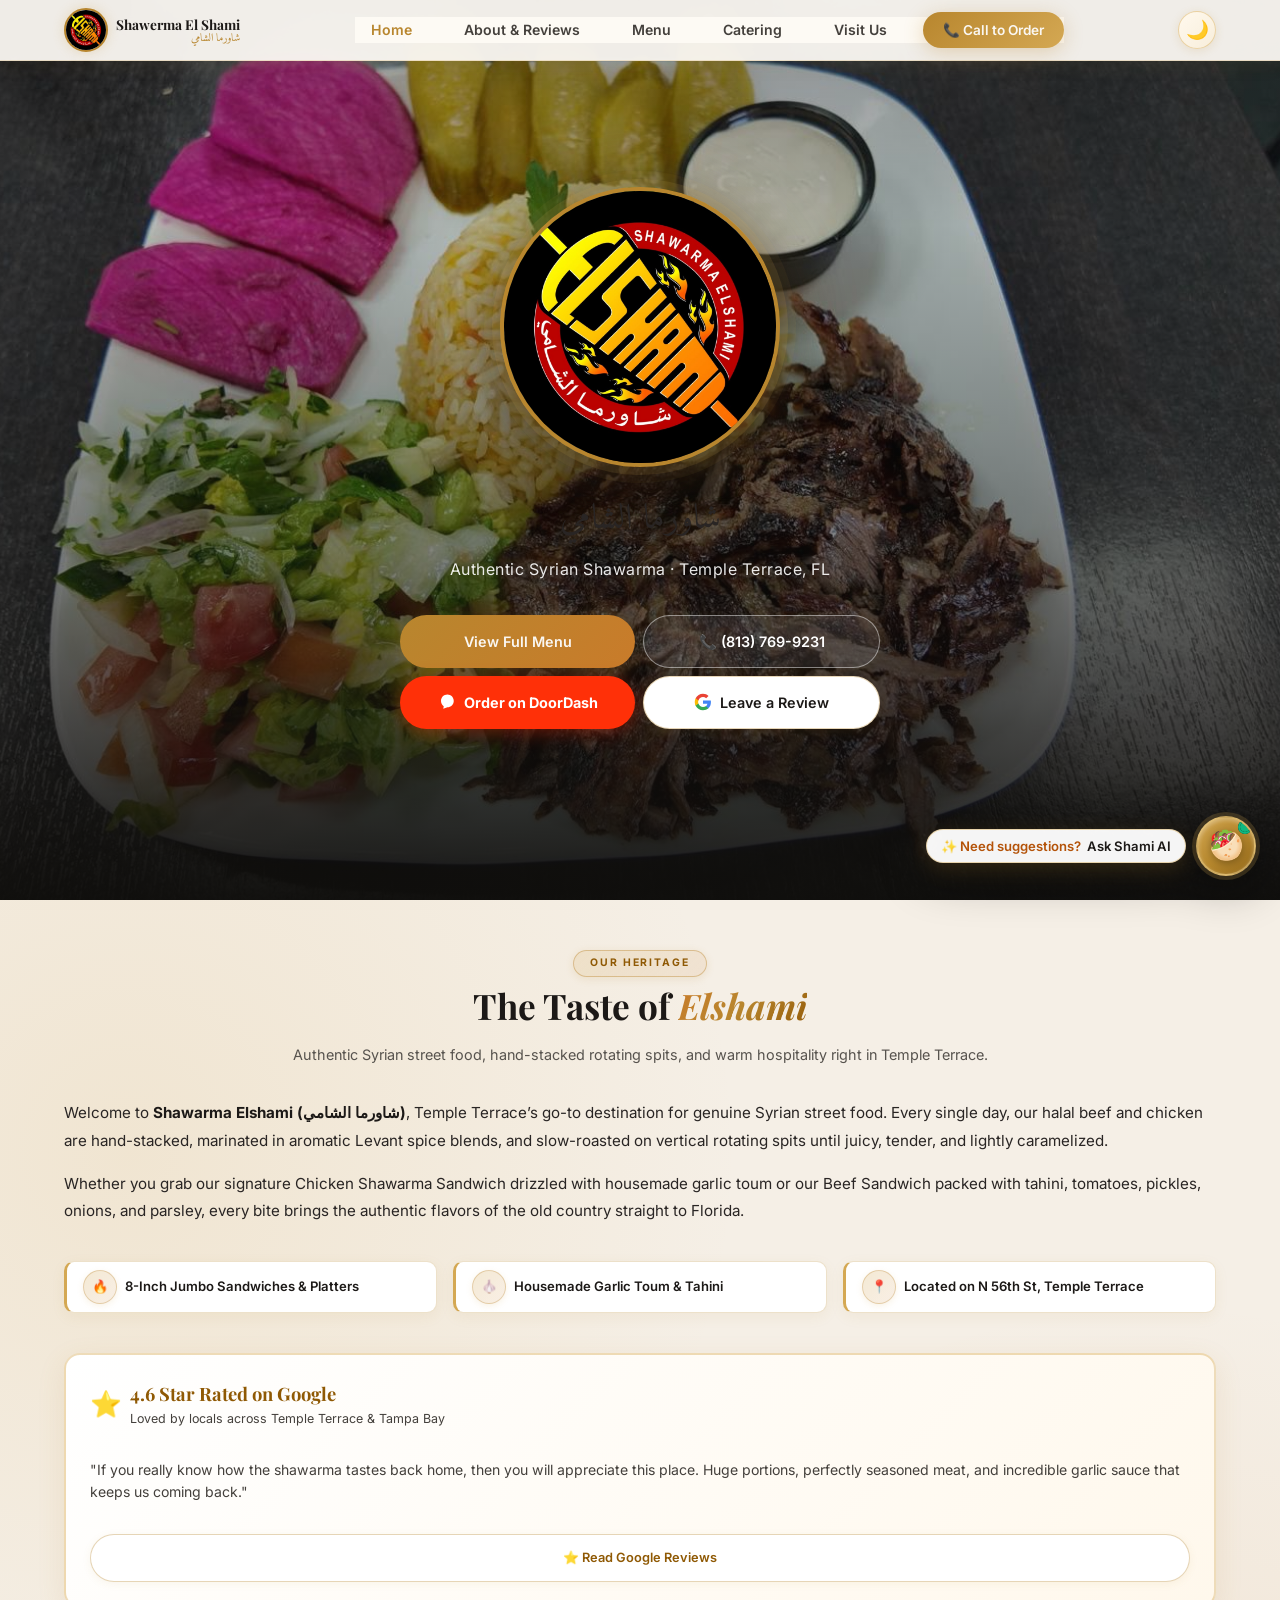
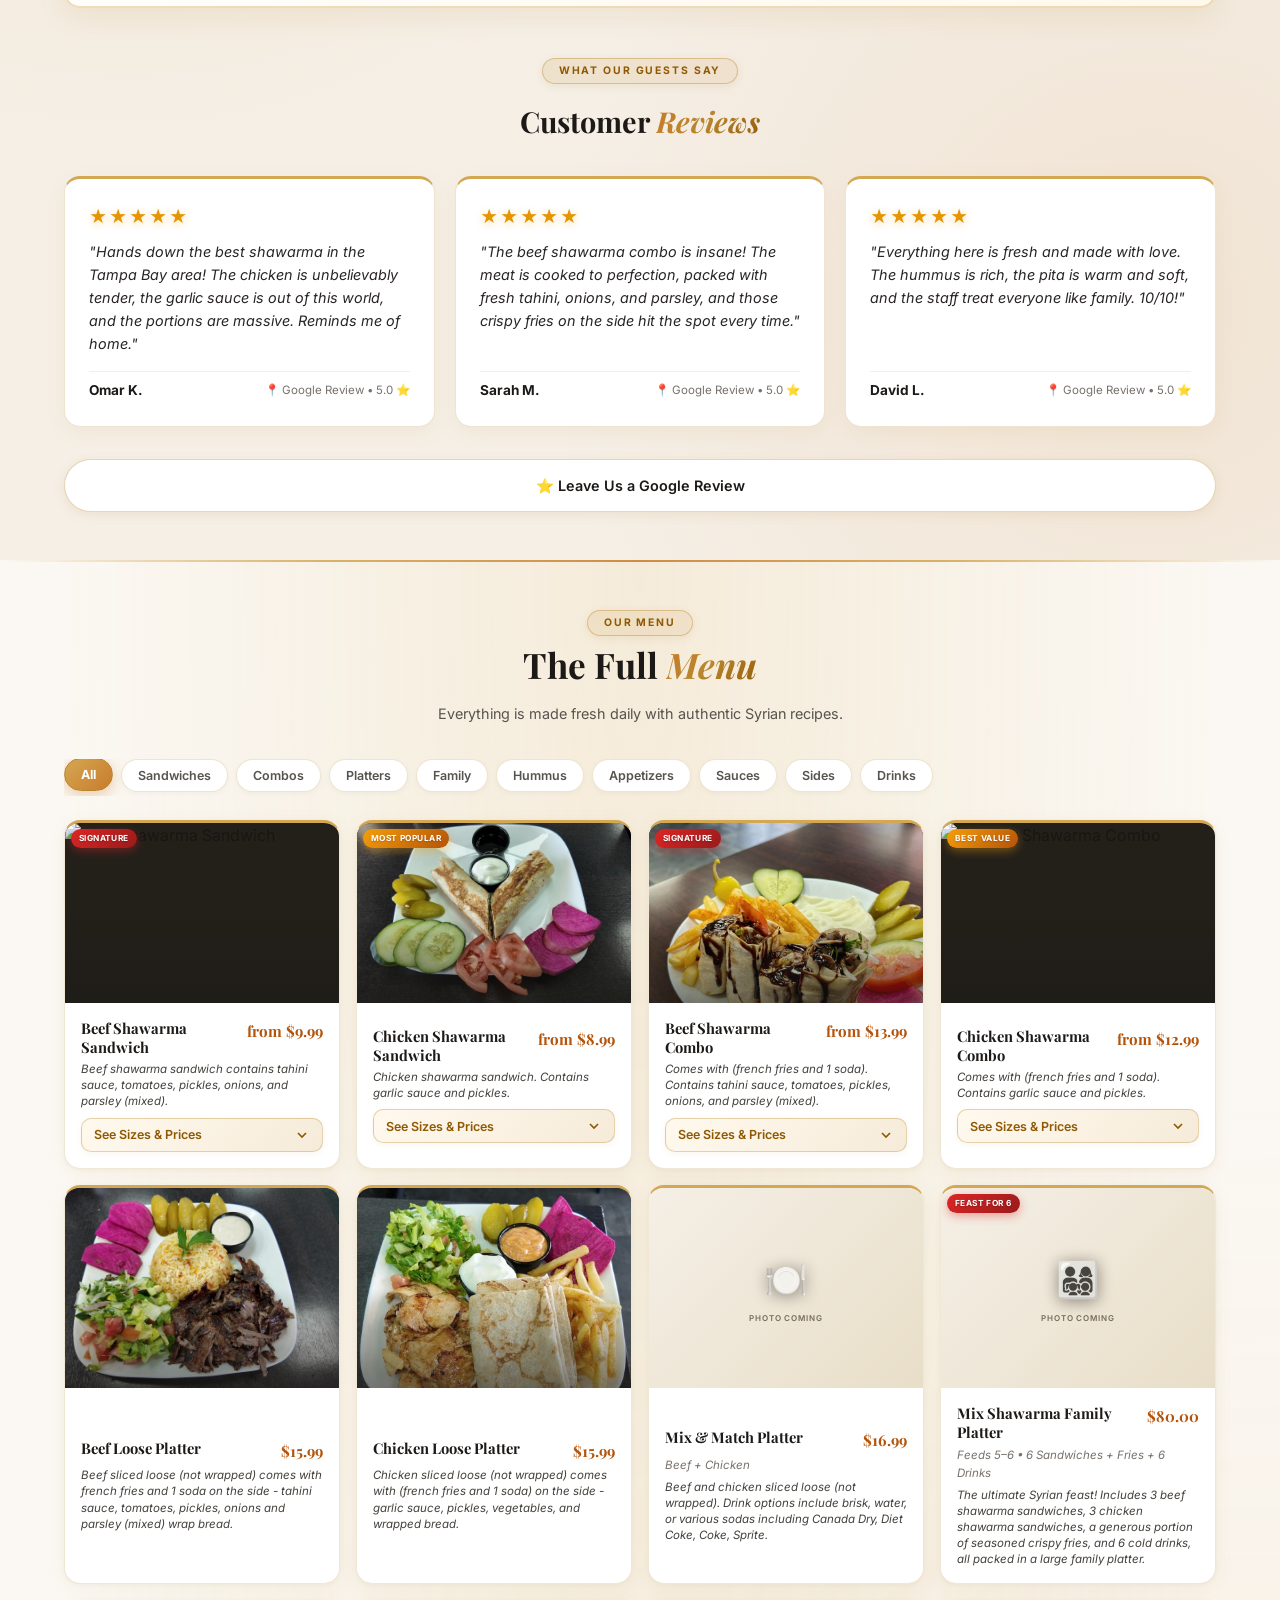
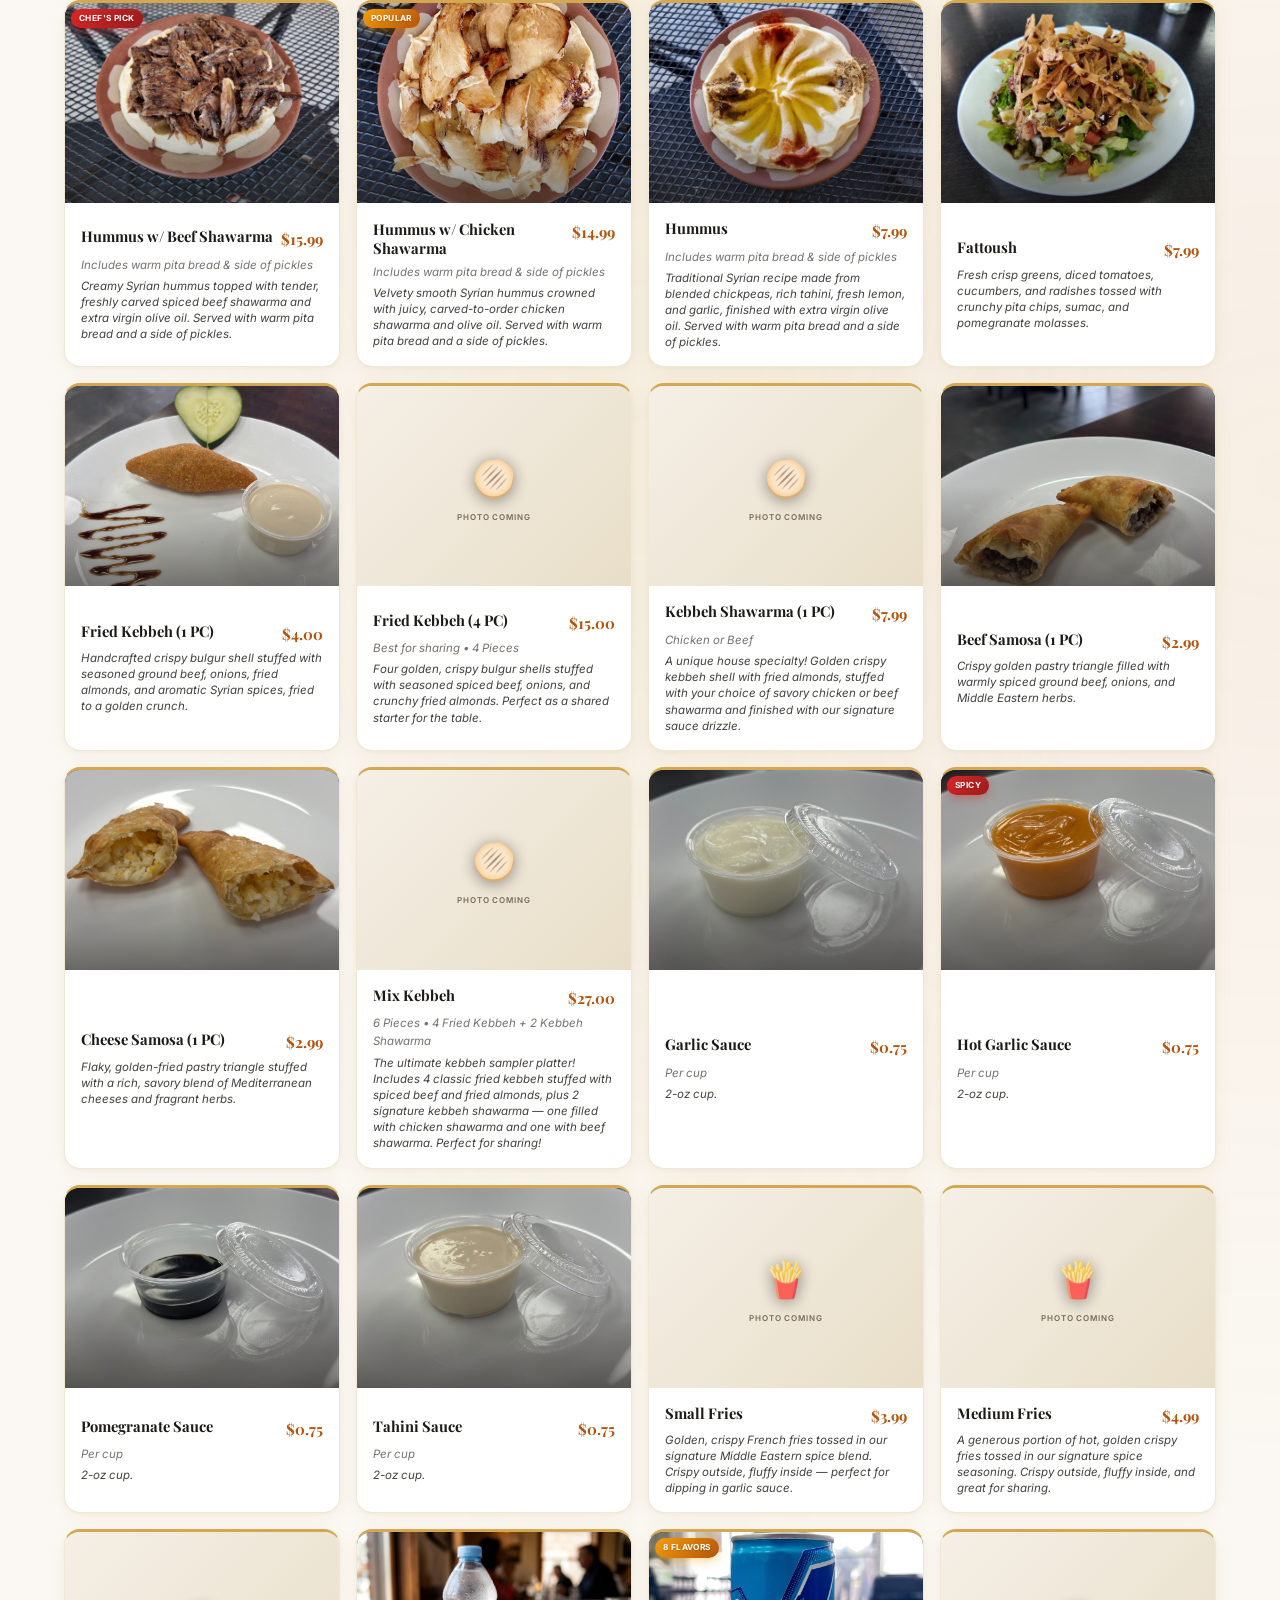
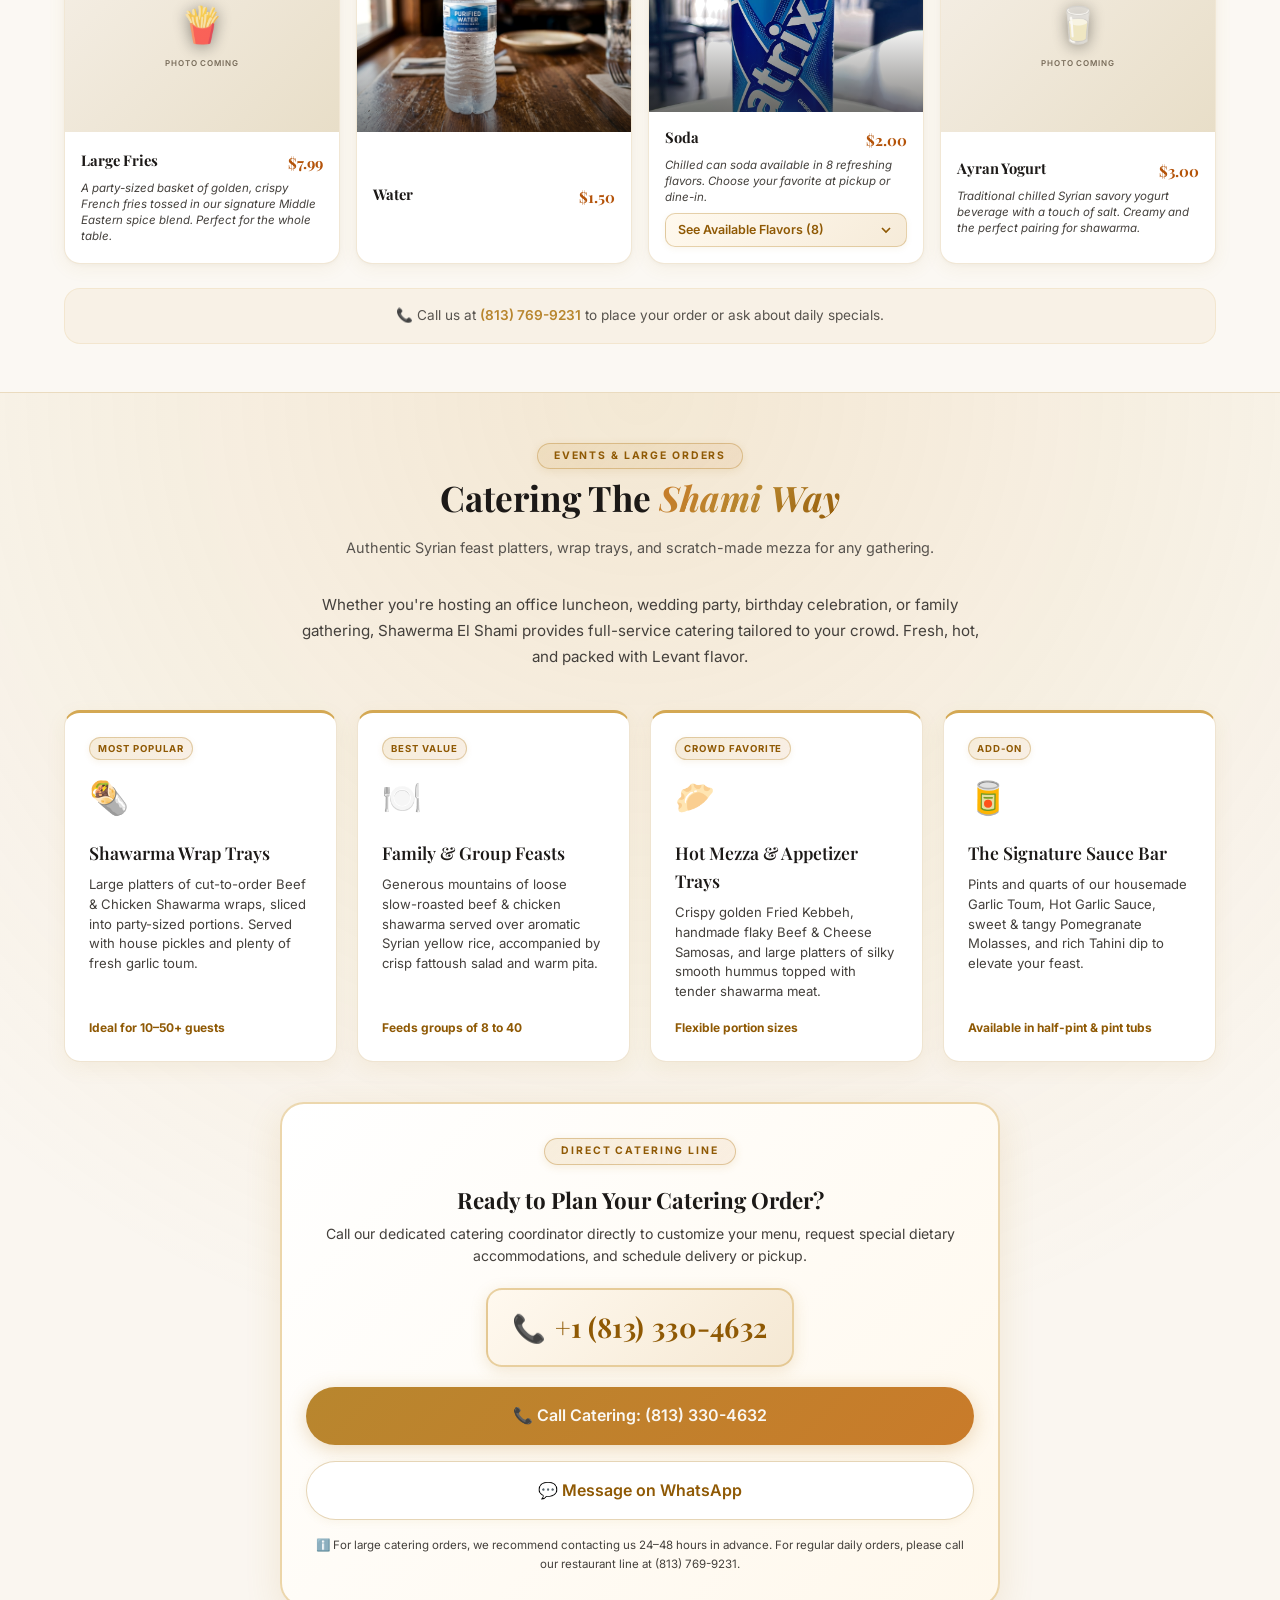
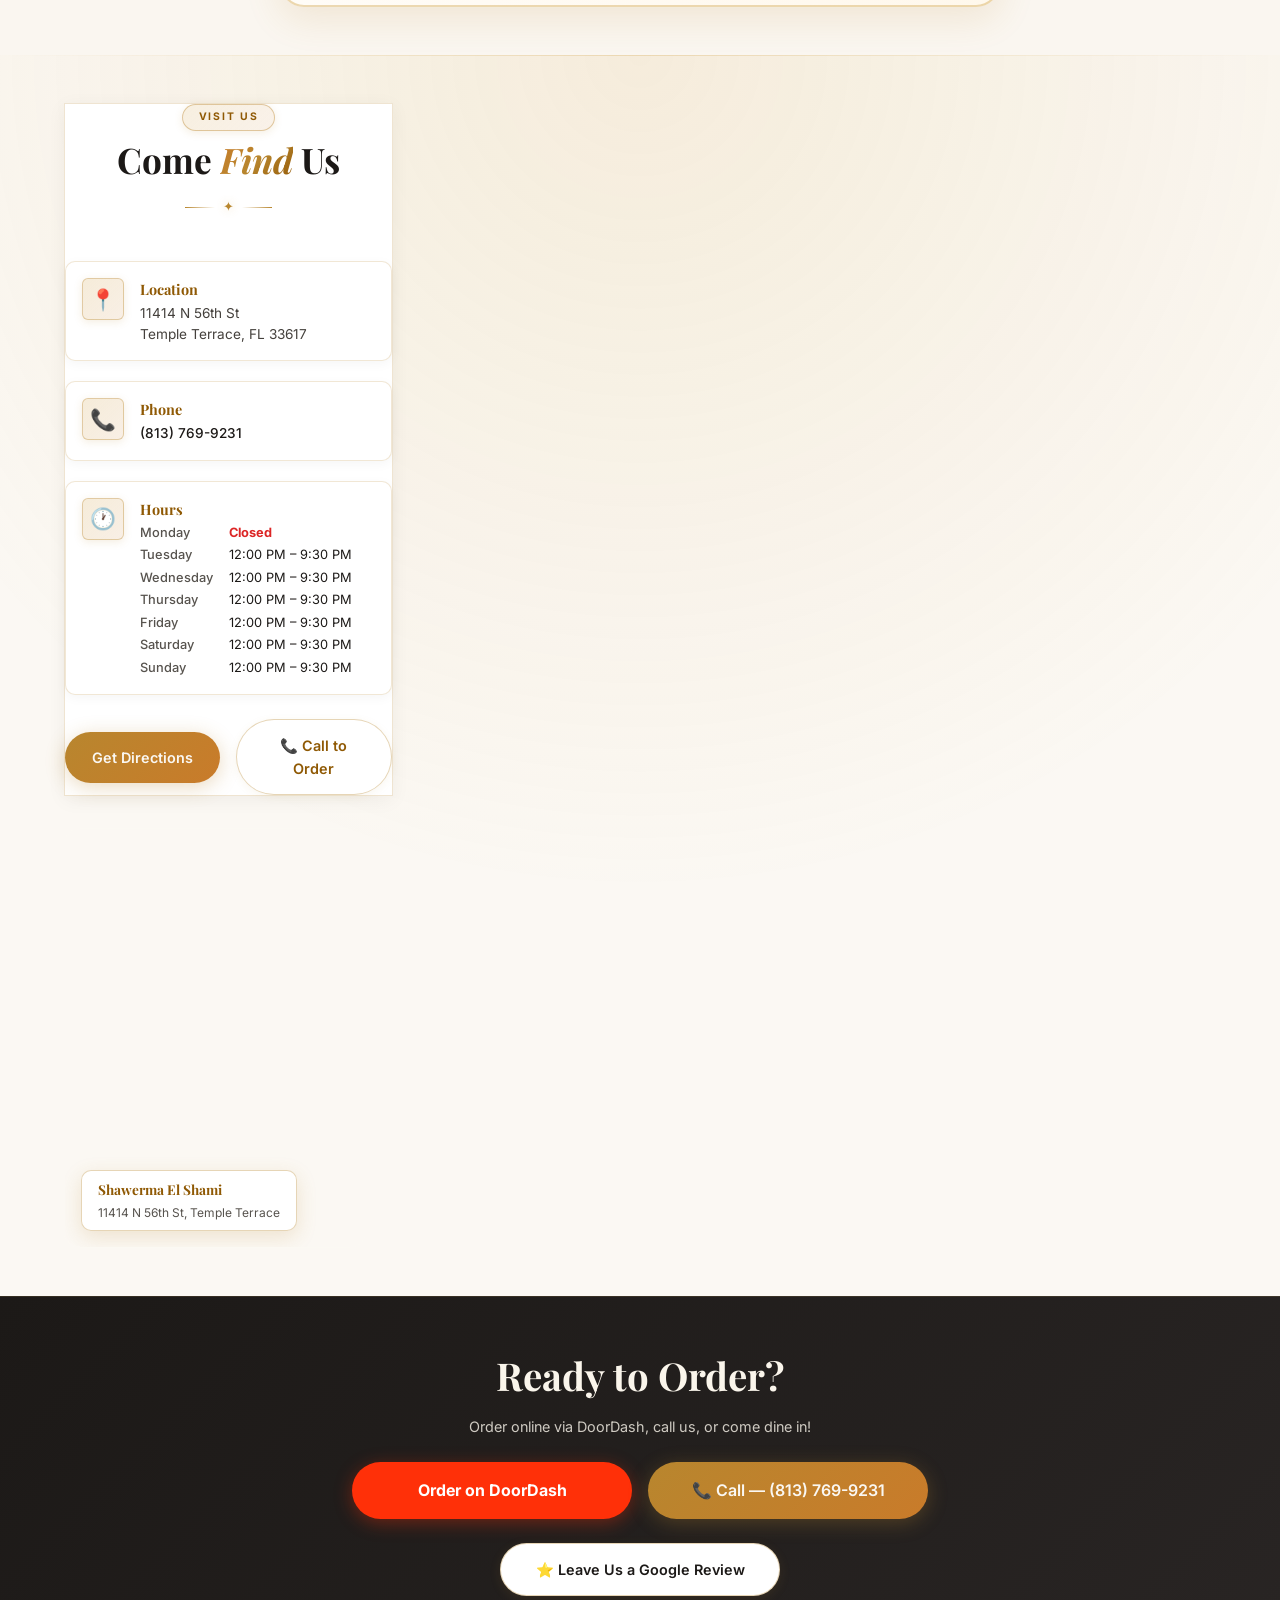
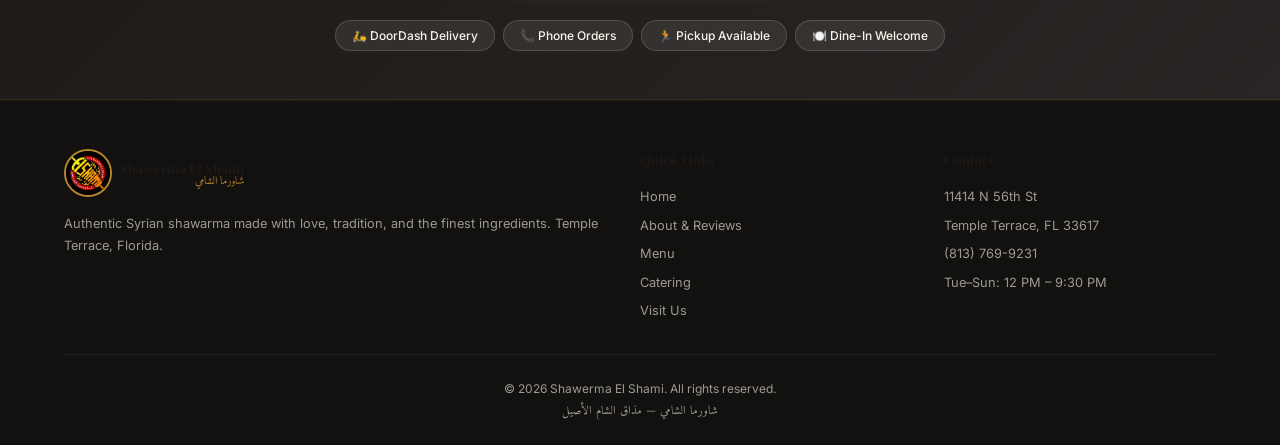
==== index.html @ d9cbae0c "Update layout copy for Shawarma Elshami, highlight pills, 4.6 Google rating box, and customer review" ====
<!DOCTYPE html>
<html lang="en" dir="ltr">
<head>
    <meta charset="UTF-8">
    <meta name="viewport" content="width=device-width, initial-scale=1.0, viewport-fit=cover">
    <title>Shawerma El Shami — Authentic Syrian Shawarma in Temple Terrace, FL</title>
    <meta name="description" content="Shawerma El Shami serves the most authentic Syrian shawarma in Temple Terrace, Florida. Enjoy our legendary chicken & beef shawarma, platters, hummus, and more.">
    <meta name="keywords" content="shawarma, shawerma, Syrian food, Middle Eastern restaurant, Temple Terrace, Tampa, halal, hummus">
    <meta name="theme-color" content="#0F0E0C">
    <link rel="preconnect" href="https://fonts.googleapis.com">
    <link rel="preconnect" href="https://fonts.gstatic.com" crossorigin>
    <link href="https://fonts.googleapis.com/css2?family=Playfair+Display:ital,wght@0,400;0,600;0,700;0,800;1,400;1,600&family=Inter:wght@300;400;500;600;700&family=Amiri:wght@400;700&display=swap" rel="stylesheet">
    <link rel="icon" type="image/jpeg" href="images/logo.jpg">
    <link rel="apple-touch-icon" href="images/logo.jpg">
    <link rel="stylesheet" href="styles.css">
    <link rel="stylesheet" href="assistant.css">
    <script>
        (function() {
            try {
                if (localStorage.getItem('shami-theme') === 'light' || 
                   (!localStorage.getItem('shami-theme') && window.matchMedia('(prefers-color-scheme: light)').matches)) {
                    document.documentElement.setAttribute('data-theme', 'light');
                }
            } catch(e) {}
        })();
    </script>
</head>
<body>
    <!-- Preloader -->
    <div id="preloader">
        <div class="preloader-inner">
            <img src="images/logo.jpg" alt="Shawerma El Shami Logo" class="preloader-logo">
            <span class="preloader-text">شاورما الشامي</span>
        </div>
    </div>

    <!-- Navigation -->
    <nav id="navbar" class="navbar">
        <div class="nav-container">
            <a href="#home" class="nav-logo" aria-label="Shawerma El Shami Home">
                <img src="images/logo.jpg" alt="Shawerma El Shami Logo" class="nav-logo-img">
                <div class="logo-text">
                    <span class="logo-en">Shawerma El Shami</span>
                    <span class="logo-ar">شاورما الشامي</span>
                </div>
            </a>
            <ul class="nav-links" id="navLinks">
                <li><a href="#home" class="nav-link active">Home</a></li>
                <li><a href="#about" class="nav-link">About &amp; Reviews</a></li>
                <li><a href="#menu" class="nav-link">Menu</a></li>
                <li><a href="#catering" class="nav-link">Catering</a></li>
                <li><a href="#contact" class="nav-link">Visit Us</a></li>
                <li><a href="tel:8137699231" class="nav-cta">📞 Call to Order</a></li>
            </ul>
            <div class="nav-actions">
                <button class="theme-toggle" id="themeToggle" aria-label="Switch theme" title="Toggle Light/Dark Theme">
                    <span class="theme-icon">☀️</span>
                </button>
                <button class="nav-toggle" id="navToggle" aria-label="Toggle navigation" aria-expanded="false">
                    <span></span>
                    <span></span>
                    <span></span>
                </button>
            </div>
        </div>
    </nav>

    <!-- Hero Section -->
    <section id="home" class="hero">
        <div class="hero-bg">
            <video
                id="heroBgVideo"
                autoplay
                muted
                loop
                playsinline
                preload="auto"
                poster="images/beef-platter.jpeg"
                aria-hidden="true">
                <source src="images/hero.mp4" type="video/mp4">
            </video>
            <div class="hero-overlay"></div>
        </div>
        <div class="hero-content">
            <div class="hero-logo-wrapper">
                <img src="images/logo.jpg" alt="Shawerma El Shami Logo" class="hero-logo-emblem">
            </div>
            <p class="hero-arabic">شاورما الشامي</p>
            <p class="hero-subtitle">Authentic Syrian Shawarma · Temple Terrace, FL</p>
            <div class="hero-actions">
                <a href="#menu" class="btn btn-primary">View Full Menu</a>
                <a href="tel:8137699231" class="btn btn-secondary">📞 (813) 769-9231</a>
            </div>
            <div class="hero-order-links">
                <a href="https://www.doordash.com/store/shawarma-elshami-temple-terrace-25059818/23386373/"
                   target="_blank" rel="noopener"
                   class="btn btn-doordash"
                   id="doordashBtn">
                    <svg class="doordash-icon" viewBox="0 0 24 24" fill="currentColor" aria-hidden="true"><path d="M12.5 2C7.81 2 4 5.81 4 10.5c0 2.9 1.45 5.47 3.66 7.04L7 21l3.75-1.5A8.44 8.44 0 0012.5 19c4.69 0 8.5-3.81 8.5-8.5S17.19 2 12.5 2z"/></svg>
                    Order on DoorDash
                </a>
                <a href="https://g.page/r/CbhoYvNoSDHFEBM/review"
                   target="_blank" rel="noopener"
                   class="btn btn-google-review"
                   id="googleReviewBtn">
                    <svg class="google-icon" viewBox="0 0 24 24" aria-hidden="true"><path fill="#4285F4" d="M22.56 12.25c0-.78-.07-1.53-.2-2.25H12v4.26h5.92c-.26 1.37-1.04 2.53-2.21 3.31v2.77h3.57c2.08-1.92 3.28-4.74 3.28-8.09z"/><path fill="#34A853" d="M12 23c2.97 0 5.46-.98 7.28-2.66l-3.57-2.77c-.98.66-2.23 1.06-3.71 1.06-2.86 0-5.29-1.93-6.16-4.53H2.18v2.84C3.99 20.53 7.7 23 12 23z"/><path fill="#FBBC05" d="M5.84 14.09c-.22-.66-.35-1.36-.35-2.09s.13-1.43.35-2.09V7.07H2.18C1.43 8.55 1 10.22 1 12s.43 3.45 1.18 4.93l3.66-2.84z"/><path fill="#EA4335" d="M12 5.38c1.62 0 3.06.56 4.21 1.64l3.15-3.15C17.45 2.09 14.97 1 12 1 7.7 1 3.99 3.47 2.18 7.07l3.66 2.84c.87-2.6 3.3-4.53 6.16-4.53z"/></svg>
                    Leave a Review
                </a>
            </div>
        </div>
    </section>

    <!-- About & Reviews Section -->
    <section id="about" class="about">
        <div class="container">
            <div class="section-header">
                <span class="section-tag">OUR HERITAGE</span>
                <h2 class="section-title">The Taste of <em>Elshami</em></h2>
                <p class="section-desc">Authentic Syrian street food, hand-stacked rotating spits, and warm hospitality right in Temple Terrace.</p>
            </div>

            <div class="about-grid">
                <div class="about-story">
                    <p>Welcome to <strong>Shawarma Elshami (شاورما الشامي)</strong>, Temple Terrace’s go-to destination for genuine Syrian street food. Every single day, our halal beef and chicken are hand-stacked, marinated in aromatic Levant spice blends, and slow-roasted on vertical rotating spits until juicy, tender, and lightly caramelized.</p>
                    <p>Whether you grab our signature Chicken Shawarma Sandwich drizzled with housemade garlic toum or our Beef Sandwich packed with tahini, tomatoes, pickles, onions, and parsley, every bite brings the authentic flavors of the old country straight to Florida.</p>
                    
                    <div class="about-features">
                        <div class="about-feature-item">
                            <span class="about-feature-icon">🔥</span>
                            <span>8-Inch Jumbo Sandwiches &amp; Platters</span>
                        </div>
                        <div class="about-feature-item">
                            <span class="about-feature-icon">🧄</span>
                            <span>Housemade Garlic Toum &amp; Tahini</span>
                        </div>
                        <div class="about-feature-item">
                            <span class="about-feature-icon">📍</span>
                            <span>Located on N 56th St, Temple Terrace</span>
                        </div>
                    </div>
                </div>

                <div class="about-story" style="background: rgba(212, 168, 83, 0.04); border: 1px solid rgba(212, 168, 83, 0.15); border-radius: var(--radius-lg); padding: var(--space-xl);">
                    <div style="display: flex; align-items: center; gap: 8px; margin-bottom: 12px;">
                        <span style="font-size: 1.6rem;">⭐</span>
                        <div>
                            <h3 style="font-family: var(--font-display); font-size: 1.15rem; color: var(--color-gold); margin: 0;">4.6 Star Rated on Google</h3>
                            <p style="font-size: 0.78rem; color: rgba(250, 245, 235, 0.6); margin: 0;">Loved by locals across Temple Terrace &amp; Tampa Bay</p>
                        </div>
                    </div>
                    <p style="font-size: 0.88rem; color: rgba(250, 245, 235, 0.8); line-height: 1.6;">"If you really know how the shawarma tastes back home, then you will appreciate this place. Huge portions, perfectly seasoned meat, and incredible garlic sauce that keeps us coming back."</p>
                    <div style="margin-top: 14px;">
                        <a href="https://g.page/r/CbhoYvNoSDHFEBM/review" target="_blank" rel="noopener" class="btn btn-secondary" style="font-size: 0.8rem; padding: 8px 16px;">
                            ⭐ Read Google Reviews
                        </a>
                    </div>
                </div>
            </div>

            <!-- Customer Reviews Grid -->
            <div class="reviews-header">
                <span class="section-tag">What Our Guests Say</span>
                <h3 style="font-family: var(--font-display); font-size: 1.8rem; color: var(--color-cream); margin-top: 6px;">Customer <em>Reviews</em></h3>
            </div>

            <div class="reviews-grid">
                <div class="review-card">
                    <div>
                        <div class="review-stars">★★★★★</div>
                        <p class="review-text">"Hands down the best shawarma in the Tampa Bay area! The chicken is unbelievably tender, the garlic sauce is out of this world, and the portions are massive. Reminds me of home."</p>
                    </div>
                    <div class="review-author">
                        <span class="review-name">Omar K.</span>
                        <span class="review-source">📍 Google Review • 5.0 ⭐</span>
                    </div>
                </div>

                <div class="review-card">
                    <div>
                        <div class="review-stars">★★★★★</div>
                        <p class="review-text">"The beef shawarma combo is insane! The meat is cooked to perfection, packed with fresh tahini, onions, and parsley, and those crispy fries on the side hit the spot every time."</p>
                    </div>
                    <div class="review-author">
                        <span class="review-name">Sarah M.</span>
                        <span class="review-source">📍 Google Review • 5.0 ⭐</span>
                    </div>
                </div>

                <div class="review-card">
                    <div>
                        <div class="review-stars">★★★★★</div>
                        <p class="review-text">"Everything here is fresh and made with love. The hummus is rich, the pita is warm and soft, and the staff treat everyone like family. 10/10!"</p>
                    </div>
                    <div class="review-author">
                        <span class="review-name">David L.</span>
                        <span class="review-source">📍 Google Review • 5.0 ⭐</span>
                    </div>
                </div>
            </div>

            <div class="reviews-cta-wrap">
                <a href="https://g.page/r/CbhoYvNoSDHFEBM/review" target="_blank" rel="noopener" class="btn btn-google-review">
                    ⭐ Leave Us a Google Review
                </a>
            </div>
        </div>
    </section>

    <!-- Menu Section -->
    <section id="menu" class="menu">
        <div class="container">
            <div class="section-header">
                <span class="section-tag">Our Menu</span>
                <h2 class="section-title">The Full <em>Menu</em></h2>
                <p class="section-desc">Everything is made fresh daily with authentic Syrian recipes.</p>
            </div>

            <!-- Menu Tabs -->
            <div class="menu-tabs">
                <button class="menu-tab active" data-filter="all">All</button>
                <button class="menu-tab" data-filter="sandwiches">Sandwiches</button>
                <button class="menu-tab" data-filter="combos">Combos</button>
                <button class="menu-tab" data-filter="platters">Platters</button>
                <button class="menu-tab" data-filter="family">Family</button>
                <button class="menu-tab" data-filter="hummus">Hummus</button>
                <button class="menu-tab" data-filter="appetizers">Appetizers</button>
                <button class="menu-tab" data-filter="sauces">Sauces</button>
                <button class="menu-tab" data-filter="sides">Sides</button>
                <button class="menu-tab" data-filter="drinks">Drinks</button>
            </div>

            <div class="menu-grid" id="menuGrid">

                <!-- SANDWICHES — 2 cards with expandable size options -->
                <div class="menu-card menu-card--combo" data-category="sandwiches">
                    <div class="menu-card-img">
                        <img src="images/beef-shawarma.jpg" alt="Beef Shawarma Sandwich" loading="lazy">
                        <span class="menu-badge signature">Signature</span>
                    </div>
                    <div class="menu-card-body">
                        <div class="menu-card-header"><h3>Beef Shawarma Sandwich</h3><span class="menu-price">from $9.99</span></div>
                        <p class="menu-item-desc">Beef shawarma sandwich contains tahini sauce, tomatoes, pickles, onions, and parsley (mixed).</p>
                        <button class="combo-toggle" aria-expanded="false" data-target="beef-sand-sizes">
                            <span class="combo-toggle-text">See Sizes &amp; Prices</span>
                            <svg class="combo-chevron" viewBox="0 0 24 24" fill="none" stroke="currentColor" stroke-width="2.5"><polyline points="6 9 12 15 18 9"/></svg>
                        </button>
                        <div class="combo-sizes" id="beef-sand-sizes">
                            <div class="combo-size-row">
                                <div class="combo-size-info"><span class="combo-size-name">Regular</span><span class="combo-size-desc">Classic size sandwich</span></div>
                                <span class="combo-size-price">$9.99</span>
                            </div>
                            <div class="combo-size-row">
                                <div class="combo-size-info"><span class="combo-size-name">Jumbo</span><span class="combo-size-desc">Contains tahini sauce, tomatoes, pickles, onions and parsley (mixed). Jumbo is 8" long and bigger than regular sandwich.</span></div>
                                <span class="combo-size-price">$13.99</span>
                            </div>
                            <div class="combo-size-row">
                                <div class="combo-size-info"><span class="combo-size-name">Extra Jumbo</span><span class="combo-size-desc">Contains tahini sauce, tomatoes, pickles, onions, and parsley (mixed). Jumbo is 8" long and double beef than regular sandwich.</span></div>
                                <span class="combo-size-price">$15.99</span>
                            </div>
                        </div>
                    </div>
                </div>

                <div class="menu-card menu-card--combo" data-category="sandwiches">
                    <div class="menu-card-img">
                        <img src="images/sand.jpeg" alt="Chicken Shawarma Sandwich" loading="lazy">
                        <span class="menu-badge popular">Most Popular</span>
                    </div>
                    <div class="menu-card-body">
                        <div class="menu-card-header"><h3>Chicken Shawarma Sandwich</h3><span class="menu-price">from $8.99</span></div>
                        <p class="menu-item-desc">Chicken shawarma sandwich. Contains garlic sauce and pickles.</p>
                        <button class="combo-toggle" aria-expanded="false" data-target="chicken-sand-sizes">
                            <span class="combo-toggle-text">See Sizes &amp; Prices</span>
                            <svg class="combo-chevron" viewBox="0 0 24 24" fill="none" stroke="currentColor" stroke-width="2.5"><polyline points="6 9 12 15 18 9"/></svg>
                        </button>
                        <div class="combo-sizes" id="chicken-sand-sizes">
                            <div class="combo-size-row">
                                <div class="combo-size-info"><span class="combo-size-name">Regular</span><span class="combo-size-desc">Classic size sandwich</span></div>
                                <span class="combo-size-price">$8.99</span>
                            </div>
                            <div class="combo-size-row">
                                <div class="combo-size-info"><span class="combo-size-name">Jumbo</span><span class="combo-size-desc">Contains garlic sauce and pickles. Jumbo is 8" long and bigger than regular sandwich.</span></div>
                                <span class="combo-size-price">$12.99</span>
                            </div>
                            <div class="combo-size-row">
                                <div class="combo-size-info"><span class="combo-size-name">Extra Jumbo</span><span class="combo-size-desc">Contains garlic sauce and pickles. Extra jumbo is 8" long and double chicken inside.</span></div>
                                <span class="combo-size-price">$14.99</span>
                            </div>
                        </div>
                    </div>
                </div>




                <!-- COMBOS — 2 cards with expandable size options -->
                <div class="menu-card menu-card--combo" data-category="combos">
                    <div class="menu-card-img">
                        <img src="images/beef-combo.jpeg" alt="Beef Shawarma Combo" loading="lazy">
                        <span class="menu-badge signature">Signature</span>
                    </div>
                    <div class="menu-card-body">
                        <div class="menu-card-header"><h3>Beef Shawarma Combo</h3><span class="menu-price">from $13.99</span></div>
                        <p class="menu-item-desc">Comes with (french fries and 1 soda). Contains tahini sauce, tomatoes, pickles, onions, and parsley (mixed).</p>
                        <button class="combo-toggle" aria-expanded="false" data-target="beef-combo-sizes">
                            <span class="combo-toggle-text">See Sizes &amp; Prices</span>
                            <svg class="combo-chevron" viewBox="0 0 24 24" fill="none" stroke="currentColor" stroke-width="2.5"><polyline points="6 9 12 15 18 9"/></svg>
                        </button>
                        <div class="combo-sizes" id="beef-combo-sizes">
                            <div class="combo-size-row">
                                <div class="combo-size-info">
                                    <span class="combo-size-name">Regular</span>
                                    <span class="combo-size-desc">Comes with (french fries and 1 soda). Contains tahini sauce, tomatoes, pickles, onions, and parsley (mixed).</span>
                                </div>
                                <span class="combo-size-price">$13.99</span>
                            </div>
                            <div class="combo-size-row">
                                <div class="combo-size-info">
                                    <span class="combo-size-name">Jumbo</span>
                                    <span class="combo-size-desc">Comes with (french fries and 1 soda) inside - tahini sauce, tomatoes, pickles, onions and parsley (mixed). Jumbo is 8" long and bigger than regular sandwich.</span>
                                </div>
                                <span class="combo-size-price">$16.99</span>
                            </div>
                            <div class="combo-size-row">
                                <div class="combo-size-info">
                                    <span class="combo-size-name">Extra Jumbo</span>
                                    <span class="combo-size-desc">Comes with (french fries and 1 soda). Contains tahini sauce, tomatoes, pickles, onions and parsley (mixed). Jumbo is 8" long and double beef than regular sandwich.</span>
                                </div>
                                <span class="combo-size-price">$18.99</span>
                            </div>
                            <div class="combo-size-row">
                                <div class="combo-size-info">
                                    <span class="combo-size-name">Double</span>
                                    <span class="combo-size-desc">Comes with (french fries and 1 soda) 2 sandwiches in the box contains tahini sauce, tomatoes, pickles, onions, and parsley (mixed).</span>
                                </div>
                                <span class="combo-size-price">$23.99</span>
                            </div>
                        </div>
                    </div>
                </div>

                <div class="menu-card menu-card--combo" data-category="combos">
                    <div class="menu-card-img">
                        <img src="images/chicken-shawarma.jpg" alt="Chicken Shawarma Combo" loading="lazy">
                        <span class="menu-badge popular">Best Value</span>
                    </div>
                    <div class="menu-card-body">
                        <div class="menu-card-header"><h3>Chicken Shawarma Combo</h3><span class="menu-price">from $12.99</span></div>
                        <p class="menu-item-desc">Comes with (french fries and 1 soda). Contains garlic sauce and pickles.</p>
                        <button class="combo-toggle" aria-expanded="false" data-target="chicken-combo-sizes">
                            <span class="combo-toggle-text">See Sizes &amp; Prices</span>
                            <svg class="combo-chevron" viewBox="0 0 24 24" fill="none" stroke="currentColor" stroke-width="2.5"><polyline points="6 9 12 15 18 9"/></svg>
                        </button>
                        <div class="combo-sizes" id="chicken-combo-sizes">
                            <div class="combo-size-row">
                                <div class="combo-size-info">
                                    <span class="combo-size-name">Regular</span>
                                    <span class="combo-size-desc">Comes with (french fries and 1 soda). Contains garlic sauce and pickles.</span>
                                </div>
                                <span class="combo-size-price">$12.99</span>
                            </div>
                            <div class="combo-size-row">
                                <div class="combo-size-info">
                                    <span class="combo-size-name">Jumbo</span>
                                    <span class="combo-size-desc">Comes with (french fries and 1 soda). Contains garlic sauce pickles. Jumbo is 8" long and bigger than regular sandwich.</span>
                                </div>
                                <span class="combo-size-price">$15.99</span>
                            </div>
                            <div class="combo-size-row">
                                <div class="combo-size-info">
                                    <span class="combo-size-name">Extra Jumbo</span>
                                    <span class="combo-size-desc">Comes with (french fries and 1 soda). Contains garlic sauce pickles. Extra jumbo 8" long and double chicken inside.</span>
                                </div>
                                <span class="combo-size-price">$17.99</span>
                            </div>
                            <div class="combo-size-row">
                                <div class="combo-size-info">
                                    <span class="combo-size-name">Double</span>
                                    <span class="combo-size-desc">Comes with (french fries and 1 soda) 2 sandwiches in the box. Contains garlic sauce and pickles.</span>
                                </div>
                                <span class="combo-size-price">$22.99</span>
                            </div>
                        </div>
                    </div>
                </div>



                <!-- PLATTERS -->
                <div class="menu-card" data-category="platters">
                    <div class="menu-card-img">
                        <img src="images/beef-platter.jpeg" alt="Beef Loose Platter" loading="lazy">
                    </div>
                    <div class="menu-card-body">
                        <div class="menu-card-header"><h3>Beef Loose Platter</h3><span class="menu-price">$15.99</span></div>
                        <p class="menu-item-desc">Beef sliced loose (not wrapped) comes with french fries and 1 soda on the side - tahini sauce, tomatoes, pickles, onions and parsley (mixed) wrap bread.</p>
                    </div>
                </div>

                <div class="menu-card" data-category="platters">
                    <div class="menu-card-img">
                        <img src="images/chicken-platter.jpeg" alt="Chicken Loose Platter" loading="lazy">
                    </div>
                    <div class="menu-card-body">
                        <div class="menu-card-header"><h3>Chicken Loose Platter</h3><span class="menu-price">$15.99</span></div>
                        <p class="menu-item-desc">Chicken sliced loose (not wrapped) comes with (french fries and 1 soda) on the side - garlic sauce, pickles, vegetables, and wrapped bread.</p>
                    </div>
                </div>

                <div class="menu-card" data-category="platters">
                    <div class="menu-card-img no-photo">
                        <div class="emoji-placeholder">🍽️</div>
                        <span class="placeholder-label">Photo Coming</span>
                    </div>
                    <div class="menu-card-body">
                        <div class="menu-card-header"><h3>Mix &amp; Match Platter</h3><span class="menu-price">$16.99</span></div>
                        <p class="menu-item-note">Beef + Chicken</p>
                        <p class="menu-item-desc">Beef and chicken sliced loose (not wrapped). Drink options include brisk, water, or various sodas including Canada Dry, Diet Coke, Coke, Sprite.</p>
                    </div>
                </div>

                <!-- FAMILY -->
                <div class="menu-card" data-category="family">
                    <div class="menu-card-img no-photo">
                        <div class="emoji-placeholder">👨‍👩‍👧‍👦</div>
                        <span class="placeholder-label">Photo Coming</span>
                        <span class="menu-badge signature">Feast for 6</span>
                    </div>
                    <div class="menu-card-body">
                        <div class="menu-card-header"><h3>Mix Shawarma Family Platter</h3><span class="menu-price">$80.00</span></div>
                        <p class="menu-item-note">Feeds 5–6 • 6 Sandwiches + Fries + 6 Drinks</p>
                        <p class="menu-item-desc">The ultimate Syrian feast! Includes 3 beef shawarma sandwiches, 3 chicken shawarma sandwiches, a generous portion of seasoned crispy fries, and 6 cold drinks, all packed in a large family platter.</p>
                    </div>
                </div>

                <!-- HUMMUS SPECIALTIES -->
                <div class="menu-card" data-category="hummus">
                    <div class="menu-card-img">
                        <img src="images/hum-beef.jpeg" alt="Hummus with Beef Shawarma" loading="lazy">
                        <span class="menu-badge signature">Chef's Pick</span>
                    </div>
                    <div class="menu-card-body">
                        <div class="menu-card-header"><h3>Hummus w/ Beef Shawarma</h3><span class="menu-price">$15.99</span></div>
                        <p class="menu-item-note">Includes warm pita bread &amp; side of pickles</p>
                        <p class="menu-item-desc">Creamy Syrian hummus topped with tender, freshly carved spiced beef shawarma and extra virgin olive oil. Served with warm pita bread and a side of pickles.</p>
                    </div>
                </div>

                <div class="menu-card" data-category="hummus">
                    <div class="menu-card-img">
                        <img src="images/hum-chicken.jpeg" alt="Hummus with Chicken Shawarma" loading="lazy">
                        <span class="menu-badge popular">Popular</span>
                    </div>
                    <div class="menu-card-body">
                        <div class="menu-card-header"><h3>Hummus w/ Chicken Shawarma</h3><span class="menu-price">$14.99</span></div>
                        <p class="menu-item-note">Includes warm pita bread &amp; side of pickles</p>
                        <p class="menu-item-desc">Velvety smooth Syrian hummus crowned with juicy, carved-to-order chicken shawarma and olive oil. Served with warm pita bread and a side of pickles.</p>
                    </div>
                </div>

                <div class="menu-card" data-category="hummus">
                    <div class="menu-card-img">
                        <img src="images/hummus.jpeg" alt="Hummus" loading="lazy">
                    </div>
                    <div class="menu-card-body">
                        <div class="menu-card-header"><h3>Hummus</h3><span class="menu-price">$7.99</span></div>
                        <p class="menu-item-note">Includes warm pita bread &amp; side of pickles</p>
                        <p class="menu-item-desc">Traditional Syrian recipe made from blended chickpeas, rich tahini, fresh lemon, and garlic, finished with extra virgin olive oil. Served with warm pita bread and a side of pickles.</p>
                    </div>
                </div>

                <!-- APPETIZERS -->
                <div class="menu-card" data-category="appetizers">
                    <div class="menu-card-img">
                        <img src="images/fattoush.jpeg" alt="Fattoush Salad" loading="lazy">
                    </div>
                    <div class="menu-card-body">
                        <div class="menu-card-header"><h3>Fattoush</h3><span class="menu-price">$7.99</span></div>
                        <p class="menu-item-desc">Fresh crisp greens, diced tomatoes, cucumbers, and radishes tossed with crunchy pita chips, sumac, and pomegranate molasses.</p>
                    </div>
                </div>

                <div class="menu-card" data-category="appetizers">
                    <div class="menu-card-img">
                        <img src="images/kebbeh.jpeg" alt="Fried Kebbeh 1 PC" loading="lazy">
                    </div>
                    <div class="menu-card-body">
                        <div class="menu-card-header"><h3>Fried Kebbeh (1 PC)</h3><span class="menu-price">$4.00</span></div>
                        <p class="menu-item-desc">Handcrafted crispy bulgur shell stuffed with seasoned ground beef, onions, fried almonds, and aromatic Syrian spices, fried to a golden crunch.</p>
                    </div>
                </div>

                <div class="menu-card" data-category="appetizers">
                    <div class="menu-card-img no-photo">
                        <div class="emoji-placeholder">🫓</div>
                        <span class="placeholder-label">Photo Coming</span>
                    </div>
                    <div class="menu-card-body">
                        <div class="menu-card-header"><h3>Fried Kebbeh (4 PC)</h3><span class="menu-price">$15.00</span></div>
                        <p class="menu-item-note">Best for sharing • 4 Pieces</p>
                        <p class="menu-item-desc">Four golden, crispy bulgur shells stuffed with seasoned spiced beef, onions, and crunchy fried almonds. Perfect as a shared starter for the table.</p>
                    </div>
                </div>

                <div class="menu-card" data-category="appetizers">
                    <div class="menu-card-img no-photo">
                        <div class="emoji-placeholder">🫓</div>
                        <span class="placeholder-label">Photo Coming</span>
                    </div>
                    <div class="menu-card-body">
                        <div class="menu-card-header"><h3>Kebbeh Shawarma (1 PC)</h3><span class="menu-price">$7.99</span></div>
                        <p class="menu-item-note">Chicken or Beef</p>
                        <p class="menu-item-desc">A unique house specialty! Golden crispy kebbeh shell with fried almonds, stuffed with your choice of savory chicken or beef shawarma and finished with our signature sauce drizzle.</p>
                    </div>
                </div>

                <div class="menu-card" data-category="appetizers">
                    <div class="menu-card-img">
                        <img src="images/beef-samosa.jpeg" alt="Beef Samosa" loading="lazy">
                    </div>
                    <div class="menu-card-body">
                        <div class="menu-card-header"><h3>Beef Samosa (1 PC)</h3><span class="menu-price">$2.99</span></div>
                        <p class="menu-item-desc">Crispy golden pastry triangle filled with warmly spiced ground beef, onions, and Middle Eastern herbs.</p>
                    </div>
                </div>

                <div class="menu-card" data-category="appetizers">
                    <div class="menu-card-img">
                        <img src="images/cheese-samosa.jpeg" alt="Cheese Samosa" loading="lazy">
                    </div>
                    <div class="menu-card-body">
                        <div class="menu-card-header"><h3>Cheese Samosa (1 PC)</h3><span class="menu-price">$2.99</span></div>
                        <p class="menu-item-desc">Flaky, golden-fried pastry triangle stuffed with a rich, savory blend of Mediterranean cheeses and fragrant herbs.</p>
                    </div>
                </div>

                <div class="menu-card" data-category="appetizers">
                    <div class="menu-card-img no-photo">
                        <div class="emoji-placeholder">🫓</div>
                        <span class="placeholder-label">Photo Coming</span>
                    </div>
                    <div class="menu-card-body">
                        <div class="menu-card-header"><h3>Mix Kebbeh</h3><span class="menu-price">$27.00</span></div>
                        <p class="menu-item-note">6 Pieces • 4 Fried Kebbeh + 2 Kebbeh Shawarma</p>
                        <p class="menu-item-desc">The ultimate kebbeh sampler platter! Includes 4 classic fried kebbeh stuffed with spiced beef and fried almonds, plus 2 signature kebbeh shawarma — one filled with chicken shawarma and one with beef shawarma. Perfect for sharing!</p>
                    </div>
                </div>

                <!-- SAUCES -->
                <div class="menu-card" data-category="sauces">
                    <div class="menu-card-img">
                        <img src="images/sauce-garlic.jpeg" alt="Garlic Sauce" loading="lazy">
                    </div>
                    <div class="menu-card-body">
                        <div class="menu-card-header"><h3>Garlic Sauce</h3><span class="menu-price">$0.75</span></div>
                        <p class="menu-item-note">Per cup</p>
                        <p class="menu-item-desc">2-oz cup.</p>
                    </div>
                </div>

                <div class="menu-card" data-category="sauces">
                    <div class="menu-card-img">
                        <img src="images/sauce-hot-garlic.jpeg" alt="Hot Garlic Sauce" loading="lazy">
                        <span class="menu-badge signature">Spicy</span>
                    </div>
                    <div class="menu-card-body">
                        <div class="menu-card-header"><h3>Hot Garlic Sauce</h3><span class="menu-price">$0.75</span></div>
                        <p class="menu-item-note">Per cup</p>
                        <p class="menu-item-desc">2-oz cup.</p>
                    </div>
                </div>

                <div class="menu-card" data-category="sauces">
                    <div class="menu-card-img">
                        <img src="images/sauce-pomo.jpeg" alt="Pomegranate Sauce" loading="lazy">
                    </div>
                    <div class="menu-card-body">
                        <div class="menu-card-header"><h3>Pomegranate Sauce</h3><span class="menu-price">$0.75</span></div>
                        <p class="menu-item-note">Per cup</p>
                        <p class="menu-item-desc">2-oz cup.</p>
                    </div>
                </div>

                <div class="menu-card" data-category="sauces">
                    <div class="menu-card-img">
                        <img src="images/sauce-tahini.jpeg" alt="Tahini Sauce" loading="lazy">
                    </div>
                    <div class="menu-card-body">
                        <div class="menu-card-header"><h3>Tahini Sauce</h3><span class="menu-price">$0.75</span></div>
                        <p class="menu-item-note">Per cup</p>
                        <p class="menu-item-desc">2-oz cup.</p>
                    </div>
                </div>

                <!-- SIDES -->
                <div class="menu-card" data-category="sides">
                    <div class="menu-card-img no-photo">
                        <div class="emoji-placeholder">🍟</div>
                        <span class="placeholder-label">Photo Coming</span>
                    </div>
                    <div class="menu-card-body">
                        <div class="menu-card-header"><h3>Small Fries</h3><span class="menu-price">$3.99</span></div>
                        <p class="menu-item-desc">Golden, crispy French fries tossed in our signature Middle Eastern spice blend. Crispy outside, fluffy inside — perfect for dipping in garlic sauce.</p>
                    </div>
                </div>

                <div class="menu-card" data-category="sides">
                    <div class="menu-card-img no-photo">
                        <div class="emoji-placeholder">🍟</div>
                        <span class="placeholder-label">Photo Coming</span>
                    </div>
                    <div class="menu-card-body">
                        <div class="menu-card-header"><h3>Medium Fries</h3><span class="menu-price">$4.99</span></div>
                        <p class="menu-item-desc">A generous portion of hot, golden crispy fries tossed in our signature spice seasoning. Crispy outside, fluffy inside, and great for sharing.</p>
                    </div>
                </div>

                <div class="menu-card" data-category="sides">
                    <div class="menu-card-img no-photo">
                        <div class="emoji-placeholder">🍟</div>
                        <span class="placeholder-label">Photo Coming</span>
                    </div>
                    <div class="menu-card-body">
                        <div class="menu-card-header"><h3>Large Fries</h3><span class="menu-price">$7.99</span></div>
                        <p class="menu-item-desc">A party-sized basket of golden, crispy French fries tossed in our signature Middle Eastern spice blend. Perfect for the whole table.</p>
                    </div>
                </div>

                <!-- DRINKS -->
                <div class="menu-card" data-category="drinks">
                    <div class="menu-card-img">
                        <img src="images/water.jpg" alt="Bottled Water" loading="lazy">
                    </div>
                    <div class="menu-card-body">
                        <div class="menu-card-header"><h3>Water</h3><span class="menu-price">$1.50</span></div>
                    </div>
                </div>

                <div class="menu-card menu-card--combo" data-category="drinks">
                    <div class="menu-card-img">
                        <img src="images/soda.jpeg" alt="Soda" loading="lazy">
                        <span class="menu-badge popular">8 Flavors</span>
                    </div>
                    <div class="menu-card-body">
                        <div class="menu-card-header"><h3>Soda</h3><span class="menu-price">$2.00</span></div>
                        <p class="menu-item-desc">Chilled can soda available in 8 refreshing flavors. Choose your favorite at pickup or dine-in.</p>
                        <button class="combo-toggle" aria-expanded="false" data-target="soda-flavors">
                            <span class="combo-toggle-text">See Available Flavors (8)</span>
                            <svg class="combo-chevron" viewBox="0 0 24 24" fill="none" stroke="currentColor" stroke-width="2.5"><polyline points="6 9 12 15 18 9"/></svg>
                        </button>
                        <div class="combo-sizes" id="soda-flavors">
                            <div class="combo-size-row">
                                <div class="combo-size-info"><span class="combo-size-name">Cola</span><span class="combo-size-desc">Classic crisp cola</span></div>
                                <span class="combo-size-price">🥤</span>
                            </div>
                            <div class="combo-size-row">
                                <div class="combo-size-info"><span class="combo-size-name">Cola Zero</span><span class="combo-size-desc">Zero sugar, full flavor</span></div>
                                <span class="combo-size-price">🥤</span>
                            </div>
                            <div class="combo-size-row">
                                <div class="combo-size-info"><span class="combo-size-name">Lemon-Lime</span><span class="combo-size-desc">Zesty citrus sparkle</span></div>
                                <span class="combo-size-price">🍋</span>
                            </div>
                            <div class="combo-size-row">
                                <div class="combo-size-info"><span class="combo-size-name">Lemon-Lime Zero</span><span class="combo-size-desc">Zero sugar citrus sparkle</span></div>
                                <span class="combo-size-price">🍋</span>
                            </div>
                            <div class="combo-size-row">
                                <div class="combo-size-info"><span class="combo-size-name">Orange</span><span class="combo-size-desc">Sweet and fizzy orange soda</span></div>
                                <span class="combo-size-price">🍊</span>
                            </div>
                            <div class="combo-size-row">
                                <div class="combo-size-info"><span class="combo-size-name">Apple</span><span class="combo-size-desc">Crisp sparkling apple soda</span></div>
                                <span class="combo-size-price">🍏</span>
                            </div>
                            <div class="combo-size-row">
                                <div class="combo-size-info"><span class="combo-size-name">Lime</span><span class="combo-size-desc">Tangy fresh lime sparkle</span></div>
                                <span class="combo-size-price">🍈</span>
                            </div>
                            <div class="combo-size-row">
                                <div class="combo-size-info"><span class="combo-size-name">Berries</span><span class="combo-size-desc">Sweet mixed wild berry soda</span></div>
                                <span class="combo-size-price">🫐</span>
                            </div>
                        </div>
                    </div>
                </div>

                <div class="menu-card" data-category="drinks">
                    <div class="menu-card-img no-photo">
                        <div class="emoji-placeholder">🥛</div>
                        <span class="placeholder-label">Photo Coming</span>
                    </div>
                    <div class="menu-card-body">
                        <div class="menu-card-header"><h3>Ayran Yogurt</h3><span class="menu-price">$3.00</span></div>
                        <p class="menu-item-desc">Traditional chilled Syrian savory yogurt beverage with a touch of salt. Creamy and the perfect pairing for shawarma.</p>
                    </div>
                </div>

            </div><!-- /menu-grid -->

            <div class="menu-note">
                <p>📞 Call us at <a href="tel:8137699231">(813) 769-9231</a> to place your order or ask about daily specials.</p>
            </div>
        </div>
    </section>

    <!-- Catering Section -->
    <section id="catering" class="catering">
        <div class="container">
            <div class="section-header">
                <span class="section-tag">Events &amp; Large Orders</span>
                <h2 class="section-title">Catering The <em>Shami Way</em></h2>
                <p class="section-desc">Authentic Syrian feast platters, wrap trays, and scratch-made mezza for any gathering.</p>
            </div>

            <p class="catering-lead">
                Whether you're hosting an office luncheon, wedding party, birthday celebration, or family gathering, Shawerma El Shami provides full-service catering tailored to your crowd. Fresh, hot, and packed with Levant flavor.
            </p>

            <div class="catering-grid">
                <div class="catering-card">
                    <span class="catering-card-badge">Most Popular</span>
                    <div style="font-size: 2rem; margin: 4px 0;">🌯</div>
                    <h3>Shawarma Wrap Trays</h3>
                    <p>Large platters of cut-to-order Beef &amp; Chicken Shawarma wraps, sliced into party-sized portions. Served with house pickles and plenty of fresh garlic toum.</p>
                    <span class="catering-card-servings">Ideal for 10–50+ guests</span>
                </div>

                <div class="catering-card">
                    <span class="catering-card-badge">Best Value</span>
                    <div style="font-size: 2rem; margin: 4px 0;">🍽️</div>
                    <h3>Family &amp; Group Feasts</h3>
                    <p>Generous mountains of loose slow-roasted beef &amp; chicken shawarma served over aromatic Syrian yellow rice, accompanied by crisp fattoush salad and warm pita.</p>
                    <span class="catering-card-servings">Feeds groups of 8 to 40</span>
                </div>

                <div class="catering-card">
                    <span class="catering-card-badge">Crowd Favorite</span>
                    <div style="font-size: 2rem; margin: 4px 0;">🥟</div>
                    <h3>Hot Mezza &amp; Appetizer Trays</h3>
                    <p>Crispy golden Fried Kebbeh, handmade flaky Beef &amp; Cheese Samosas, and large platters of silky smooth hummus topped with tender shawarma meat.</p>
                    <span class="catering-card-servings">Flexible portion sizes</span>
                </div>

                <div class="catering-card">
                    <span class="catering-card-badge">Add-On</span>
                    <div style="font-size: 2rem; margin: 4px 0;">🥫</div>
                    <h3>The Signature Sauce Bar</h3>
                    <p>Pints and quarts of our housemade Garlic Toum, Hot Garlic Sauce, sweet &amp; tangy Pomegranate Molasses, and rich Tahini dip to elevate your feast.</p>
                    <span class="catering-card-servings">Available in half-pint &amp; pint tubs</span>
                </div>
            </div>

            <!-- Dedicated Catering Contact Card -->
            <div class="catering-contact-box">
                <span class="section-tag" style="background: rgba(212,168,83,0.15); color: var(--color-gold);">Direct Catering Line</span>
                <h3 style="margin-top: 10px;">Ready to Plan Your Catering Order?</h3>
                <p>Call our dedicated catering coordinator directly to customize your menu, request special dietary accommodations, and schedule delivery or pickup.</p>
                
                <div>
                    <a href="tel:+18133304632" class="catering-phone-highlight">
                        <span>📞</span> +1 (813) 330-4632
                    </a>
                </div>

                <div class="catering-actions">
                    <a href="tel:+18133304632" class="btn btn-primary btn-lg">
                        📞 Call Catering: (813) 330-4632
                    </a>
                    <a href="https://wa.me/18133304632?text=Hello%2C%20I%20am%20interested%20in%20catering%20orders%20from%20Shawerma%20El%20Shami" target="_blank" rel="noopener" class="btn btn-secondary btn-lg">
                        💬 Message on WhatsApp
                    </a>
                </div>

                <p class="catering-note">
                    ℹ️ For large catering orders, we recommend contacting us 24–48 hours in advance. For regular daily orders, please call our restaurant line at (813) 769-9231.
                </p>
            </div>
        </div>
    </section>

    <!-- Contact Section -->
    <section id="contact" class="contact">
        <div class="container">
            <div class="contact-grid">
                <div class="contact-info">
                    <span class="section-tag">Visit Us</span>
                    <h2 class="section-title">Come <em>Find</em> Us</h2>
                    <div class="about-divider"><span>&#x2726;</span></div>
                    <div class="contact-details">
                        <div class="contact-item">
                            <div class="contact-icon">📍</div>
                            <div><h3>Location</h3><p>11414 N 56th St<br>Temple Terrace, FL 33617</p></div>
                        </div>
                        <div class="contact-item">
                            <div class="contact-icon">📞</div>
                            <div><h3>Phone</h3><p><a href="tel:8137699231">(813) 769-9231</a></p></div>
                        </div>
                        <div class="contact-item">
                            <div class="contact-icon">🕐</div>
                            <div>
                                <h3>Hours</h3>
                                <div class="hours-grid">
                                    <span class="day">Monday</span><span class="time closed">Closed</span>
                                    <span class="day">Tuesday</span><span class="time">12:00 PM – 9:30 PM</span>
                                    <span class="day">Wednesday</span><span class="time">12:00 PM – 9:30 PM</span>
                                    <span class="day">Thursday</span><span class="time">12:00 PM – 9:30 PM</span>
                                    <span class="day">Friday</span><span class="time">12:00 PM – 9:30 PM</span>
                                    <span class="day">Saturday</span><span class="time">12:00 PM – 9:30 PM</span>
                                    <span class="day">Sunday</span><span class="time">12:00 PM – 9:30 PM</span>
                                </div>
                            </div>
                        </div>
                    </div>
                    <div class="contact-actions">
                        <a href="https://www.google.com/maps/dir/?api=1&destination=11414+N+56th+St+Temple+Terrace+FL+33617" target="_blank" rel="noopener" class="btn btn-primary">Get Directions</a>
                        <a href="tel:8137699231" class="btn btn-secondary">📞 Call to Order</a>
                    </div>
                </div>
                <div class="contact-map">
                    <iframe src="https://www.google.com/maps/embed?pb=!1m18!1m12!1m3!1d3523.5!2d-82.3955!3d28.0631!2m3!1f0!2f0!3f0!3m2!1i1024!2i768!4f13.1!3m3!1m2!1s0x0%3A0x0!2zMjjCsDAzJzQ3LjQiTiA4MsKwMjMnNDMuOCJX!5e0!3m2!1sen!2sus!4v1234567890" width="100%" height="100%" style="border:0;" allowfullscreen="" loading="lazy" title="Map to Shawerma El Shami"></iframe>
                    <div class="map-overlay-card">
                        <p class="map-overlay-name">Shawerma El Shami</p>
                        <p class="map-overlay-addr">11414 N 56th St, Temple Terrace</p>
                    </div>
                </div>
            </div>
        </div>
    </section>

    <!-- CTA Banner -->
    <section class="cta-banner">
        <div class="container">
            <div class="cta-content">
                <h2>Ready to Order?</h2>
                <p>Order online via DoorDash, call us, or come dine in!</p>
                <div class="cta-buttons">
                    <a href="https://www.doordash.com/store/shawarma-elshami-temple-terrace-25059818/23386373/"
                       target="_blank" rel="noopener"
                       class="btn btn-doordash btn-lg">Order on DoorDash</a>
                    <a href="tel:8137699231" class="btn btn-primary btn-lg">📞 Call — (813) 769-9231</a>
                </div>
                <div class="cta-buttons" style="margin-top: 0.75rem;">
                    <a href="https://g.page/r/CbhoYvNoSDHFEBM/review"
                       target="_blank" rel="noopener"
                       class="btn btn-google-review">⭐ Leave Us a Google Review</a>
                </div>
                <div class="delivery-badges">
                    <span class="delivery-badge">🛵 DoorDash Delivery</span>
                    <span class="delivery-badge">📞 Phone Orders</span>
                    <span class="delivery-badge">🏃 Pickup Available</span>
                    <span class="delivery-badge">🍽️ Dine-In Welcome</span>
                </div>
            </div>
        </div>
    </section>

    <!-- Footer -->
    <footer class="footer">
        <div class="container">
            <div class="footer-grid">
                <div class="footer-brand">
                    <div class="footer-logo">
                        <img src="images/logo.jpg" alt="Shawerma El Shami Logo" class="footer-logo-img">
                        <div class="logo-text"><span class="logo-en">Shawerma El Shami</span><span class="logo-ar">شاورما الشامي</span></div>
                    </div>
                    <p>Authentic Syrian shawarma made with love, tradition, and the finest ingredients. Temple Terrace, Florida.</p>
                </div>
                <div class="footer-links-col">
                    <h4>Quick Links</h4>
                    <ul>
                        <li><a href="#home">Home</a></li>
                        <li><a href="#about">About &amp; Reviews</a></li>
                        <li><a href="#menu">Menu</a></li>
                        <li><a href="#catering">Catering</a></li>
                        <li><a href="#contact">Visit Us</a></li>
                    </ul>
                </div>
                <div class="footer-links-col">
                    <h4>Contact</h4>
                    <ul>
                        <li>11414 N 56th St</li>
                        <li>Temple Terrace, FL 33617</li>
                        <li><a href="tel:8137699231">(813) 769-9231</a></li>
                        <li>Tue–Sun: 12 PM – 9:30 PM</li>
                    </ul>
                </div>
            </div>
            <div class="footer-bottom">
                <p>&copy; 2026 Shawerma El Shami. All rights reserved.</p>
                <p class="footer-arabic">شاورما الشامي — مذاق الشام الأصيل</p>
            </div>
        </div>
    </footer>

    <!-- Sticky Mobile Call Bar -->
    <div id="stickyCallBar" class="sticky-call-bar" aria-label="Quick mobile action bar">
        <a href="tel:8137699231" class="sticky-call-btn">
            <span>📞</span> Call to Order — (813) 769-9231
        </a>
        <a href="https://www.google.com/maps/dir/?api=1&destination=11414+N+56th+St+Temple+Terrace+FL+33617" target="_blank" rel="noopener" class="sticky-directions-btn" aria-label="Get Directions">
            📍
        </a>
    </div>

    <script src="script.js"></script>
    <script src="assistant.js" defer></script>
</body>
</html>
---- styles.css ----
/* ========================================
   SHAWERMA EL SHAMI — CLEAN DESIGN
   ======================================== */

/* CSS Variables */
:root {
    --color-gold: #D4A853;
    --color-gold-light: #E8C97A;
    --color-gold-dark: #B8892E;
    --color-amber: #C97B2A;
    --color-copper: #A0522D;

    --color-dark: #0F0E0C;
    --color-dark-800: #1A1816;
    --color-dark-700: #252320;
    --color-dark-600: #302D28;
    --color-dark-500: #3D3A33;
    --color-dark-400: #4A4640;

    --color-cream: #FAF5EB;
    --color-cream-dark: #EDE3D0;
    --color-cream-light: #FFFDF8;
    --color-white: #FFFFFF;

    --color-red: #B33A3A;
    --color-teal: #2A7D6F;

    --font-display: 'Playfair Display', Georgia, serif;
    --font-body: 'Inter', -apple-system, BlinkMacSystemFont, sans-serif;
    --font-arabic: 'Amiri', serif;

    --space-xs: 0.25rem;
    --space-sm: 0.5rem;
    --space-md: 1rem;
    --space-lg: 1.25rem;
    --space-xl: 1.5rem;
    --space-2xl: 2rem;
    --space-3xl: 2.5rem;
    --space-4xl: 3rem;
    --space-5xl: 4rem;

    --radius-sm: 6px;
    --radius-md: 10px;
    --radius-lg: 16px;
    --radius-xl: 24px;
    --radius-full: 9999px;

    --shadow-sm: 0 2px 8px rgba(0,0,0,0.08);
    --shadow-md: 0 4px 24px rgba(0,0,0,0.12);
    --shadow-lg: 0 8px 40px rgba(0,0,0,0.18);
    --shadow-xl: 0 16px 64px rgba(0,0,0,0.24);
    --shadow-gold: 0 4px 24px rgba(212, 168, 83, 0.25);

    --transition-fast: 0.2s cubic-bezier(0.4, 0, 0.2, 1);
    --transition-medium: 0.4s cubic-bezier(0.4, 0, 0.2, 1);

    --safe-top: env(safe-area-inset-top, 0px);
    --safe-bottom: env(safe-area-inset-bottom, 0px);
}

/* Light Theme Design Tokens */
[data-theme="light"] {
    --color-gold: #B8862E;
    --color-gold-light: #D4A853;
    --color-gold-dark: #8C6418;
    --color-amber: #C97B2A;
    --color-copper: #9A3412;

    --color-dark: #FAF7F2;
    --color-dark-800: #FFFFFF;
    --color-dark-700: #F5EFE6;
    --color-dark-600: #EBDCC8;
    --color-dark-500: #DEC7A7;
    --color-dark-400: #CBB089;

    --color-cream: #1C1917;
    --color-cream-dark: #292524;
    --color-cream-light: #44403C;
    --color-white: #FFFFFF;

    --color-red: #DC2626;
    --color-teal: #0D9488;

    --shadow-sm: 0 2px 8px rgba(184, 134, 46, 0.08);
    --shadow-md: 0 4px 20px rgba(184, 134, 46, 0.12);
    --shadow-lg: 0 8px 30px rgba(184, 134, 46, 0.16);
    --shadow-xl: 0 16px 48px rgba(184, 134, 46, 0.2);
    --shadow-gold: 0 4px 20px rgba(184, 134, 46, 0.3);
}

/* ========================================
   RESET & BASE
   ======================================== */
*, *::before, *::after {
    margin: 0;
    padding: 0;
    box-sizing: border-box;
}

html {
    scroll-behavior: smooth;
    font-size: 16px;
    -webkit-font-smoothing: antialiased;
    -webkit-tap-highlight-color: transparent;
}

body {
    font-family: var(--font-body);
    background-color: var(--color-dark);
    color: var(--color-cream);
    line-height: 1.6;
    overflow-x: hidden;
    padding-bottom: 72px;
}

img {
    max-width: 100%;
    height: auto;
    display: block;
}

a {
    text-decoration: none;
    color: inherit;
    transition: color var(--transition-fast);
    -webkit-tap-highlight-color: transparent;
}

ul { list-style: none; }

.container {
    width: 100%;
    max-width: 1200px;
    margin: 0 auto;
    padding: 0 clamp(1rem, 3.5vw, 1.5rem);
}

.section-tag {
    display: inline-block;
    font-family: var(--font-body);
    font-size: 0.65rem;
    font-weight: 600;
    text-transform: uppercase;
    letter-spacing: 0.2em;
    color: var(--color-gold);
    margin-bottom: var(--space-sm);
    padding: var(--space-xs) var(--space-md);
    border: 1px solid rgba(212, 168, 83, 0.3);
    border-radius: var(--radius-full);
}

.section-title {
    font-family: var(--font-display);
    font-size: clamp(1.6rem, 4vw, 2.2rem);
    font-weight: 700;
    line-height: 1.2;
    color: var(--color-cream);
    margin-bottom: var(--space-md);
}

.section-title em {
    color: var(--color-gold);
    font-style: italic;
}

.section-desc {
    font-size: 0.9rem;
    color: rgba(250, 245, 235, 0.6);
    line-height: 1.7;
}

.section-header {
    text-align: center;
    margin-bottom: var(--space-2xl);
}

/* ========================================
   PRELOADER
   ======================================== */
#preloader {
    position: fixed;
    inset: 0;
    z-index: 10000;
    background: var(--color-dark);
    display: flex;
    align-items: center;
    justify-content: center;
    transition: opacity 0.6s ease, visibility 0.6s ease;
}

#preloader.hidden {
    opacity: 0;
    visibility: hidden;
    pointer-events: none;
}

.preloader-inner {
    text-align: center;
    animation: preloaderPulse 1.5s ease-in-out infinite;
}

.preloader-logo {
    width: 100px;
    height: 100px;
    border-radius: 50%;
    object-fit: cover;
    display: block;
    margin: 0 auto var(--space-md);
    border: 3px solid var(--color-gold);
    box-shadow: 0 0 35px rgba(212, 168, 83, 0.5);
}

.preloader-text {
    font-family: var(--font-arabic);
    font-size: 1.5rem;
    color: var(--color-gold);
}

@keyframes preloaderPulse {
    0%, 100% { opacity: 1; transform: scale(1); }
    50% { opacity: 0.6; transform: scale(0.97); }
}

/* ========================================
   NAVBAR
   ======================================== */
.navbar {
    position: fixed;
    top: 0;
    left: 0;
    width: 100%;
    z-index: 1000;
    padding: var(--space-sm) 0;
    padding-top: calc(var(--space-sm) + var(--safe-top));
    background: rgba(15, 14, 12, 0.92);
    backdrop-filter: blur(20px);
    -webkit-backdrop-filter: blur(20px);
    box-shadow: 0 1px 20px rgba(0,0,0,0.3);
}

.navbar.scrolled {
    padding: var(--space-xs) 0;
    padding-top: calc(var(--space-xs) + var(--safe-top));
}

.nav-container {
    width: 100%;
    max-width: 1200px;
    margin: 0 auto;
    padding: 0 clamp(1rem, 3vw, 1.5rem);
    display: flex;
    align-items: center;
    justify-content: space-between;
}

.nav-logo {
    display: flex;
    align-items: center;
    gap: var(--space-sm);
    z-index: 1001;
}

.nav-logo-img {
    width: 44px;
    height: 44px;
    border-radius: 50%;
    object-fit: cover;
    flex-shrink: 0;
    border: 2px solid var(--color-gold);
    box-shadow: 0 0 12px rgba(212, 168, 83, 0.3);
}

.logo-text {
    display: flex;
    flex-direction: column;
}

.logo-en {
    font-family: var(--font-display);
    font-size: 0.85rem;
    font-weight: 700;
    color: var(--color-cream);
    line-height: 1.2;
}

.logo-ar {
    font-family: var(--font-arabic);
    font-size: 0.7rem;
    color: var(--color-gold);
    line-height: 1;
    direction: rtl;
}

/* Nav Links — Full screen overlay on mobile */
.nav-links {
    position: fixed;
    top: 0;
    right: -100%;
    width: 100%;
    height: 100vh;
    height: 100dvh;
    background: rgba(15, 14, 12, 0.98);
    backdrop-filter: blur(20px);
    display: flex;
    flex-direction: column;
    align-items: center;
    justify-content: center;
    gap: var(--space-2xl);
    transition: right var(--transition-medium);
    z-index: 1000;
}

.nav-links.active { right: 0; }

.nav-link {
    font-size: 1.2rem;
    font-weight: 500;
    color: rgba(250, 245, 235, 0.75);
    padding: var(--space-sm) var(--space-md);
    transition: color var(--transition-fast);
}

.nav-link.active { color: var(--color-gold); }

.nav-link:hover { color: var(--color-gold); }

.nav-cta {
    font-size: 1rem;
    font-weight: 600;
    color: var(--color-dark) !important;
    background: linear-gradient(135deg, var(--color-gold), var(--color-gold-light));
    padding: var(--space-md) var(--space-2xl);
    border-radius: var(--radius-full);
    box-shadow: var(--shadow-gold);
}

.nav-actions {
    display: flex;
    align-items: center;
    gap: var(--space-xs);
    z-index: 1001;
}

.theme-toggle {
    width: 38px;
    height: 38px;
    border-radius: 50%;
    background: rgba(255, 255, 255, 0.08);
    border: 1px solid rgba(212, 168, 83, 0.35);
    display: flex;
    align-items: center;
    justify-content: center;
    cursor: pointer;
    color: var(--color-gold);
    font-size: 1.15rem;
    line-height: 1;
    transition: all var(--transition-fast);
    box-shadow: 0 2px 8px rgba(0,0,0,0.2);
    -webkit-tap-highlight-color: transparent;
    padding: 0;
}

.theme-toggle:hover {
    background: rgba(212, 168, 83, 0.2);
    border-color: var(--color-gold);
    transform: scale(1.08) rotate(15deg);
}

.theme-toggle:active {
    transform: scale(0.94);
}

.nav-toggle {
    display: flex;
    flex-direction: column;
    gap: 5px;
    background: none;
    border: none;
    cursor: pointer;
    z-index: 1001;
    padding: var(--space-sm);
    -webkit-tap-highlight-color: transparent;
}

.nav-toggle span {
    display: block;
    width: 22px;
    height: 2px;
    background: var(--color-cream);
    transition: all var(--transition-fast);
    transform-origin: center;
}

.nav-toggle.active span:nth-child(1) { transform: rotate(45deg) translate(5px, 5px); }
.nav-toggle.active span:nth-child(2) { opacity: 0; }
.nav-toggle.active span:nth-child(3) { transform: rotate(-45deg) translate(5px, -5px); }

/* ========================================
   HERO — Big Logo Centered
   ======================================== */
.hero {
    position: relative;
    min-height: 100vh;
    min-height: 100dvh;
    display: flex;
    align-items: center;
    justify-content: center;
    overflow: hidden;
}

.hero-bg {
    position: absolute;
    inset: 0;
    z-index: 0;
}

.hero-bg img,
.hero-bg video {
    width: 100%;
    height: 100%;
    object-fit: cover;
    object-position: center center;
    transform: scale(1.02); /* slight scale to avoid letterboxing */
}

/* Keep the old zoom animation only when there's a static image fallback */
.hero-bg img {
    animation: heroZoom 20s ease-in-out infinite alternate;
}

/* Video should NOT zoom-animate — it moves itself */
.hero-bg video {
    animation: none;
}

@keyframes heroZoom {
    0% { transform: scale(1.05); }
    100% { transform: scale(1.12); }
}

.hero-overlay {
    position: absolute;
    inset: 0;
    /* Slightly stronger overlay for video so text stays crisp */
    background: linear-gradient(
        180deg,
        rgba(15, 14, 12, 0.45) 0%,
        rgba(15, 14, 12, 0.25) 25%,
        rgba(15, 14, 12, 0.5) 60%,
        rgba(15, 14, 12, 0.97) 100%
    );
}

.hero-content {
    position: relative;
    z-index: 2;
    text-align: center;
    padding: calc(var(--space-5xl) + var(--safe-top)) clamp(1rem, 3vw, 2rem) var(--space-4xl);
    width: 100%;
    max-width: 700px;
    margin: 0 auto;
    display: flex;
    flex-direction: column;
    align-items: center;
}

/* BIG HERO LOGO */
.hero-logo-wrapper {
    margin-bottom: var(--space-xl);
    animation: fadeInDown 0.8s ease 0.1s both;
}

.hero-logo-emblem {
    width: clamp(160px, 35vw, 260px);
    height: clamp(160px, 35vw, 260px);
    border-radius: 50%;
    object-fit: cover;
    margin: 0 auto;
    border: 4px solid var(--color-gold);
    box-shadow:
        0 0 0 8px rgba(212, 168, 83, 0.12),
        0 0 0 16px rgba(212, 168, 83, 0.05),
        0 16px 60px rgba(0, 0, 0, 0.7),
        0 0 80px rgba(212, 168, 83, 0.3);
    transition: transform var(--transition-medium), box-shadow var(--transition-medium);
}

.hero-logo-emblem:hover {
    transform: scale(1.04);
    box-shadow:
        0 0 0 8px rgba(212, 168, 83, 0.2),
        0 0 0 16px rgba(212, 168, 83, 0.08),
        0 20px 70px rgba(0, 0, 0, 0.75),
        0 0 100px rgba(212, 168, 83, 0.4);
}

.hero-arabic {
    font-family: var(--font-arabic);
    font-size: clamp(1.6rem, 4vw, 2.2rem);
    color: var(--color-gold);
    margin-bottom: var(--space-sm);
    direction: rtl;
    animation: fadeInUp 0.8s ease 0.3s both;
    text-shadow: 0 2px 20px rgba(212, 168, 83, 0.4);
}

.hero-subtitle {
    font-size: clamp(0.85rem, 2vw, 1rem);
    color: rgba(250, 245, 235, 0.65);
    margin: 0 auto var(--space-2xl);
    line-height: 1.7;
    animation: fadeInUp 0.8s ease 0.5s both;
    letter-spacing: 0.03em;
}

.hero-actions {
    display: flex;
    flex-direction: column;
    gap: var(--space-sm);
    width: 100%;
    max-width: 360px;
    animation: fadeInUp 0.8s ease 0.7s both;
}

/* ========================================
   BUTTONS
   ======================================== */
.btn {
    display: flex;
    align-items: center;
    justify-content: center;
    gap: var(--space-sm);
    font-family: var(--font-body);
    font-size: 0.9rem;
    font-weight: 600;
    padding: 14px var(--space-xl);
    border-radius: var(--radius-full);
    cursor: pointer;
    border: none;
    transition: all var(--transition-fast);
    -webkit-tap-highlight-color: transparent;
    touch-action: manipulation;
    min-height: 48px;
    width: 100%;
    text-align: center;
}

.btn-primary {
    background: linear-gradient(135deg, var(--color-gold), var(--color-amber));
    color: var(--color-dark);
    box-shadow: var(--shadow-gold);
}

.btn-primary:hover {
    transform: translateY(-1px);
    box-shadow: 0 8px 30px rgba(212, 168, 83, 0.4);
}

.btn-primary:active { transform: scale(0.97); }

.btn-secondary {
    background: rgba(250, 245, 235, 0.06);
    color: var(--color-cream);
    border: 1px solid rgba(250, 245, 235, 0.2);
}

.btn-secondary:hover { background: rgba(250, 245, 235, 0.12); }
.btn-secondary:active { background: rgba(250, 245, 235, 0.15); }

.btn-lg {
    padding: 16px var(--space-2xl);
    font-size: 1rem;
}

/* ── DoorDash Button ── */
.btn-doordash {
    background: #FF3008;
    color: #fff;
    font-weight: 700;
    border: none;
    box-shadow: 0 4px 18px rgba(255, 48, 8, 0.35);
    gap: 8px;
}

.btn-doordash:hover {
    background: #e02800;
    transform: translateY(-1px);
    box-shadow: 0 8px 28px rgba(255, 48, 8, 0.45);
    color: #fff;
}

.btn-doordash:active { transform: scale(0.97); }

.doordash-icon {
    width: 18px;
    height: 18px;
    flex-shrink: 0;
}

/* ── Google Review Button ── */
.btn-google-review {
    background: rgba(255, 255, 255, 0.06);
    color: var(--color-cream);
    border: 1px solid rgba(255, 255, 255, 0.15);
    font-weight: 600;
    gap: 8px;
}

.btn-google-review:hover {
    background: rgba(255, 255, 255, 0.12);
    border-color: rgba(251, 188, 5, 0.5);
    transform: translateY(-1px);
    color: var(--color-cream);
}

.btn-google-review:active { transform: scale(0.97); }

.google-icon {
    width: 18px;
    height: 18px;
    flex-shrink: 0;
}

/* ── Hero order links row (below primary actions) ── */
.hero-order-links {
    display: flex;
    flex-direction: column;
    gap: var(--space-sm);
    width: 100%;
    max-width: 360px;
    margin-top: var(--space-sm);
    animation: fadeInUp 0.8s ease 0.9s both;
}

/* CTA buttons row wrapping */
.cta-buttons {
    display: flex;
    flex-wrap: wrap;
    justify-content: center;
    gap: var(--space-md);
    margin-bottom: var(--space-md);
}

.cta-buttons .btn {
    width: auto;
    min-width: 220px;
}

/* ========================================
   MENU SECTION
   ======================================== */
.menu {
    padding: var(--space-4xl) 0;
    background: var(--color-dark-800);
    position: relative;
    overflow: hidden;
}

.menu::before {
    content: '';
    position: absolute;
    top: 0; left: 0; right: 0;
    height: 1px;
    background: linear-gradient(to right, transparent, rgba(212, 168, 83, 0.3), transparent);
}

/* Menu Tabs — Scrollable pills */
.menu-tabs {
    display: flex;
    gap: var(--space-sm);
    margin-bottom: var(--space-xl);
    overflow-x: auto;
    -webkit-overflow-scrolling: touch;
    scrollbar-width: none;
    -ms-overflow-style: none;
    padding-bottom: var(--space-xs);
}

.menu-tabs::-webkit-scrollbar { display: none; }

.menu-tab {
    font-family: var(--font-body);
    font-size: 0.78rem;
    font-weight: 500;
    color: rgba(250, 245, 235, 0.6);
    background: rgba(250, 245, 235, 0.05);
    border: 1px solid rgba(250, 245, 235, 0.1);
    padding: 8px 16px;
    border-radius: var(--radius-full);
    cursor: pointer;
    transition: all var(--transition-fast);
    white-space: nowrap;
    flex-shrink: 0;
    -webkit-tap-highlight-color: transparent;
}

.menu-tab.active {
    color: var(--color-dark);
    background: linear-gradient(135deg, var(--color-gold), var(--color-gold-light));
    border-color: var(--color-gold);
    font-weight: 600;
}

.menu-tab:hover:not(.active) {
    color: var(--color-gold);
    border-color: rgba(212, 168, 83, 0.3);
}

/* Menu Grid — Single column on mobile, multi-col on desktop */
.menu-grid {
    display: grid;
    grid-template-columns: 1fr;
    gap: var(--space-md);
}

.menu-card {
    background: rgba(250, 245, 235, 0.03);
    border: 1px solid rgba(250, 245, 235, 0.06);
    border-radius: var(--radius-lg);
    overflow: hidden;
    transition: all var(--transition-medium);
    display: flex;
    flex-direction: row;
}

.menu-card:hover {
    border-color: rgba(212, 168, 83, 0.2);
    transform: translateY(-2px);
    box-shadow: 0 8px 30px rgba(0, 0, 0, 0.25);
}

.menu-card:active { transform: scale(0.98); }

.menu-card.hidden { display: none; }

/* ── Unified image container background ──
   ALL cards (real photo or placeholder) share
   the exact same dark-warm tone: #1C1A16       */
.menu-card-img {
    position: relative;
    width: 130px;
    min-height: 120px;
    overflow: hidden;
    flex-shrink: 0;
    /* SINGLE unified bg — no variation */
    background: #1C1A16;
}

.menu-card-img img {
    width: 100%;
    height: 100%;
    object-fit: cover;
    object-position: center center;
    transition: transform var(--transition-medium);
    /* Slightly desaturate so all photos feel consistent */
    filter: saturate(0.92) contrast(1.04);
}

/* Subtle bottom vignette on real photos so they
   fade into the card body instead of hard-cutting */
.menu-card-img::after {
    content: '';
    position: absolute;
    inset: 0;
    background: linear-gradient(
        to bottom,
        transparent 50%,
        rgba(28, 26, 22, 0.55) 100%
    );
    pointer-events: none;
}

.menu-card:hover .menu-card-img img {
    transform: scale(1.06);
    filter: saturate(1) contrast(1.06);
}

/* No-photo placeholder — SAME #1C1A16 background */
.menu-card-img.no-photo {
    display: flex;
    flex-direction: column;
    align-items: center;
    justify-content: center;
    gap: 6px;
    /* Identical to real image bg — seamless */
    background: #1C1A16;
}

/* Remove the pseudo vignette on placeholder
   (nothing to vignette over) */
.menu-card-img.no-photo::after {
    display: none;
}

.emoji-placeholder {
    font-size: 2.2rem;
    filter: drop-shadow(0 2px 8px rgba(0,0,0,0.6));
    opacity: 0.7;
}

.placeholder-label {
    font-size: 0.5rem;
    font-weight: 600;
    text-transform: uppercase;
    letter-spacing: 0.12em;
    color: rgba(250, 245, 235, 0.2);
    text-align: center;
    padding: 0 6px;
    line-height: 1.4;
}

.menu-badge {
    position: absolute;
    top: 6px;
    left: 6px;
    font-size: 0.52rem;
    font-weight: 700;
    text-transform: uppercase;
    letter-spacing: 0.05em;
    padding: 3px 8px;
    border-radius: var(--radius-full);
    z-index: 1;
}

.menu-badge.popular {
    background: var(--color-gold);
    color: var(--color-dark);
}

.menu-badge.signature {
    background: linear-gradient(135deg, var(--color-red), #D44E4E);
    color: var(--color-white);
}

.menu-badge.jumbo {
    background: linear-gradient(135deg, var(--color-teal), #3AA38F);
    color: var(--color-white);
}

.menu-badge.double {
    background: linear-gradient(135deg, #7B5EA7, #9B7AC7);
    color: var(--color-white);
}

.menu-card-body {
    padding: var(--space-md);
    display: flex;
    flex-direction: column;
    justify-content: center;
    flex: 1;
    min-width: 0;
}

.menu-card-header {
    display: flex;
    justify-content: space-between;
    align-items: flex-start;
    gap: var(--space-sm);
}

.menu-card-header h3 {
    font-family: var(--font-display);
    font-size: 0.92rem;
    font-weight: 600;
    color: var(--color-cream);
    line-height: 1.3;
}

.menu-price {
    font-family: var(--font-display);
    font-size: 0.95rem;
    font-weight: 700;
    color: var(--color-gold);
    white-space: nowrap;
    flex-shrink: 0;
}

.menu-item-note {
    font-size: 0.72rem;
    color: rgba(250, 245, 235, 0.4);
    margin-top: 4px;
    font-style: italic;
}

.menu-note {
    text-align: center;
    margin-top: var(--space-xl);
    padding: var(--space-md) var(--space-lg);
    background: rgba(212, 168, 83, 0.08);
    border: 1px solid rgba(212, 168, 83, 0.15);
    border-radius: var(--radius-lg);
}

.menu-note p {
    font-size: 0.85rem;
    color: rgba(250, 245, 235, 0.7);
}

.menu-note a {
    color: var(--color-gold);
    font-weight: 600;
}

/* Description placeholder */
.menu-item-desc {
    font-size: 0.72rem;
    color: rgba(250, 245, 235, 0.3);
    margin-top: 4px;
    font-style: italic;
    line-height: 1.4;
}

/* ── Combo card layout (vertical on desktop too) ── */
.menu-card--combo {
    flex-direction: column;
}

.menu-card--combo .menu-card-img {
    width: 100%;
    height: 180px;
    min-height: unset;
}

/* Combo size toggle button */
.combo-toggle {
    display: flex;
    align-items: center;
    justify-content: space-between;
    width: 100%;
    background: rgba(212, 168, 83, 0.08);
    border: 1px solid rgba(212, 168, 83, 0.2);
    border-radius: var(--radius-md);
    padding: 8px 12px;
    margin-top: var(--space-sm);
    cursor: pointer;
    color: var(--color-gold);
    font-family: var(--font-body);
    font-size: 0.78rem;
    font-weight: 600;
    transition: all var(--transition-fast);
    -webkit-tap-highlight-color: transparent;
}

.combo-toggle:hover {
    background: rgba(212, 168, 83, 0.15);
    border-color: rgba(212, 168, 83, 0.4);
}

.combo-chevron {
    width: 16px;
    height: 16px;
    flex-shrink: 0;
    transition: transform var(--transition-fast);
}

.combo-toggle[aria-expanded="true"] .combo-chevron {
    transform: rotate(180deg);
}

.combo-toggle[aria-expanded="true"] {
    background: rgba(212, 168, 83, 0.15);
    border-color: rgba(212, 168, 83, 0.4);
}

/* Combo size dropdown panel */
.combo-sizes {
    display: none;
    flex-direction: column;
    gap: 2px;
    margin-top: var(--space-sm);
    border-radius: var(--radius-md);
    overflow: hidden;
    border: 1px solid rgba(250, 245, 235, 0.06);
}

.combo-sizes.open {
    display: flex;
}

.combo-size-row {
    display: flex;
    align-items: center;
    justify-content: space-between;
    padding: 9px 12px;
    background: rgba(250, 245, 235, 0.03);
    gap: var(--space-sm);
    transition: background var(--transition-fast);
}

.combo-size-row:not(:last-child) {
    border-bottom: 1px solid rgba(250, 245, 235, 0.04);
}

.combo-size-row:hover {
    background: rgba(250, 245, 235, 0.06);
}

.combo-size-info {
    display: flex;
    flex-direction: column;
    gap: 2px;
    min-width: 0;
}

.combo-size-name {
    font-size: 0.82rem;
    font-weight: 600;
    color: var(--color-cream);
}

.combo-size-desc {
    font-size: 0.68rem;
    color: rgba(250, 245, 235, 0.4);
    white-space: nowrap;
    overflow: hidden;
    text-overflow: ellipsis;
}

.combo-size-price {
    font-family: var(--font-display);
    font-size: 0.88rem;
    font-weight: 700;
    color: var(--color-gold);
    flex-shrink: 0;
}

/* ========================================
   ABOUT & REVIEWS SECTION
   ======================================== */
.about {
    padding: var(--space-4xl) 0;
    background: linear-gradient(180deg, var(--color-dark) 0%, var(--color-dark-800) 100%);
    position: relative;
}

.about-grid {
    display: grid;
    grid-template-columns: 1fr;
    gap: var(--space-3xl);
    align-items: center;
    margin-bottom: var(--space-4xl);
}

.about-story {
    display: flex;
    flex-direction: column;
    gap: var(--space-md);
}

.about-story p {
    font-size: 0.95rem;
    line-height: 1.8;
    color: rgba(250, 245, 235, 0.75);
}

.about-features {
    display: grid;
    grid-template-columns: repeat(auto-fit, minmax(200px, 1fr));
    gap: var(--space-md);
    margin-top: var(--space-lg);
}

.about-feature-item {
    display: flex;
    align-items: center;
    gap: var(--space-sm);
    padding: var(--space-sm) var(--space-md);
    background: rgba(212, 168, 83, 0.06);
    border: 1px solid rgba(212, 168, 83, 0.15);
    border-radius: var(--radius-md);
}

.about-feature-icon {
    font-size: 1.3rem;
}

.about-feature-item span {
    font-size: 0.82rem;
    font-weight: 600;
    color: var(--color-cream);
}

/* Reviews Grid */
.reviews-header {
    text-align: center;
    margin-bottom: var(--space-2xl);
}

.reviews-grid {
    display: grid;
    grid-template-columns: 1fr;
    gap: var(--space-lg);
    margin-bottom: var(--space-2xl);
}

.review-card {
    background: #1C1A16;
    border: 1px solid rgba(212, 168, 83, 0.14);
    border-radius: var(--radius-lg);
    padding: var(--space-xl);
    display: flex;
    flex-direction: column;
    justify-content: space-between;
    transition: transform var(--transition-medium), border-color var(--transition-medium);
}

.review-card:hover {
    transform: translateY(-4px);
    border-color: rgba(212, 168, 83, 0.35);
    box-shadow: 0 12px 30px rgba(0, 0, 0, 0.3);
}

.review-stars {
    color: var(--color-gold);
    font-size: 1.1rem;
    margin-bottom: var(--space-sm);
    letter-spacing: 2px;
}

.review-text {
    font-size: 0.9rem;
    line-height: 1.6;
    color: rgba(250, 245, 235, 0.85);
    font-style: italic;
    margin-bottom: var(--space-md);
}

.review-author {
    display: flex;
    align-items: center;
    justify-content: space-between;
    border-top: 1px solid rgba(250, 245, 235, 0.08);
    padding-top: var(--space-sm);
}

.review-name {
    font-weight: 600;
    font-size: 0.85rem;
    color: var(--color-cream);
}

.review-source {
    display: flex;
    align-items: center;
    gap: 4px;
    font-size: 0.72rem;
    color: rgba(250, 245, 235, 0.45);
}

.reviews-cta-wrap {
    text-align: center;
}

/* ========================================
   CATERING SECTION
   ======================================== */
.catering {
    padding: var(--space-4xl) 0;
    background: radial-gradient(circle at 50% 0%, #24201A 0%, var(--color-dark) 80%);
    position: relative;
    border-top: 1px solid rgba(212, 168, 83, 0.15);
}

.catering-lead {
    max-width: 680px;
    margin: 0 auto var(--space-3xl);
    text-align: center;
    font-size: 0.95rem;
    line-height: 1.7;
    color: rgba(250, 245, 235, 0.7);
}

.catering-grid {
    display: grid;
    grid-template-columns: 1fr;
    gap: var(--space-lg);
    margin-bottom: var(--space-3xl);
}

.catering-card {
    background: #1C1A16;
    border: 1px solid rgba(212, 168, 83, 0.15);
    border-radius: var(--radius-lg);
    padding: var(--space-xl);
    display: flex;
    flex-direction: column;
    gap: var(--space-sm);
    transition: transform var(--transition-medium), border-color var(--transition-medium);
}

.catering-card:hover {
    transform: translateY(-3px);
    border-color: rgba(212, 168, 83, 0.4);
}

.catering-card-badge {
    align-self: flex-start;
    font-size: 0.6rem;
    font-weight: 700;
    text-transform: uppercase;
    letter-spacing: 0.1em;
    background: rgba(212, 168, 83, 0.12);
    color: var(--color-gold);
    padding: 3px 8px;
    border-radius: var(--radius-full);
}

.catering-card h3 {
    font-family: var(--font-display);
    font-size: 1.1rem;
    font-weight: 600;
    color: var(--color-cream);
    margin-top: 4px;
}

.catering-card p {
    font-size: 0.82rem;
    color: rgba(250, 245, 235, 0.6);
    line-height: 1.5;
}

.catering-card-servings {
    font-size: 0.75rem;
    font-weight: 600;
    color: var(--color-gold);
    margin-top: auto;
    padding-top: var(--space-sm);
}

/* Dedicated Catering Contact Card */
.catering-contact-box {
    background: linear-gradient(135deg, rgba(212, 168, 83, 0.12), rgba(212, 168, 83, 0.04));
    border: 2px solid rgba(212, 168, 83, 0.35);
    border-radius: var(--radius-xl);
    padding: var(--space-2xl) var(--space-xl);
    text-align: center;
    max-width: 720px;
    margin: 0 auto;
    box-shadow: 0 16px 40px rgba(0, 0, 0, 0.35);
}

.catering-contact-box h3 {
    font-family: var(--font-display);
    font-size: 1.4rem;
    font-weight: 700;
    color: var(--color-cream);
    margin-bottom: var(--space-xs);
}

.catering-contact-box p {
    font-size: 0.88rem;
    color: rgba(250, 245, 235, 0.7);
    margin-bottom: var(--space-lg);
}

.catering-phone-highlight {
    display: inline-flex;
    align-items: center;
    justify-content: center;
    gap: var(--space-sm);
    font-family: var(--font-display);
    font-size: clamp(1.2rem, 3.5vw, 1.7rem);
    font-weight: 700;
    color: var(--color-gold);
    background: rgba(18, 16, 14, 0.8);
    border: 1px solid rgba(212, 168, 83, 0.3);
    border-radius: var(--radius-lg);
    padding: var(--space-md) var(--space-xl);
    margin-bottom: var(--space-lg);
    letter-spacing: 0.02em;
}

.catering-phone-highlight:hover {
    border-color: var(--color-gold);
    background: rgba(18, 16, 14, 0.95);
}

.catering-actions {
    display: flex;
    flex-wrap: wrap;
    gap: var(--space-md);
    justify-content: center;
}

.catering-note {
    font-size: 0.72rem !important;
    color: rgba(250, 245, 235, 0.4) !important;
    margin-top: var(--space-md);
    margin-bottom: 0 !important;
}

/* ========================================
   CONTACT SECTION
   ======================================== */
.contact {
    padding: var(--space-4xl) 0;
    background: var(--color-dark);
    position: relative;
}

.contact::before {
    content: '';
    position: absolute;
    top: 0; left: 0; right: 0;
    height: 1px;
    background: linear-gradient(to right, transparent, rgba(212, 168, 83, 0.3), transparent);
}

.contact-grid {
    display: flex;
    flex-direction: column;
    gap: var(--space-2xl);
}

.contact-details {
    margin-top: var(--space-xl);
    display: flex;
    flex-direction: column;
    gap: var(--space-lg);
}

.contact-item {
    display: flex;
    gap: var(--space-md);
    align-items: flex-start;
    padding: var(--space-md);
    background: rgba(250, 245, 235, 0.03);
    border-radius: var(--radius-md);
    border: 1px solid rgba(250, 245, 235, 0.04);
}

.contact-icon {
    font-size: 1.3rem;
    width: 42px;
    height: 42px;
    display: flex;
    align-items: center;
    justify-content: center;
    background: rgba(212, 168, 83, 0.1);
    border-radius: var(--radius-sm);
    flex-shrink: 0;
}

.contact-item h3 {
    font-family: var(--font-display);
    font-size: 0.9rem;
    font-weight: 600;
    color: var(--color-gold);
    margin-bottom: 2px;
}

.contact-item p {
    font-size: 0.85rem;
    color: rgba(250, 245, 235, 0.65);
    line-height: 1.5;
}

.contact-item a { color: var(--color-cream); font-weight: 500; }

.hours-grid {
    display: grid;
    grid-template-columns: auto 1fr;
    gap: 2px var(--space-md);
    font-size: 0.8rem;
}

.day { color: rgba(250, 245, 235, 0.55); font-weight: 500; }
.time { color: rgba(250, 245, 235, 0.75); }
.time.closed { color: var(--color-red); font-weight: 600; }

.contact-info {
    display: flex;
    flex-direction: column;
}

.contact-info .section-tag {
    align-self: center;
    margin-left: auto;
    margin-right: auto;
}

.contact-info .section-title {
    text-align: center;
}

.about-divider {
    display: flex;
    align-items: center;
    justify-content: center;
    gap: var(--space-sm);
    margin: 0 auto var(--space-lg);
    color: var(--color-gold);
    font-size: 0.8rem;
}

.about-divider::before, .about-divider::after {
    content: '';
    height: 1px;
    width: 30px;
    background: linear-gradient(to right, var(--color-gold), transparent);
}
.about-divider::after { background: linear-gradient(to left, var(--color-gold), transparent); }

.contact-actions {
    display: flex;
    flex-direction: row;
    justify-content: center;
    align-items: center;
    flex-wrap: wrap;
    gap: var(--space-md);
    margin-top: var(--space-xl);
}

.contact-actions .btn {
    flex: 1;
    min-width: 140px;
    text-align: center;
    justify-content: center;
}

.contact-map {
    position: relative;
    height: 300px;
    border-radius: var(--radius-lg);
    overflow: hidden;
    border: 1px solid rgba(250, 245, 235, 0.08);
}

.contact-map iframe {
    width: 100%;
    height: 100%;
    border: 0;
    filter: grayscale(0.3) contrast(1.1);
}

.map-overlay-card {
    position: absolute;
    bottom: var(--space-md);
    left: var(--space-md);
    background: rgba(15, 14, 12, 0.92);
    backdrop-filter: blur(10px);
    padding: var(--space-sm) var(--space-md);
    border-radius: var(--radius-md);
    border: 1px solid rgba(212, 168, 83, 0.2);
}

.map-overlay-name {
    font-family: var(--font-display);
    font-size: 0.85rem;
    font-weight: 600;
    color: var(--color-gold);
}

.map-overlay-addr {
    font-size: 0.75rem;
    color: rgba(250, 245, 235, 0.6);
    margin-top: 2px;
}

/* ========================================
   CTA BANNER
   ======================================== */
.cta-banner {
    padding: var(--space-4xl) 0;
    background: linear-gradient(135deg, var(--color-dark-700), var(--color-dark-800));
    border-top: 1px solid rgba(212, 168, 83, 0.12);
    border-bottom: 1px solid rgba(212, 168, 83, 0.12);
    text-align: center;
}

.cta-content h2 {
    font-family: var(--font-display);
    font-size: clamp(1.6rem, 5vw, 2.4rem);
    font-weight: 700;
    color: var(--color-cream);
    margin-bottom: var(--space-sm);
}

.cta-content p {
    font-size: 0.9rem;
    color: rgba(250, 245, 235, 0.6);
    margin-bottom: var(--space-xl);
}

.cta-buttons {
    display: flex;
    justify-content: center;
    margin-bottom: var(--space-xl);
}

.cta-buttons .btn {
    width: auto;
    min-width: 280px;
}

.delivery-badges {
    display: flex;
    flex-wrap: wrap;
    gap: var(--space-sm);
    justify-content: center;
}

.delivery-badge {
    font-size: 0.75rem;
    font-weight: 500;
    color: rgba(250, 245, 235, 0.55);
    border: 1px solid rgba(250, 245, 235, 0.1);
    padding: 5px var(--space-md);
    border-radius: var(--radius-full);
}

/* ========================================
   FOOTER
   ======================================== */
.footer {
    background: var(--color-dark);
    padding: var(--space-4xl) 0 var(--space-xl);
    border-top: 1px solid rgba(212, 168, 83, 0.08);
}

.footer-grid {
    display: grid;
    grid-template-columns: 1fr;
    gap: var(--space-2xl);
    margin-bottom: var(--space-2xl);
}

.footer-brand p {
    font-size: 0.8rem;
    color: rgba(250, 245, 235, 0.4);
    margin-top: var(--space-md);
    line-height: 1.7;
}

.footer-logo {
    display: flex;
    align-items: center;
    gap: var(--space-sm);
}

.footer-logo-img {
    width: 48px;
    height: 48px;
    border-radius: 50%;
    object-fit: cover;
    border: 2px solid var(--color-gold);
}

.footer-links-col h4 {
    font-family: var(--font-display);
    font-size: 0.85rem;
    font-weight: 600;
    color: var(--color-gold);
    margin-bottom: var(--space-md);
}

.footer-links-col ul {
    display: flex;
    flex-direction: column;
    gap: var(--space-sm);
}

.footer-links-col li {
    font-size: 0.8rem;
    color: rgba(250, 245, 235, 0.5);
}

.footer-links-col a {
    color: rgba(250, 245, 235, 0.5);
    transition: color var(--transition-fast);
}
.footer-links-col a:hover { color: var(--color-gold); }

.footer-bottom {
    border-top: 1px solid rgba(250, 245, 235, 0.06);
    padding-top: var(--space-xl);
    text-align: center;
    display: flex;
    flex-direction: column;
    gap: var(--space-xs);
}

.footer-bottom p {
    font-size: 0.75rem;
    color: rgba(250, 245, 235, 0.3);
}

.footer-arabic {
    font-family: var(--font-arabic);
    font-size: 0.85rem;
    color: rgba(212, 168, 83, 0.4);
    direction: rtl;
}

/* ========================================
   STICKY CALL BAR — Mobile Only
   ======================================== */
.sticky-call-bar {
    position: fixed;
    bottom: 0;
    left: 0;
    right: 0;
    z-index: 900;
    display: flex;
    align-items: stretch;
    gap: 1px;
    background: var(--color-dark-700);
    border-top: 1px solid rgba(212, 168, 83, 0.2);
    padding-bottom: var(--safe-bottom);
    box-shadow: 0 -4px 20px rgba(0,0,0,0.4);
}

.sticky-call-btn {
    flex: 1;
    display: flex;
    align-items: center;
    justify-content: center;
    gap: var(--space-sm);
    font-family: var(--font-body);
    font-size: 0.85rem;
    font-weight: 600;
    color: var(--color-dark);
    background: linear-gradient(135deg, var(--color-gold), var(--color-amber));
    padding: 14px var(--space-md);
    min-height: 56px;
    transition: opacity var(--transition-fast);
}

.sticky-call-btn:active { opacity: 0.9; }

.sticky-directions-btn {
    display: flex;
    align-items: center;
    justify-content: center;
    font-size: 1.3rem;
    background: rgba(250, 245, 235, 0.07);
    color: var(--color-cream);
    padding: 14px var(--space-lg);
    min-height: 56px;
    border-left: 1px solid rgba(212, 168, 83, 0.15);
    transition: background var(--transition-fast);
}

.sticky-directions-btn:active { background: rgba(250, 245, 235, 0.12); }

/* ========================================
   ANIMATIONS
   ======================================== */
@keyframes fadeInDown {
    from { opacity: 0; transform: translateY(-20px); }
    to { opacity: 1; transform: translateY(0); }
}

@keyframes fadeInUp {
    from { opacity: 0; transform: translateY(24px); }
    to { opacity: 1; transform: translateY(0); }
}

/* ========================================
   RESPONSIVE — Tablet & Desktop
   ======================================== */
@media (min-width: 600px) {
    .menu-grid {
        grid-template-columns: repeat(2, 1fr);
    }

    .catering-grid {
        grid-template-columns: repeat(2, 1fr);
    }

    .menu-card {
        flex-direction: column;
    }

    /* Fixed height on desktop — all images identical size */
    .menu-card-img {
        width: 100%;
        height: 200px;
        min-height: unset;
    }

    .hero-actions {
        flex-direction: row;
        max-width: 480px;
    }

    .hero-order-links {
        flex-direction: row;
        max-width: 480px;
    }
}

@media (min-width: 900px) {
    .nav-links {
        position: static;
        width: auto;
        height: auto;
        background: transparent;
        backdrop-filter: none;
        flex-direction: row;
        gap: var(--space-lg);
    }

    .nav-link { font-size: 0.88rem; }

    .nav-cta {
        font-size: 0.85rem;
        padding: 10px var(--space-lg);
    }

    .nav-toggle { display: none; }

    .menu-grid {
        grid-template-columns: repeat(3, 1fr);
    }

    .reviews-grid {
        grid-template-columns: repeat(3, 1fr);
    }

    .catering-grid {
        grid-template-columns: repeat(4, 1fr);
    }

    .contact-grid {
        grid-template-columns: 1fr 1fr;
        align-items: start;
    }

    .contact-map { height: 100%; min-height: 420px; }

    .contact-actions { flex-direction: row; }

    .footer-grid {
        grid-template-columns: 2fr 1fr 1fr;
    }

    .sticky-call-bar { display: none; }
    body { padding-bottom: 0; }
}

@media (min-width: 1200px) {
    .menu-grid {
        grid-template-columns: repeat(4, 1fr);
    }

    .hero-logo-emblem {
        width: 280px;
        height: 280px;
    }
}

/* ===================================================
   VIBRANT & LIVELY MEDITERRANEAN LIGHT THEME
   Warm ambient lighting, glowing Damascus gold,
   rich culinary color accents, and crisp contrast.
   =================================================== */
[data-theme="light"] {
    background-color: #FAF7F2 !important;
    color: #1C1917 !important;
}

[data-theme="light"] body {
    background-color: #FAF7F2 !important;
    color: #1C1917 !important;
}

/* ── Headings & Damascus Gold Accents ── */
[data-theme="light"] .section-title,
[data-theme="light"] h1,
[data-theme="light"] h2,
[data-theme="light"] h3,
[data-theme="light"] h4 {
    color: #1C1917 !important;
}

[data-theme="light"] .section-title em,
[data-theme="light"] h1 em,
[data-theme="light"] h2 em,
[data-theme="light"] h3 em {
    color: #B8862E !important;
    background: linear-gradient(135deg, #C97B2A 0%, #B8862E 50%, #945B08 100%) !important;
    -webkit-background-clip: text !important;
    -webkit-text-fill-color: transparent !important;
    font-style: italic !important;
}

[data-theme="light"] .section-desc {
    color: #57534E !important;
}

[data-theme="light"] p {
    color: #292524;
}

/* ── Section Tags (Vibrant Golden Badge Pill) ── */
[data-theme="light"] .section-tag {
    background: linear-gradient(135deg, rgba(212, 168, 83, 0.18), rgba(201, 123, 42, 0.1)) !important;
    color: #8F5904 !important;
    border: 1px solid rgba(184, 134, 46, 0.4) !important;
    box-shadow: 0 2px 8px rgba(184, 134, 46, 0.14) !important;
    font-weight: 700 !important;
    letter-spacing: 0.18em !important;
}

/* ── Section Dividers ── */
[data-theme="light"] .about-divider span {
    color: #B8862E !important;
    text-shadow: 0 0 10px rgba(212, 168, 83, 0.45);
}

[data-theme="light"] .about-divider::before {
    background: linear-gradient(to right, #B8862E, transparent) !important;
}

[data-theme="light"] .about-divider::after {
    background: linear-gradient(to left, #B8862E, transparent) !important;
}

/* ── Navbar ── */
[data-theme="light"] .navbar {
    background: rgba(253, 250, 245, 0.94) !important;
    border-bottom: 1px solid rgba(212, 168, 83, 0.25) !important;
    box-shadow: 0 4px 20px rgba(184, 134, 46, 0.08) !important;
    backdrop-filter: blur(20px);
    -webkit-backdrop-filter: blur(20px);
}

[data-theme="light"] .logo-en {
    color: #1C1917 !important;
}

[data-theme="light"] .logo-ar {
    color: #B8862E !important;
}

[data-theme="light"] .nav-link {
    color: #44403C !important;
    font-weight: 600;
}

[data-theme="light"] .nav-link:hover,
[data-theme="light"] .nav-link.active {
    color: #B8862E !important;
}

[data-theme="light"] .nav-links {
    background: rgba(253, 250, 245, 0.98) !important;
}

[data-theme="light"] .nav-toggle span {
    background-color: #1C1917 !important;
}

[data-theme="light"] .theme-toggle {
    background: linear-gradient(135deg, #FFF9EE, #F8EEDB) !important;
    border: 1.5px solid rgba(212, 168, 83, 0.45) !important;
    color: #8F5904 !important;
    box-shadow: 0 2px 10px rgba(184, 134, 46, 0.16) !important;
}

[data-theme="light"] .theme-toggle:hover {
    background: linear-gradient(135deg, #FDEFD4, #F2DEBD) !important;
    border-color: #B8862E !important;
    color: #6E4405 !important;
    transform: scale(1.05);
}

/* ── Hero Section (Preserve high contrast against dark video overlay) ── */
[data-theme="light"] .hero .hero-subtitle {
    color: rgba(255, 255, 255, 0.9) !important;
}

[data-theme="light"] .hero .btn-secondary {
    background: rgba(255, 255, 255, 0.08) !important;
    color: #FFFFFF !important;
    border-color: rgba(255, 255, 255, 0.45) !important;
}

[data-theme="light"] .hero .btn-secondary:hover {
    background: rgba(255, 255, 255, 0.16) !important;
    border-color: #FFFFFF !important;
}

/* ── About Section (Sun-Drenched Warm Sandstone Ambience) ── */
[data-theme="light"] .about {
    background: radial-gradient(circle at 10% 20%, rgba(212, 168, 83, 0.14) 0%, transparent 40%),
                radial-gradient(circle at 90% 80%, rgba(201, 123, 42, 0.1) 0%, transparent 40%),
                #F5EFE6 !important;
}

[data-theme="light"] .about-story p {
    color: #292524 !important;
}

[data-theme="light"] .about-story strong {
    color: #1C1917 !important;
}

[data-theme="light"] .about-feature-item {
    background: #FFFFFF !important;
    border: 1px solid rgba(184, 134, 46, 0.25) !important;
    border-left: 3px solid #D4A853 !important;
    box-shadow: 0 4px 14px rgba(184, 134, 46, 0.08) !important;
}

[data-theme="light"] .about-feature-icon {
    background: linear-gradient(135deg, rgba(212, 168, 83, 0.25), rgba(201, 123, 42, 0.12)) !important;
    border: 1px solid rgba(184, 134, 46, 0.3) !important;
    border-radius: 50% !important;
    width: 34px !important;
    height: 34px !important;
    display: inline-flex !important;
    align-items: center !important;
    justify-content: center !important;
    box-shadow: 0 2px 6px rgba(212, 168, 83, 0.15) !important;
}

[data-theme="light"] .about-feature-item span {
    color: #1C1917 !important;
    font-weight: 600;
}

/* 5.0 Star Highlight Card in About */
[data-theme="light"] .about-story[style*="border"] {
    background: linear-gradient(135deg, #FFFFFF 0%, #FFF8EC 100%) !important;
    border: 2px solid rgba(212, 168, 83, 0.4) !important;
    box-shadow: 0 8px 28px rgba(184, 134, 46, 0.12) !important;
}

[data-theme="light"] .about-story[style*="border"] h3 {
    color: #8F5904 !important;
    font-weight: 700 !important;
}

[data-theme="light"] .about-story[style*="border"] p {
    color: #44403C !important;
}

/* ── Customer Reviews Section ── */
[data-theme="light"] .reviews {
    background: radial-gradient(ellipse at 50% 100%, rgba(212, 168, 83, 0.12) 0%, transparent 70%),
                #FAF6F0 !important;
}

[data-theme="light"] .review-card {
    background: #FFFFFF !important;
    border: 1px solid rgba(184, 134, 46, 0.22) !important;
    border-top: 3px solid #D4A853 !important;
    box-shadow: 0 6px 20px rgba(184, 134, 46, 0.08) !important;
}

[data-theme="light"] .review-card:hover {
    border-color: #B8862E !important;
    border-top: 3px solid #C97B2A !important;
    transform: translateY(-4px) !important;
    box-shadow: 0 14px 34px rgba(184, 134, 46, 0.18) !important;
}

[data-theme="light"] .review-stars {
    color: #E69500 !important;
    filter: drop-shadow(0 2px 5px rgba(230, 149, 0, 0.35)) !important;
}

[data-theme="light"] .review-text {
    color: #292524 !important;
}

[data-theme="light"] .review-author {
    border-top: 1px solid rgba(184, 134, 46, 0.15) !important;
}

[data-theme="light"] .review-name {
    color: #1C1917 !important;
    font-weight: 700;
}

[data-theme="light"] .review-source {
    color: #78716C !important;
}

[data-theme="light"] .btn-google-review {
    background: #FFFFFF !important;
    color: #1C1917 !important;
    border: 1px solid rgba(184, 134, 46, 0.35) !important;
    box-shadow: 0 3px 12px rgba(184, 134, 46, 0.12) !important;
    font-weight: 600;
}

[data-theme="light"] .btn-google-review:hover {
    background: #FFF9EE !important;
    border-color: #B8862E !important;
    color: #8F5904 !important;
    box-shadow: 0 6px 18px rgba(184, 134, 46, 0.22) !important;
}

/* ── Menu Section (Luminous Warm Atmosphere) ── */
[data-theme="light"] .menu {
    background: radial-gradient(ellipse at 50% 0%, rgba(212, 168, 83, 0.16) 0%, transparent 65%),
                radial-gradient(circle at 100% 50%, rgba(201, 123, 42, 0.08) 0%, transparent 50%),
                #FBF8F3 !important;
}

[data-theme="light"] .menu::before {
    background: linear-gradient(90deg, transparent, #D4A853 25%, #C97B2A 50%, #D4A853 75%, transparent) !important;
    height: 2px !important;
    opacity: 0.85;
}

/* Menu Filter Tabs (Vibrant Pill Accents) */
[data-theme="light"] .menu-tab {
    background: #FFFFFF !important;
    color: #57534E !important;
    border: 1px solid rgba(184, 134, 46, 0.22) !important;
    box-shadow: 0 2px 6px rgba(0, 0, 0, 0.03) !important;
    font-weight: 600 !important;
}

[data-theme="light"] .menu-tab:hover:not(.active) {
    background: #FFF9EE !important;
    border-color: #B8862E !important;
    color: #8F5904 !important;
    transform: translateY(-1px);
}

[data-theme="light"] .menu-tab.active {
    background: linear-gradient(135deg, #D4A853 0%, #C97B2A 100%) !important;
    color: #FFFFFF !important;
    border-color: #B8862E !important;
    box-shadow: 0 4px 14px rgba(201, 123, 42, 0.35) !important;
    font-weight: 700 !important;
    transform: translateY(-1px);
}

/* ── Menu Cards (Luxurious Warm Golden Accent) ── */
[data-theme="light"] .menu-card {
    background: #FFFFFF !important;
    border: 1px solid rgba(184, 134, 46, 0.2) !important;
    border-top: 3px solid #D4A853 !important;
    box-shadow: 0 4px 18px rgba(184, 134, 46, 0.08), 0 1px 4px rgba(0, 0, 0, 0.03) !important;
    transition: all var(--transition-medium);
}

[data-theme="light"] .menu-card:hover {
    border-color: #B8862E !important;
    border-top: 3px solid #C97B2A !important;
    box-shadow: 0 12px 36px rgba(184, 134, 46, 0.2), 0 2px 8px rgba(0, 0, 0, 0.05) !important;
    transform: translateY(-3px) !important;
}

[data-theme="light"] .menu-card-img {
    background: #23201A !important;
}

[data-theme="light"] .menu-card-img.no-photo {
    background: linear-gradient(135deg, #F5EFE6, #E8DEC8) !important;
}

[data-theme="light"] .placeholder-label {
    color: #786C5A !important;
}

[data-theme="light"] .menu-card-header h3 {
    color: #1C1917 !important;
    font-weight: 700;
}

[data-theme="light"] .menu-price {
    color: #B45309 !important;
    font-weight: 700 !important;
    font-size: 0.95rem !important;
}

[data-theme="light"] .menu-item-desc {
    color: #44403C !important;
}

[data-theme="light"] .menu-item-note {
    color: #78716C !important;
}

[data-theme="light"] .menu-note p {
    color: #57534E !important;
}

/* ── Vibrant Menu Badges ── */
[data-theme="light"] .menu-badge.signature {
    background: linear-gradient(135deg, #DC2626, #991B1B) !important;
    color: #FFFFFF !important;
    box-shadow: 0 3px 10px rgba(220, 38, 38, 0.4) !important;
    text-shadow: 0 1px 2px rgba(0,0,0,0.25);
}

[data-theme="light"] .menu-badge.popular {
    background: linear-gradient(135deg, #F59E0B, #B45309) !important;
    color: #FFFFFF !important;
    box-shadow: 0 3px 10px rgba(245, 158, 11, 0.4) !important;
    text-shadow: 0 1px 2px rgba(0,0,0,0.2);
}

[data-theme="light"] .menu-badge.jumbo {
    background: linear-gradient(135deg, #0D9488, #0F766E) !important;
    color: #FFFFFF !important;
    box-shadow: 0 3px 10px rgba(13, 148, 136, 0.4) !important;
    text-shadow: 0 1px 2px rgba(0,0,0,0.2);
}

[data-theme="light"] .menu-badge.double {
    background: linear-gradient(135deg, #7C3AED, #5B21B6) !important;
    color: #FFFFFF !important;
    box-shadow: 0 3px 10px rgba(124, 58, 237, 0.4) !important;
    text-shadow: 0 1px 2px rgba(0,0,0,0.2);
}

/* Combo dropdown / size toggles */
[data-theme="light"] .combo-toggle {
    background: linear-gradient(135deg, #FFF9EE, #F6EBD9) !important;
    color: #8F5904 !important;
    border: 1px solid rgba(184, 134, 46, 0.35) !important;
    font-weight: 600 !important;
    box-shadow: 0 2px 6px rgba(184, 134, 46, 0.08) !important;
}

[data-theme="light"] .combo-toggle:hover {
    background: linear-gradient(135deg, #FDEFD5, #EED7B5) !important;
    color: #6E4405 !important;
    border-color: #B8862E !important;
}

[data-theme="light"] .combo-sizes {
    background: #FFFDF8 !important;
    border: 1px solid rgba(184, 134, 46, 0.25) !important;
    box-shadow: inset 0 2px 8px rgba(0,0,0,0.02) !important;
}

[data-theme="light"] .combo-size-row {
    border-bottom: 1px solid rgba(184, 134, 46, 0.12) !important;
}

[data-theme="light"] .combo-size-name {
    color: #1C1917 !important;
}

[data-theme="light"] .combo-size-desc {
    color: #57534E !important;
}

[data-theme="light"] .combo-size-price {
    color: #B45309 !important;
    font-weight: 700 !important;
}

/* ── Catering Section (Warm & Regal) ── */
[data-theme="light"] .catering-preview {
    background: radial-gradient(circle at 80% 20%, rgba(201, 123, 42, 0.1) 0%, transparent 45%),
                #F5EFE6 !important;
}

[data-theme="light"] .catering {
    background: radial-gradient(circle at 50% 0%, rgba(212, 168, 83, 0.18) 0%, transparent 70%),
                #FAF6F0 !important;
    border-top: 1px solid rgba(184, 134, 46, 0.25) !important;
}

[data-theme="light"] .catering-lead {
    color: #44403C !important;
}

[data-theme="light"] .catering-card {
    background: #FFFFFF !important;
    border: 1px solid rgba(184, 134, 46, 0.22) !important;
    border-top: 3px solid #D4A853 !important;
    box-shadow: 0 6px 20px rgba(184, 134, 46, 0.08) !important;
}

[data-theme="light"] .catering-card:hover {
    border-color: #B8862E !important;
    border-top: 3px solid #C97B2A !important;
    box-shadow: 0 12px 30px rgba(184, 134, 46, 0.2) !important;
    transform: translateY(-3px) !important;
}

[data-theme="light"] .catering-card h3 {
    color: #1C1917 !important;
}

[data-theme="light"] .catering-card p {
    color: #44403C !important;
}

[data-theme="light"] .catering-card-badge {
    background: linear-gradient(135deg, rgba(212, 168, 83, 0.22), rgba(201, 123, 42, 0.12)) !important;
    color: #8F5904 !important;
    border: 1px solid rgba(184, 134, 46, 0.35) !important;
    font-weight: 700 !important;
    box-shadow: 0 2px 6px rgba(184, 134, 46, 0.1) !important;
}

[data-theme="light"] .catering-card-servings {
    color: #8F5904 !important;
    font-weight: 700 !important;
}

[data-theme="light"] .catering-item {
    background: #FFFFFF !important;
    border: 1px solid rgba(184, 134, 46, 0.22) !important;
    box-shadow: 0 4px 16px rgba(0,0,0,0.05) !important;
}

[data-theme="light"] .catering-item h3 {
    color: #1C1917 !important;
}

[data-theme="light"] .catering-item p {
    color: #44403C !important;
}

[data-theme="light"] .catering-contact-box {
    background: linear-gradient(135deg, #FFFFFF 0%, #FFF8EC 100%) !important;
    border: 2px solid rgba(212, 168, 83, 0.45) !important;
    box-shadow: 0 12px 36px rgba(184, 134, 46, 0.14) !important;
}

[data-theme="light"] .catering-contact-box h3,
[data-theme="light"] .catering-contact-box h2 {
    color: #1C1917 !important;
}

[data-theme="light"] .catering-contact-box p {
    color: #44403C !important;
}

[data-theme="light"] .catering-phone-highlight {
    background: linear-gradient(135deg, #FFF9EF 0%, #F5E8D3 100%) !important;
    color: #8F5904 !important;
    border: 2px solid rgba(212, 168, 83, 0.5) !important;
    box-shadow: 0 4px 16px rgba(184, 134, 46, 0.18) !important;
}

[data-theme="light"] .catering-phone-highlight:hover {
    background: linear-gradient(135deg, #FDF0DB, #EED6B2) !important;
    border-color: #B8862E !important;
    color: #6E4405 !important;
    transform: translateY(-2px) !important;
}

[data-theme="light"] .catering-note {
    color: #78716C !important;
}

/* ── Contact Section ── */
[data-theme="light"] .contact {
    background: radial-gradient(circle at 50% 0%, rgba(212, 168, 83, 0.15) 0%, transparent 60%),
                #FBF8F3 !important;
}

[data-theme="light"] .contact-card,
[data-theme="light"] .contact-info {
    background: #FFFFFF !important;
    border: 1px solid rgba(184, 134, 46, 0.22) !important;
    box-shadow: 0 4px 18px rgba(0,0,0,0.05) !important;
}

[data-theme="light"] .contact-item {
    background: #FFFFFF !important;
    border: 1px solid rgba(184, 134, 46, 0.2) !important;
    box-shadow: 0 3px 12px rgba(0, 0, 0, 0.04) !important;
}

[data-theme="light"] .contact-icon {
    background: linear-gradient(135deg, rgba(212, 168, 83, 0.22), rgba(201, 123, 42, 0.12)) !important;
    border: 1px solid rgba(184, 134, 46, 0.35) !important;
    box-shadow: 0 2px 8px rgba(184, 134, 46, 0.15) !important;
}

[data-theme="light"] .contact-item h3 {
    color: #8F5904 !important;
    font-weight: 700 !important;
}

[data-theme="light"] .contact-item p {
    color: #44403C !important;
}

[data-theme="light"] .contact-item a {
    color: #1C1917 !important;
}

[data-theme="light"] .contact-item a:hover {
    color: #B8862E !important;
}

[data-theme="light"] .day {
    color: #57534E !important;
}

[data-theme="light"] .time {
    color: #1C1917 !important;
}

[data-theme="light"] .time.closed {
    color: #DC2626 !important;
    font-weight: 700 !important;
}

[data-theme="light"] .map-overlay-card {
    background: rgba(255, 255, 255, 0.96) !important;
    border: 1.5px solid rgba(184, 134, 46, 0.35) !important;
    box-shadow: 0 6px 20px rgba(184, 134, 46, 0.18) !important;
}

[data-theme="light"] .map-overlay-name {
    color: #8F5904 !important;
    font-weight: 700 !important;
}

[data-theme="light"] .map-overlay-addr {
    color: #57534E !important;
}

/* ── Secondary Buttons in Light Mode ── */
[data-theme="light"] .btn-secondary {
    background: #FFFFFF !important;
    color: #8F5904 !important;
    border: 1.5px solid rgba(184, 134, 46, 0.35) !important;
    box-shadow: 0 2px 8px rgba(184, 134, 46, 0.08) !important;
    font-weight: 600 !important;
}

[data-theme="light"] .btn-secondary:hover {
    background: #FFF9EE !important;
    border-color: #B8862E !important;
    color: #6E4405 !important;
    box-shadow: 0 4px 14px rgba(184, 134, 46, 0.18) !important;
}

/* ── CTA Banner (Preserve deep espresso background for contrast) ── */
[data-theme="light"] .cta-banner {
    background: linear-gradient(135deg, #1C1917 0%, #292524 100%) !important;
}
[data-theme="light"] .cta-content h2 {
    color: #FAF5EB !important;
}
[data-theme="light"] .cta-content p {
    color: rgba(250, 245, 235, 0.8) !important;
}
[data-theme="light"] .delivery-badge {
    background: rgba(255, 255, 255, 0.08) !important;
    color: #FAF5EB !important;
    border-color: rgba(255, 255, 255, 0.15) !important;
}

/* ── Footer (Preserve rich charcoal) ── */
[data-theme="light"] .footer {
    background: #121110 !important;
}
[data-theme="light"] .footer-brand p,
[data-theme="light"] .footer-links-col li,
[data-theme="light"] .footer-links-col a,
[data-theme="light"] .footer-bottom p {
    color: rgba(250, 245, 235, 0.6) !important;
}
[data-theme="light"] .footer-links-col a:hover {
    color: #D4A853 !important;
}

/* ── Mobile Sticky Call Bar ── */
[data-theme="light"] .sticky-call-bar {
    background: rgba(250, 247, 242, 0.96) !important;
    border-top: 1px solid rgba(184, 134, 46, 0.3) !important;
    box-shadow: 0 -4px 16px rgba(0,0,0,0.08) !important;
}
[data-theme="light"] .sticky-directions-btn {
    background: #FFFFFF !important;
    color: #1C1917 !important;
    border-color: rgba(184, 134, 46, 0.35) !important;
}

/* ── Shami AI Assistant in Light Mode ── */
[data-theme="light"] .shami-ai-pill {
    background: rgba(255, 255, 255, 0.96) !important;
    color: #1C1917 !important;
    border: 1.5px solid rgba(212, 168, 83, 0.45) !important;
    box-shadow: 0 6px 22px rgba(184, 134, 46, 0.22) !important;
}
[data-theme="light"] .shami-ai-pill-gold {
    color: #B45309 !important;
}
[data-theme="light"] .shami-ai-drawer {
    background: #FAF7F2 !important;
    border: 1.5px solid rgba(212, 168, 83, 0.35) !important;
    box-shadow: 0 20px 60px rgba(184, 134, 46, 0.25), 0 0 0 1px rgba(0,0,0,0.05) !important;
}
[data-theme="light"] .shami-ai-messages {
    background: #FAF7F2 !important;
}
[data-theme="light"] .shami-ai-msg.bot .shami-ai-msg-bubble {
    background: #FFFFFF !important;
    color: #1C1917 !important;
    border: 1px solid rgba(184, 134, 46, 0.2) !important;
    box-shadow: 0 2px 8px rgba(0,0,0,0.04) !important;
}
[data-theme="light"] .shami-ai-msg.user .shami-ai-msg-bubble {
    background: linear-gradient(135deg, #D4A853 0%, #C97B2A 100%) !important;
    color: #FFFFFF !important;
    box-shadow: 0 2px 10px rgba(201, 123, 42, 0.3) !important;
}
[data-theme="light"] .shami-dish-card {
    background: #FFFFFF !important;
    border: 1px solid rgba(212, 168, 83, 0.35) !important;
    box-shadow: 0 2px 8px rgba(184, 134, 46, 0.1) !important;
}
[data-theme="light"] .shami-dish-name {
    color: #1C1917 !important;
}
[data-theme="light"] .shami-dish-price {
    color: #B45309 !important;
}
[data-theme="light"] .shami-dish-desc {
    color: #57534E !important;
}
[data-theme="light"] .shami-chip {
    background: #FFFFFF !important;
    color: #8F5904 !important;
    border: 1px solid rgba(212, 168, 83, 0.35) !important;
    box-shadow: 0 2px 6px rgba(0,0,0,0.04) !important;
}
[data-theme="light"] .shami-chip:hover {
    background: #FFF9EE !important;
    border-color: #B8862E !important;
}
[data-theme="light"] .shami-input-box {
    background: #FFFFFF !important;
    border: 1px solid rgba(184, 134, 46, 0.3) !important;
    color: #1C1917 !important;
}
[data-theme="light"] .shami-input-area {
    background: #FFFFFF !important;
    border-top: 1px solid rgba(184, 134, 46, 0.2) !important;
}
---- assistant.css ----
/* ===================================================
   SHAMI AI — Menu Assistant Styles
   Shawerma El Shami Aesthetic: Dark Charcoal & Warm Gold
   =================================================== */

/* Floating Launcher Button */
.shami-ai-launcher {
    position: fixed;
    bottom: 24px;
    right: 24px;
    z-index: 999;
    display: flex;
    align-items: center;
    gap: 10px;
    background: none;
    border: none;
    padding: 0;
    cursor: pointer;
    filter: drop-shadow(0 8px 24px rgba(0, 0, 0, 0.45));
    transition: transform 0.25s cubic-bezier(0.34, 1.56, 0.64, 1);
    -webkit-tap-highlight-color: transparent;
}

.shami-ai-launcher:hover {
    transform: translateY(-3px) scale(1.03);
}

.shami-ai-launcher:active {
    transform: scale(0.96);
}

.shami-ai-launcher-btn {
    width: 60px;
    height: 60px;
    border-radius: 50%;
    background: linear-gradient(135deg, #D4A853 0%, #B8892E 50%, #94691B 100%);
    display: flex;
    align-items: center;
    justify-content: center;
    position: relative;
    border: 2px solid rgba(255, 235, 180, 0.4);
    box-shadow: 0 0 0 4px rgba(212, 168, 83, 0.2), inset 0 2px 4px rgba(255, 255, 255, 0.3);
    overflow: hidden;
}

.shami-ai-launcher-icon {
    font-size: 28px;
    line-height: 1;
    filter: drop-shadow(0 2px 4px rgba(0,0,0,0.3));
    transition: transform 0.3s ease;
}

.shami-ai-launcher:hover .shami-ai-launcher-icon {
    transform: rotate(12deg) scale(1.1);
}

/* Online Pulse Ring */
.shami-ai-pulse {
    position: absolute;
    top: 2px;
    right: 2px;
    width: 14px;
    height: 14px;
    background: #10B981;
    border: 2.5px solid #0F0E0C;
    border-radius: 50%;
}

.shami-ai-pulse::after {
    content: '';
    position: absolute;
    top: -2px;
    left: -2px;
    right: -2px;
    bottom: -2px;
    border-radius: 50%;
    border: 2px solid #10B981;
    animation: shamiPulse 2s infinite ease-out;
}

@keyframes shamiPulse {
    0% { transform: scale(1); opacity: 0.9; }
    70% { transform: scale(2.2); opacity: 0; }
    100% { transform: scale(2.2); opacity: 0; }
}

/* Floating Teaser Pill */
.shami-ai-pill {
    background: rgba(26, 24, 22, 0.92);
    backdrop-filter: blur(12px);
    -webkit-backdrop-filter: blur(12px);
    color: #FAF5EB;
    padding: 8px 14px;
    border-radius: 20px;
    font-family: 'Inter', -apple-system, sans-serif;
    font-size: 0.82rem;
    font-weight: 600;
    border: 1px solid rgba(212, 168, 83, 0.35);
    box-shadow: 0 4px 16px rgba(0, 0, 0, 0.3);
    display: flex;
    align-items: center;
    gap: 6px;
    pointer-events: none;
    white-space: nowrap;
    animation: shamiPillBounce 4s infinite ease-in-out;
}

.shami-ai-pill-gold {
    color: #D4A853;
}

@keyframes shamiPillBounce {
    0%, 100% { transform: translateX(0); }
    50% { transform: translateX(-4px); }
}

/* Chat Drawer Container */
.shami-ai-drawer {
    position: fixed;
    bottom: 96px;
    right: 24px;
    width: 390px;
    max-width: calc(100vw - 32px);
    height: 580px;
    max-height: calc(100vh - 120px);
    background: #141311;
    border-radius: 20px;
    border: 1px solid rgba(212, 168, 83, 0.28);
    box-shadow: 0 20px 60px rgba(0, 0, 0, 0.65), 0 0 0 1px rgba(255, 255, 255, 0.05);
    display: flex;
    flex-direction: column;
    overflow: hidden;
    z-index: 1000;
    opacity: 0;
    transform: translateY(20px) scale(0.95);
    pointer-events: none;
    transition: opacity 0.28s cubic-bezier(0.16, 1, 0.3, 1), transform 0.28s cubic-bezier(0.16, 1, 0.3, 1);
    font-family: 'Inter', -apple-system, BlinkMacSystemFont, sans-serif;
}

.shami-ai-drawer.open {
    opacity: 1;
    transform: translateY(0) scale(1);
    pointer-events: auto;
}

/* Drawer Header */
.shami-ai-header {
    background: linear-gradient(180deg, #1F1D1A 0%, #161513 100%);
    padding: 14px 16px;
    display: flex;
    align-items: center;
    justify-content: space-between;
    border-bottom: 1px solid rgba(212, 168, 83, 0.2);
    flex-shrink: 0;
}

.shami-ai-header-left {
    display: flex;
    align-items: center;
    gap: 12px;
}

.shami-ai-avatar {
    width: 38px;
    height: 38px;
    border-radius: 50%;
    background: linear-gradient(135deg, #D4A853, #94691B);
    display: flex;
    align-items: center;
    justify-content: center;
    font-size: 20px;
    border: 2px solid rgba(255, 235, 180, 0.35);
    flex-shrink: 0;
}

.shami-ai-title-wrap {
    display: flex;
    flex-direction: column;
}

.shami-ai-name {
    font-size: 0.95rem;
    font-weight: 700;
    color: #FAF5EB;
    display: flex;
    align-items: center;
    gap: 6px;
    line-height: 1.2;
}

.shami-ai-badge {
    background: rgba(212, 168, 83, 0.18);
    color: #D4A853;
    font-size: 0.65rem;
    font-weight: 700;
    padding: 2px 6px;
    border-radius: 6px;
    letter-spacing: 0.5px;
    text-transform: uppercase;
    border: 1px solid rgba(212, 168, 83, 0.3);
}

.shami-ai-subtitle {
    font-size: 0.72rem;
    color: #A0988A;
    display: flex;
    align-items: center;
    gap: 5px;
}

.shami-ai-status-dot {
    width: 6px;
    height: 6px;
    border-radius: 50%;
    background: #10B981;
    display: inline-block;
}

.shami-ai-header-actions {
    display: flex;
    align-items: center;
    gap: 6px;
}

.shami-ai-btn-icon {
    background: rgba(255, 255, 255, 0.05);
    border: 1px solid rgba(255, 255, 255, 0.08);
    color: #C5BCAD;
    width: 30px;
    height: 30px;
    border-radius: 50%;
    display: flex;
    align-items: center;
    justify-content: center;
    cursor: pointer;
    font-size: 14px;
    transition: all 0.2s ease;
}

.shami-ai-btn-icon:hover {
    background: rgba(212, 168, 83, 0.2);
    color: #FAF5EB;
    border-color: rgba(212, 168, 83, 0.4);
}

/* Guardrail Banner */
.shami-ai-guard-notice {
    background: rgba(212, 168, 83, 0.08);
    border-bottom: 1px solid rgba(212, 168, 83, 0.15);
    padding: 6px 14px;
    font-size: 0.72rem;
    color: #D4A853;
    display: flex;
    align-items: center;
    gap: 6px;
    line-height: 1.3;
}

/* Messages Area */
.shami-ai-messages {
    flex: 1;
    overflow-y: auto;
    padding: 16px;
    display: flex;
    flex-direction: column;
    gap: 12px;
    scroll-behavior: smooth;
}

.shami-ai-messages::-webkit-scrollbar {
    width: 5px;
}

.shami-ai-messages::-webkit-scrollbar-thumb {
    background: rgba(212, 168, 83, 0.25);
    border-radius: 4px;
}

/* Message Bubble */
.shami-ai-msg {
    display: flex;
    gap: 8px;
    max-width: 90%;
    animation: shamiFadeIn 0.25s ease-out;
}

@keyframes shamiFadeIn {
    from { opacity: 0; transform: translateY(6px); }
    to { opacity: 1; transform: translateY(0); }
}

.shami-ai-msg.bot {
    align-self: flex-start;
}

.shami-ai-msg.user {
    align-self: flex-end;
    flex-direction: row-reverse;
}

.shami-ai-msg-avatar {
    width: 26px;
    height: 26px;
    border-radius: 50%;
    background: #2A251D;
    border: 1px solid rgba(212, 168, 83, 0.3);
    display: flex;
    align-items: center;
    justify-content: center;
    font-size: 14px;
    flex-shrink: 0;
    margin-top: 2px;
}

.shami-ai-msg-bubble {
    padding: 10px 14px;
    border-radius: 14px;
    font-size: 0.86rem;
    line-height: 1.45;
    word-break: break-word;
}

.shami-ai-msg.bot .shami-ai-msg-bubble {
    background: #1F1D1A;
    color: #EDE3D0;
    border: 1px solid rgba(255, 255, 255, 0.08);
    border-top-left-radius: 4px;
}

.shami-ai-msg.user .shami-ai-msg-bubble {
    background: linear-gradient(135deg, #D4A853 0%, #B8892E 100%);
    color: #0F0E0C;
    font-weight: 500;
    border-top-right-radius: 4px;
    box-shadow: 0 2px 10px rgba(212, 168, 83, 0.2);
}

/* Highlighted Item Cards inside responses */
.shami-dish-card {
    background: rgba(15, 14, 12, 0.7);
    border: 1px solid rgba(212, 168, 83, 0.35);
    border-radius: 10px;
    padding: 10px 12px;
    margin: 8px 0;
    display: flex;
    flex-direction: column;
    gap: 4px;
}

.shami-dish-header {
    display: flex;
    align-items: center;
    justify-content: space-between;
    gap: 6px;
}

.shami-dish-name {
    font-weight: 700;
    color: #FAF5EB;
    font-size: 0.88rem;
}

.shami-dish-price {
    font-weight: 700;
    color: #D4A853;
    font-size: 0.85rem;
    background: rgba(212, 168, 83, 0.12);
    padding: 2px 6px;
    border-radius: 6px;
}

.shami-dish-desc {
    font-size: 0.76rem;
    color: #B5AC9E;
    line-height: 1.35;
}

.shami-dish-tag {
    display: inline-block;
    font-size: 0.68rem;
    color: #E8C97A;
    background: rgba(232, 201, 122, 0.1);
    padding: 1px 6px;
    border-radius: 4px;
    align-self: flex-start;
    margin-top: 2px;
}

/* Guardrail Refusal Bubble */
.shami-guard-warning {
    background: rgba(179, 58, 58, 0.12) !important;
    border: 1px solid rgba(179, 58, 58, 0.35) !important;
}

/* Quick Suggestion Chips */
.shami-ai-chips-wrap {
    padding: 8px 12px 10px;
    background: #141311;
    border-top: 1px solid rgba(255, 255, 255, 0.05);
    flex-shrink: 0;
}

.shami-ai-chips-label {
    font-size: 0.68rem;
    font-weight: 600;
    color: #8C8476;
    text-transform: uppercase;
    letter-spacing: 0.5px;
    margin-bottom: 6px;
}

.shami-ai-chips-scroll {
    display: flex;
    gap: 6px;
    overflow-x: auto;
    padding-bottom: 4px;
    scrollbar-width: none;
}

.shami-ai-chips-scroll::-webkit-scrollbar {
    display: none;
}

.shami-ai-chip {
    background: #23201C;
    border: 1px solid rgba(212, 168, 83, 0.25);
    color: #FAF5EB;
    font-size: 0.74rem;
    padding: 6px 11px;
    border-radius: 14px;
    white-space: nowrap;
    cursor: pointer;
    transition: all 0.2s ease;
    font-family: inherit;
}

.shami-ai-chip:hover {
    background: #D4A853;
    color: #0F0E0C;
    border-color: #D4A853;
    transform: translateY(-1px);
}

/* Typing indicator */
.shami-ai-typing {
    display: flex;
    align-items: center;
    gap: 4px;
    padding: 8px 12px;
    background: #1F1D1A;
    border-radius: 14px;
    width: fit-content;
    border: 1px solid rgba(255, 255, 255, 0.08);
}

.shami-ai-typing span {
    width: 6px;
    height: 6px;
    background: #D4A853;
    border-radius: 50%;
    animation: shamiDot 1.4s infinite ease-in-out both;
}

.shami-ai-typing span:nth-child(1) { animation-delay: -0.32s; }
.shami-ai-typing span:nth-child(2) { animation-delay: -0.16s; }
.shami-ai-typing span:nth-child(3) { animation-delay: 0; }

@keyframes shamiDot {
    0%, 80%, 100% { transform: scale(0.6); opacity: 0.4; }
    40% { transform: scale(1.1); opacity: 1; }
}

/* Input Form Area */
.shami-ai-input-wrap {
    padding: 10px 12px 14px;
    background: #181614;
    border-top: 1px solid rgba(255, 255, 255, 0.08);
    display: flex;
    gap: 8px;
    align-items: center;
    flex-shrink: 0;
}

.shami-ai-input {
    flex: 1;
    background: #23211D;
    border: 1px solid rgba(212, 168, 83, 0.25);
    border-radius: 20px;
    padding: 9px 14px;
    font-size: 0.85rem;
    color: #FAF5EB;
    font-family: inherit;
    outline: none;
    transition: border-color 0.2s ease, box-shadow 0.2s ease;
}

.shami-ai-input:focus {
    border-color: #D4A853;
    box-shadow: 0 0 0 2px rgba(212, 168, 83, 0.2);
}

.shami-ai-input::placeholder {
    color: #7E776C;
}

.shami-ai-send-btn {
    width: 36px;
    height: 36px;
    border-radius: 50%;
    background: linear-gradient(135deg, #D4A853 0%, #B8892E 100%);
    border: none;
    color: #0F0E0C;
    display: flex;
    align-items: center;
    justify-content: center;
    cursor: pointer;
    font-size: 15px;
    font-weight: bold;
    flex-shrink: 0;
    transition: transform 0.2s ease, opacity 0.2s ease;
}

.shami-ai-send-btn:hover {
    transform: scale(1.06);
}

.shami-ai-send-btn:disabled {
    opacity: 0.4;
    cursor: not-allowed;
    transform: none;
}

/* Action button inside bot response */
.shami-action-btn {
    display: inline-block;
    margin-top: 6px;
    background: #D4A853;
    color: #0F0E0C !important;
    font-size: 0.76rem;
    font-weight: 700;
    padding: 5px 10px;
    border-radius: 6px;
    text-decoration: none;
    transition: background 0.2s;
    border: none;
    cursor: pointer;
}

.shami-action-btn:hover {
    background: #E8C97A;
}

/* Mobile Responsive Optimization */
@media (max-width: 899px) {
    .shami-ai-launcher {
        /* Positioned nicely above the sticky call bar on mobile */
        bottom: calc(76px + env(safe-area-inset-bottom, 0px));
        right: 16px;
    }

    .shami-ai-pill {
        display: none; /* Hide teaser pill on mobile so it doesn't take too much horizontal space */
    }

    .shami-ai-launcher-btn {
        width: 54px;
        height: 54px;
    }

    .shami-ai-launcher-icon {
        font-size: 24px;
    }

    .shami-ai-drawer {
        bottom: calc(76px + env(safe-area-inset-bottom, 0px));
        right: 12px;
        left: 12px;
        width: auto;
        max-width: none;
        height: 72vh;
        max-height: 540px;
    }
}

/* ===================================================
   LIGHT THEME ADAPTATION FOR SHAMI AI
   =================================================== */
[data-theme="light"] .shami-ai-drawer {
    background: #FAF7F2;
    border: 1px solid rgba(184, 134, 46, 0.35);
    box-shadow: 0 20px 60px rgba(0, 0, 0, 0.2);
}

[data-theme="light"] .shami-ai-header {
    background: linear-gradient(180deg, #FFFFFF 0%, #F5EFE6 100%);
    border-bottom: 1px solid rgba(184, 134, 46, 0.25);
}

[data-theme="light"] .shami-ai-name {
    color: #1C1917;
}

[data-theme="light"] .shami-ai-subtitle {
    color: #786F63;
}

[data-theme="light"] .shami-ai-btn-icon {
    background: rgba(0, 0, 0, 0.05);
    color: #44403C;
    border-color: rgba(0, 0, 0, 0.1);
}

[data-theme="light"] .shami-ai-btn-icon:hover {
    background: rgba(184, 134, 46, 0.15);
    color: #1C1917;
}

[data-theme="light"] .shami-ai-guard-notice {
    background: rgba(184, 134, 46, 0.12);
    color: #8C6418;
    border-bottom-color: rgba(184, 134, 46, 0.2);
}

[data-theme="light"] .shami-ai-msg.bot .shami-ai-msg-bubble {
    background: #FFFFFF;
    color: #1C1917;
    border: 1px solid rgba(0, 0, 0, 0.08);
    box-shadow: 0 2px 8px rgba(0,0,0,0.04);
}

[data-theme="light"] .shami-dish-card {
    background: #FDFBF7;
    border: 1px solid rgba(184, 134, 46, 0.3);
}

[data-theme="light"] .shami-dish-name {
    color: #1C1917;
}

[data-theme="light"] .shami-dish-desc {
    color: #57534E;
}

[data-theme="light"] .shami-dish-price {
    background: rgba(184, 134, 46, 0.15);
    color: #8C6418;
}

[data-theme="light"] .shami-dish-tag {
    background: rgba(184, 134, 46, 0.12);
    color: #8C6418;
}

[data-theme="light"] .shami-ai-chips-wrap {
    background: #FAF7F2;
    border-top: 1px solid rgba(0, 0, 0, 0.06);
}

[data-theme="light"] .shami-ai-chips-label {
    color: #786F63;
}

[data-theme="light"] .shami-ai-chip {
    background: #FFFFFF;
    border: 1px solid rgba(184, 134, 46, 0.3);
    color: #1C1917;
    box-shadow: 0 1px 4px rgba(0,0,0,0.04);
}

[data-theme="light"] .shami-ai-chip:hover {
    background: #B8862E;
    color: #FFFFFF;
}

[data-theme="light"] .shami-ai-input-wrap {
    background: #FFFFFF;
    border-top: 1px solid rgba(0, 0, 0, 0.08);
}

[data-theme="light"] .shami-ai-input {
    background: #F5EFE6;
    border: 1px solid rgba(184, 134, 46, 0.35);
    color: #1C1917;
}

[data-theme="light"] .shami-ai-input::placeholder {
    color: #8C8476;
}

[data-theme="light"] .shami-ai-pill {
    background: rgba(255, 255, 255, 0.95);
    color: #1C1917;
    border: 1px solid rgba(184, 134, 46, 0.4);
    box-shadow: 0 4px 16px rgba(0, 0, 0, 0.1);
}
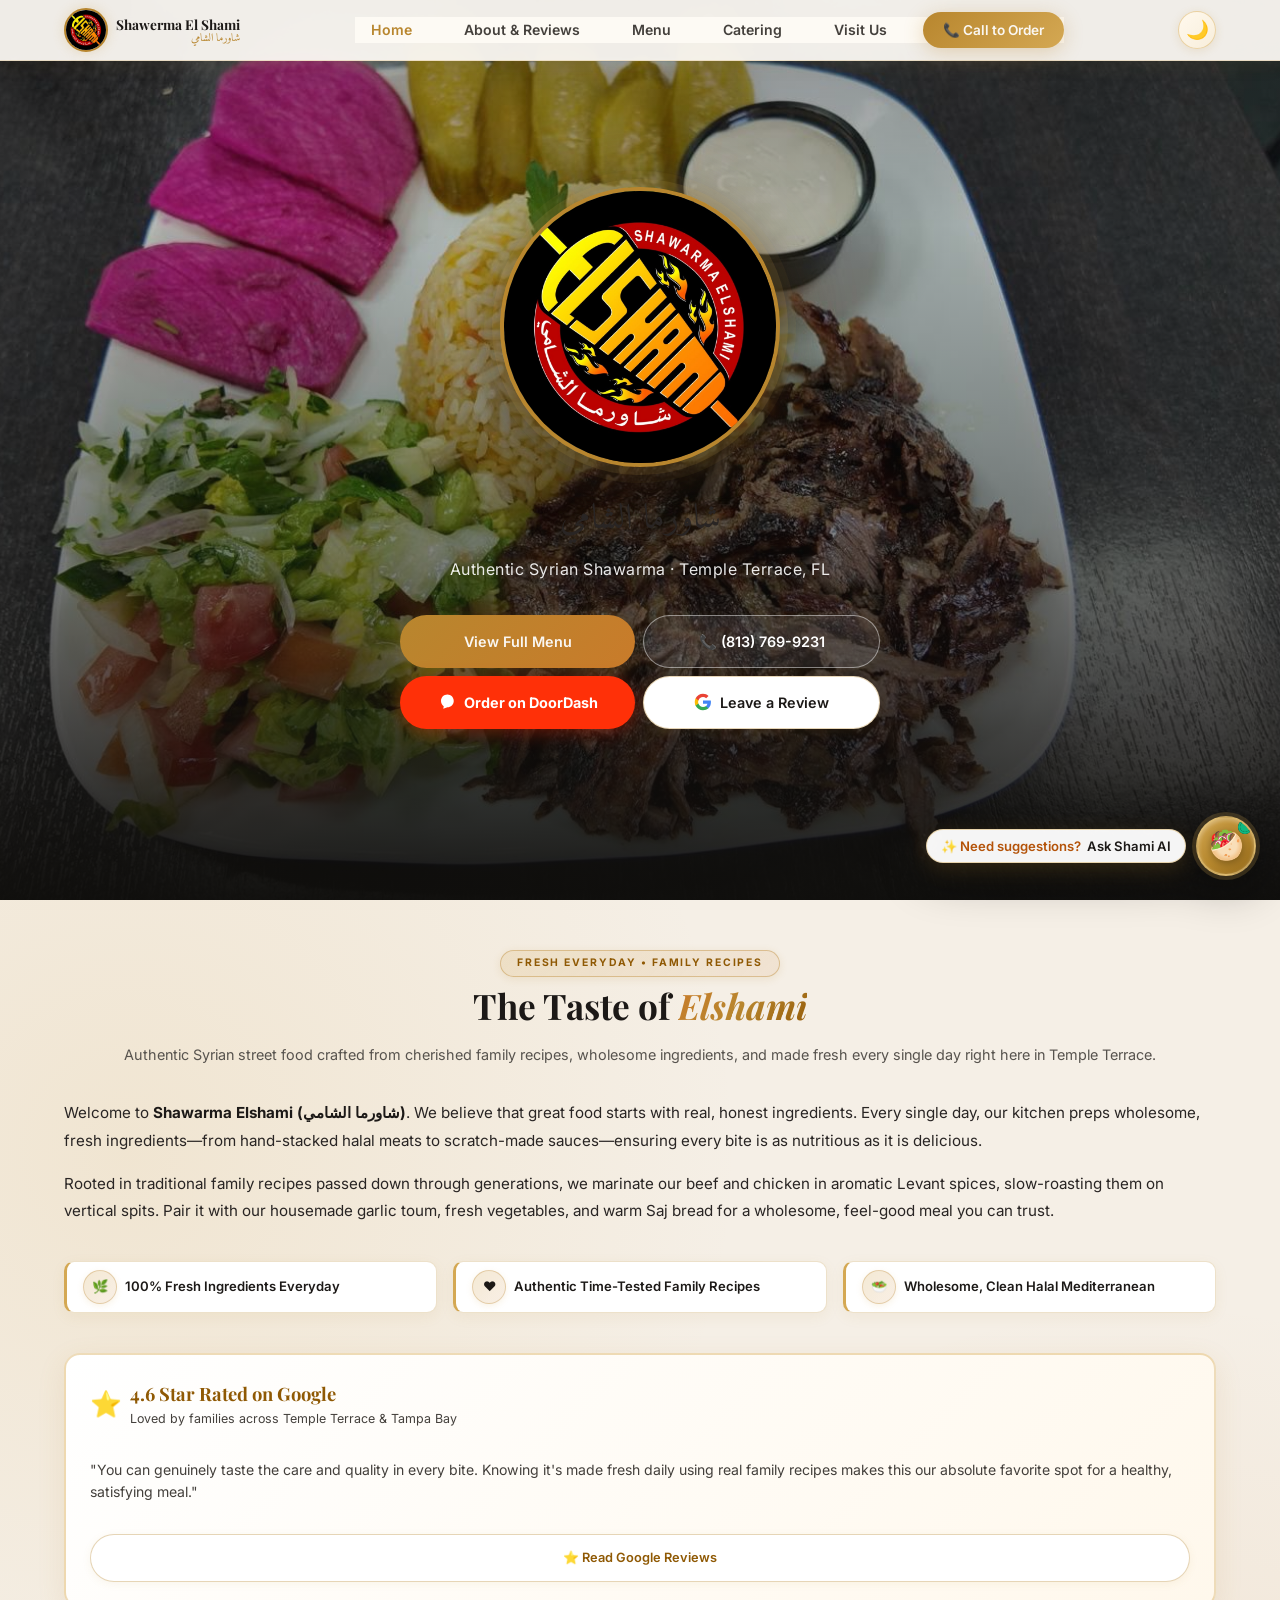
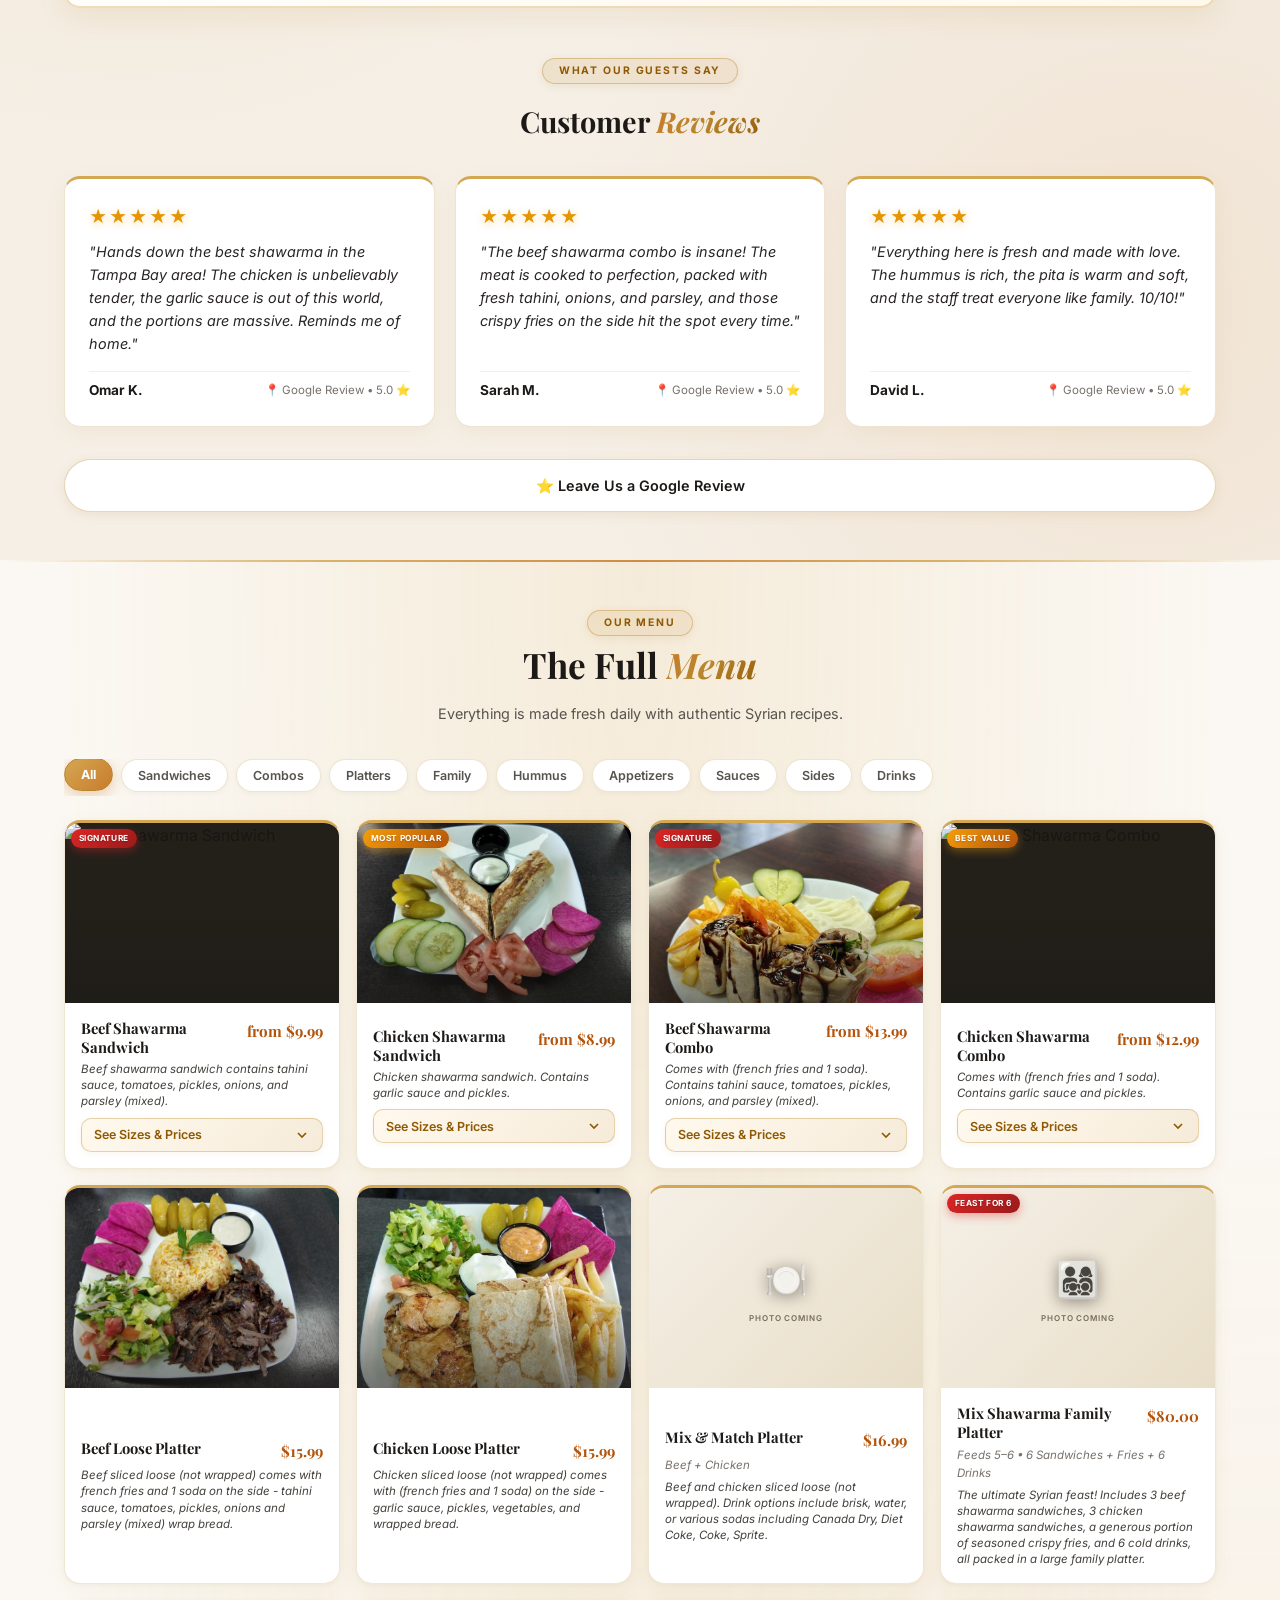
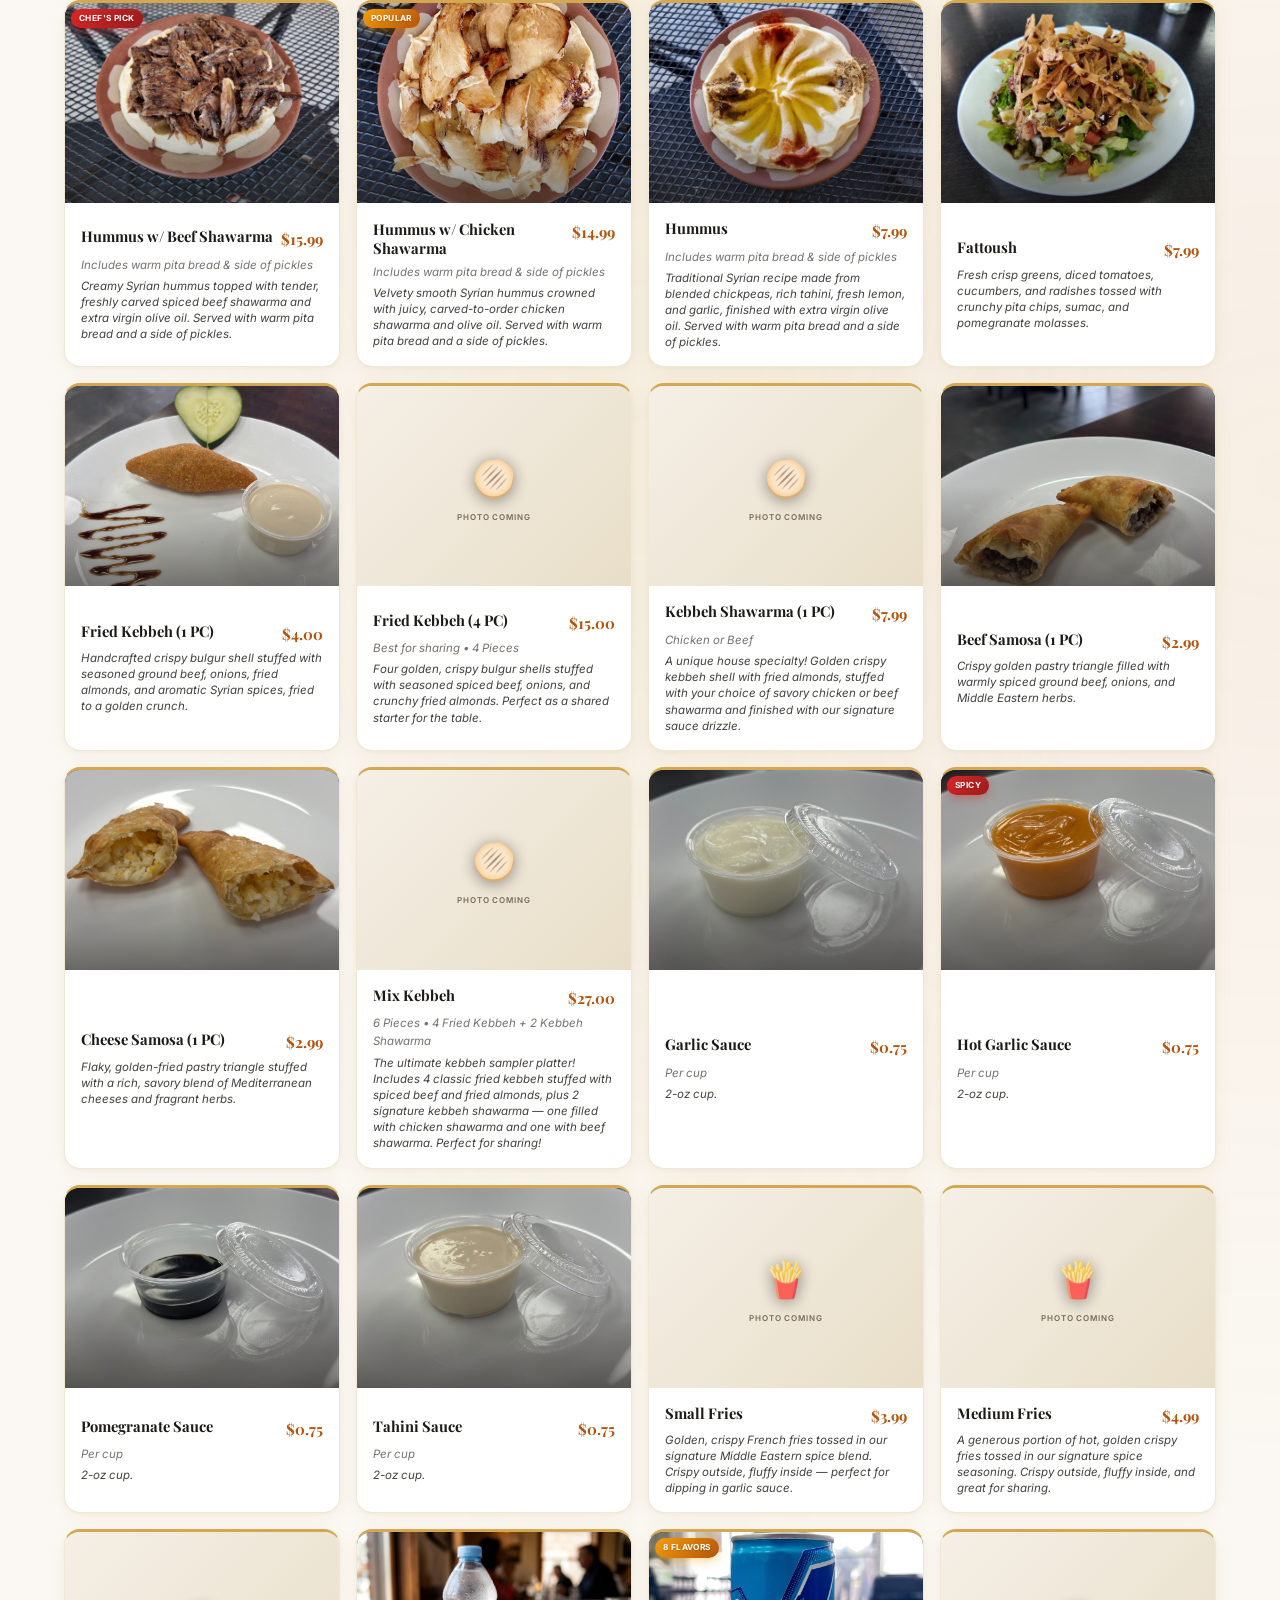
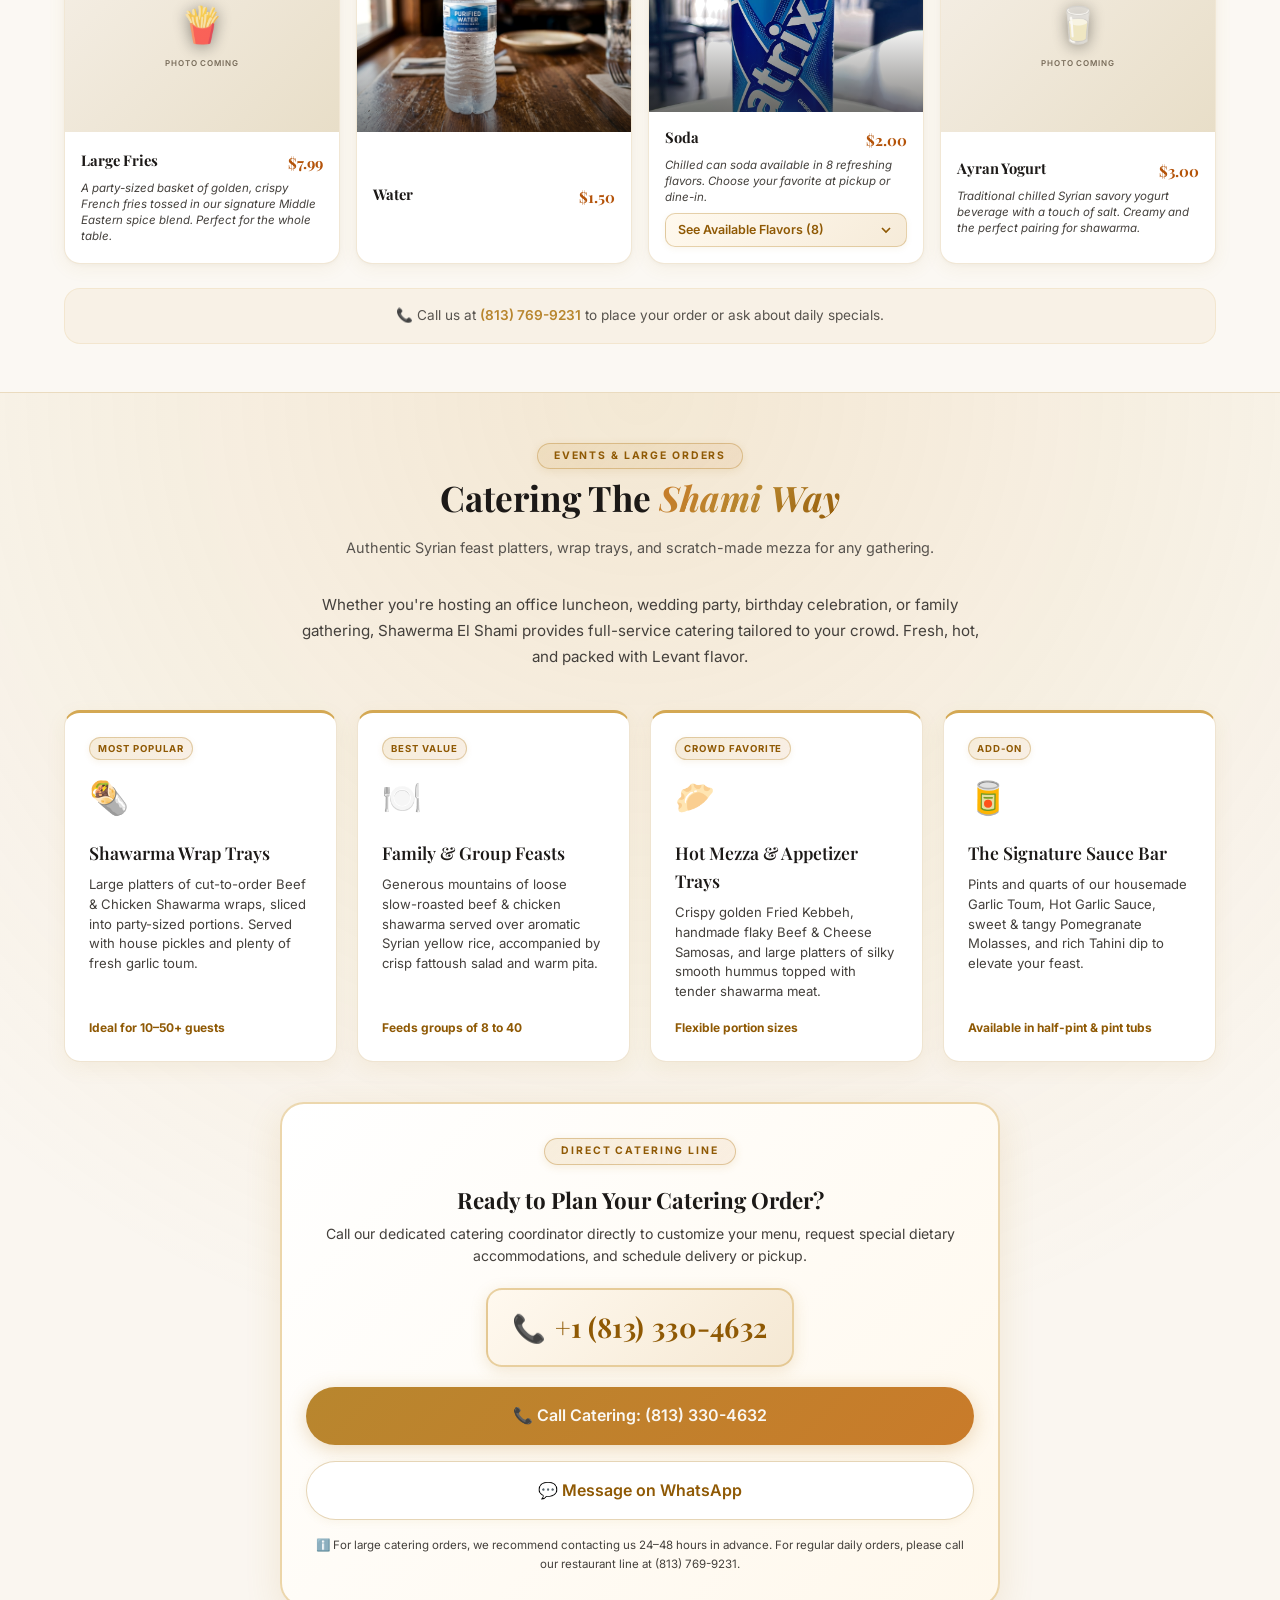
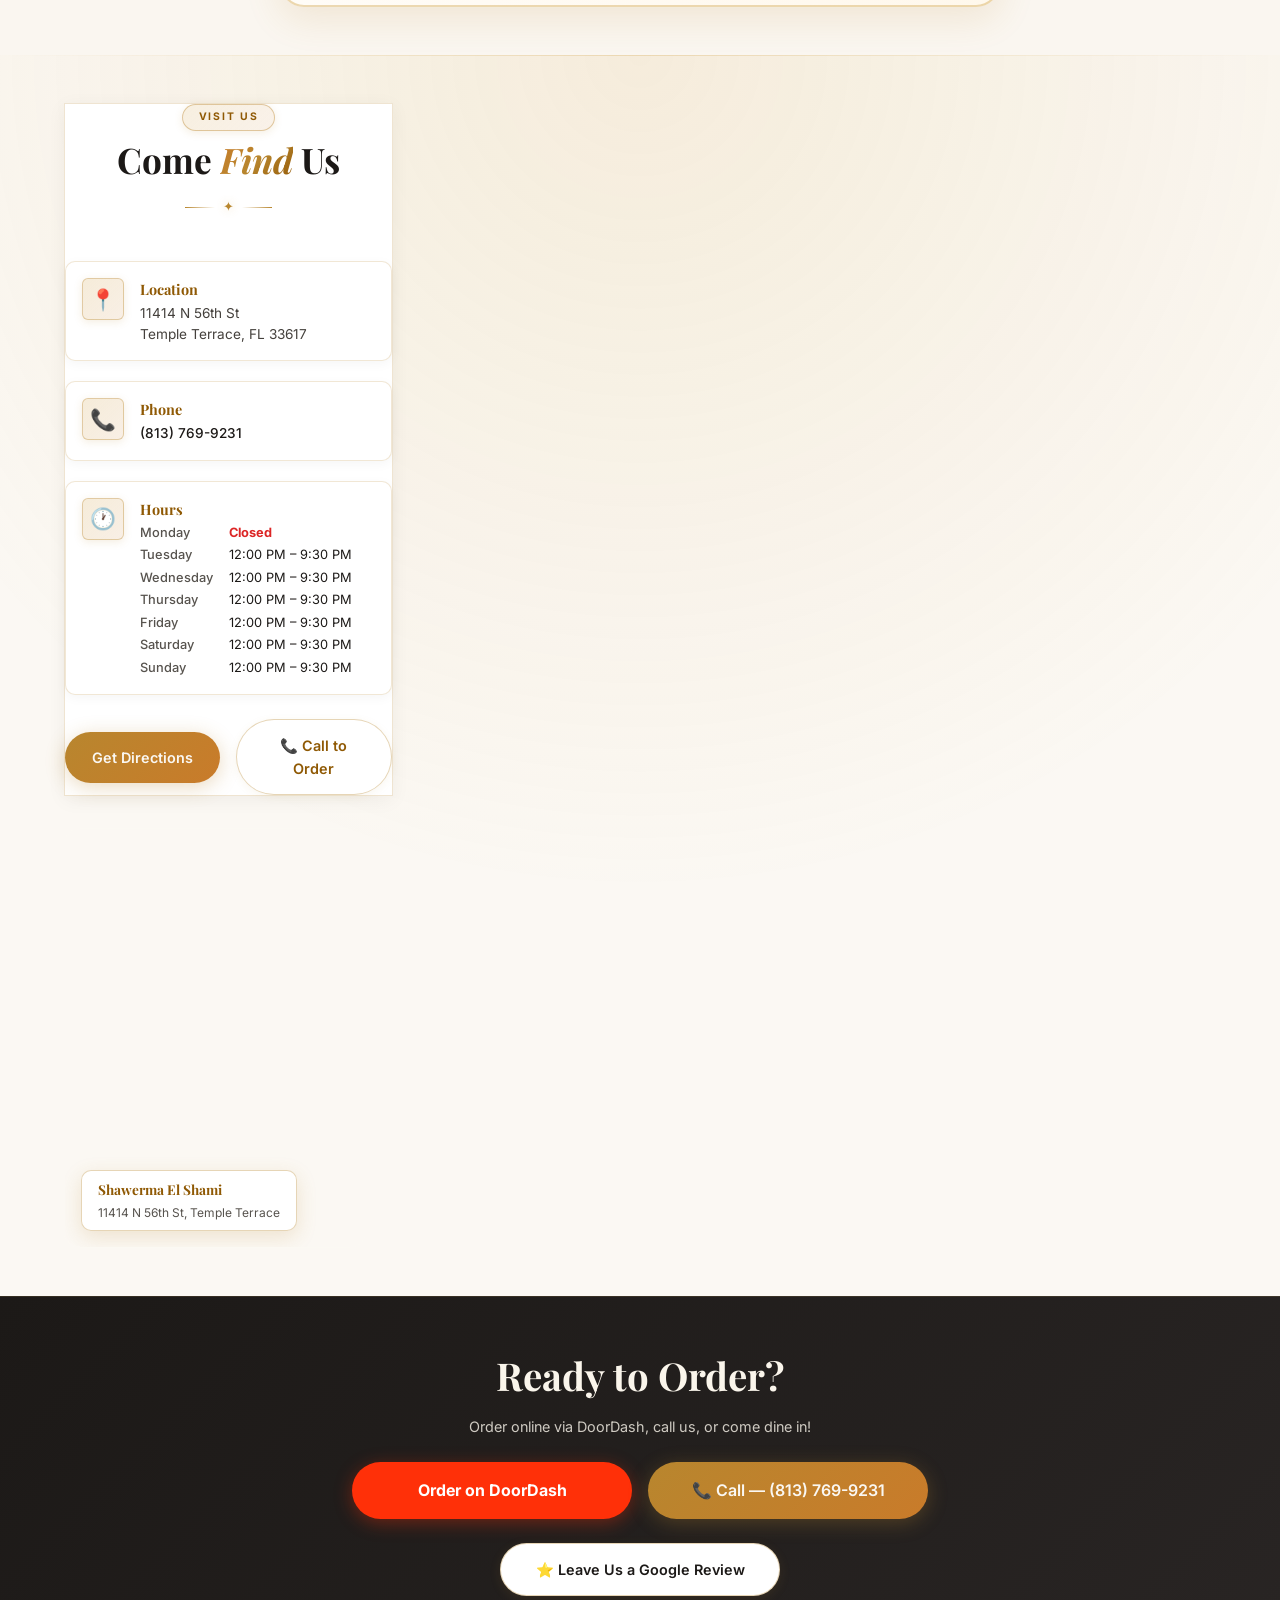
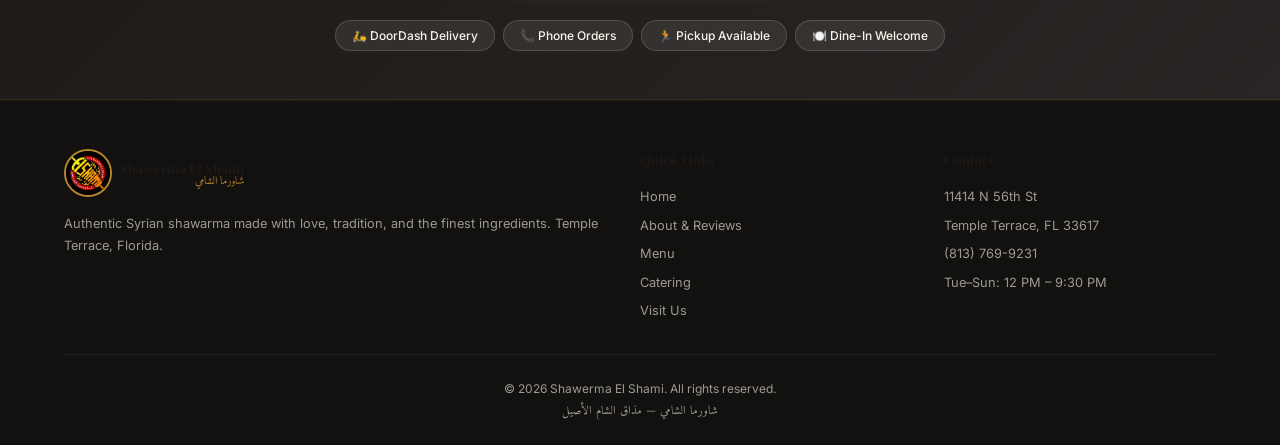
==== commit 6be5174d: "Update copy to highlight fresh everyday preparation, wholesome healthy ingredients, and authentic fa" ====
--- a/index.html
+++ b/index.html
@@ -114,28 +114,28 @@
     <section id="about" class="about">
         <div class="container">
             <div class="section-header">
-                <span class="section-tag">OUR HERITAGE</span>
+                <span class="section-tag">FRESH EVERYDAY • FAMILY RECIPES</span>
                 <h2 class="section-title">The Taste of <em>Elshami</em></h2>
-                <p class="section-desc">Authentic Syrian street food, hand-stacked rotating spits, and warm hospitality right in Temple Terrace.</p>
+                <p class="section-desc">Authentic Syrian street food crafted from cherished family recipes, wholesome ingredients, and made fresh every single day right here in Temple Terrace.</p>
             </div>
 
             <div class="about-grid">
                 <div class="about-story">
-                    <p>Welcome to <strong>Shawarma Elshami (شاورما الشامي)</strong>, Temple Terrace’s go-to destination for genuine Syrian street food. Every single day, our halal beef and chicken are hand-stacked, marinated in aromatic Levant spice blends, and slow-roasted on vertical rotating spits until juicy, tender, and lightly caramelized.</p>
-                    <p>Whether you grab our signature Chicken Shawarma Sandwich drizzled with housemade garlic toum or our Beef Sandwich packed with tahini, tomatoes, pickles, onions, and parsley, every bite brings the authentic flavors of the old country straight to Florida.</p>
+                    <p>Welcome to <strong>Shawarma Elshami (شاورما الشامي)</strong>. We believe that great food starts with real, honest ingredients. Every single day, our kitchen preps wholesome, fresh ingredients—from hand-stacked halal meats to scratch-made sauces—ensuring every bite is as nutritious as it is delicious.</p>
+                    <p>Rooted in traditional family recipes passed down through generations, we marinate our beef and chicken in aromatic Levant spices, slow-roasting them on vertical spits. Pair it with our housemade garlic toum, fresh vegetables, and warm Saj bread for a wholesome, feel-good meal you can trust.</p>
                     
                     <div class="about-features">
                         <div class="about-feature-item">
-                            <span class="about-feature-icon">🔥</span>
-                            <span>8-Inch Jumbo Sandwiches &amp; Platters</span>
+                            <span class="about-feature-icon">🌿</span>
+                            <span>100% Fresh Ingredients Everyday</span>
                         </div>
                         <div class="about-feature-item">
-                            <span class="about-feature-icon">🧄</span>
-                            <span>Housemade Garlic Toum &amp; Tahini</span>
+                            <span class="about-feature-icon">❤️</span>
+                            <span>Authentic Time-Tested Family Recipes</span>
                         </div>
                         <div class="about-feature-item">
-                            <span class="about-feature-icon">📍</span>
-                            <span>Located on N 56th St, Temple Terrace</span>
+                            <span class="about-feature-icon">🥗</span>
+                            <span>Wholesome, Clean Halal Mediterranean</span>
                         </div>
                     </div>
                 </div>
@@ -145,10 +145,10 @@
                         <span style="font-size: 1.6rem;">⭐</span>
                         <div>
                             <h3 style="font-family: var(--font-display); font-size: 1.15rem; color: var(--color-gold); margin: 0;">4.6 Star Rated on Google</h3>
-                            <p style="font-size: 0.78rem; color: rgba(250, 245, 235, 0.6); margin: 0;">Loved by locals across Temple Terrace &amp; Tampa Bay</p>
-                        </div>
-                    </div>
-                    <p style="font-size: 0.88rem; color: rgba(250, 245, 235, 0.8); line-height: 1.6;">"If you really know how the shawarma tastes back home, then you will appreciate this place. Huge portions, perfectly seasoned meat, and incredible garlic sauce that keeps us coming back."</p>
+                            <p style="font-size: 0.78rem; color: rgba(250, 245, 235, 0.6); margin: 0;">Loved by families across Temple Terrace &amp; Tampa Bay</p>
+                        </div>
+                    </div>
+                    <p style="font-size: 0.88rem; color: rgba(250, 245, 235, 0.8); line-height: 1.6;">"You can genuinely taste the care and quality in every bite. Knowing it's made fresh daily using real family recipes makes this our absolute favorite spot for a healthy, satisfying meal."</p>
                     <div style="margin-top: 14px;">
                         <a href="https://g.page/r/CbhoYvNoSDHFEBM/review" target="_blank" rel="noopener" class="btn btn-secondary" style="font-size: 0.8rem; padding: 8px 16px;">
                             ⭐ Read Google Reviews
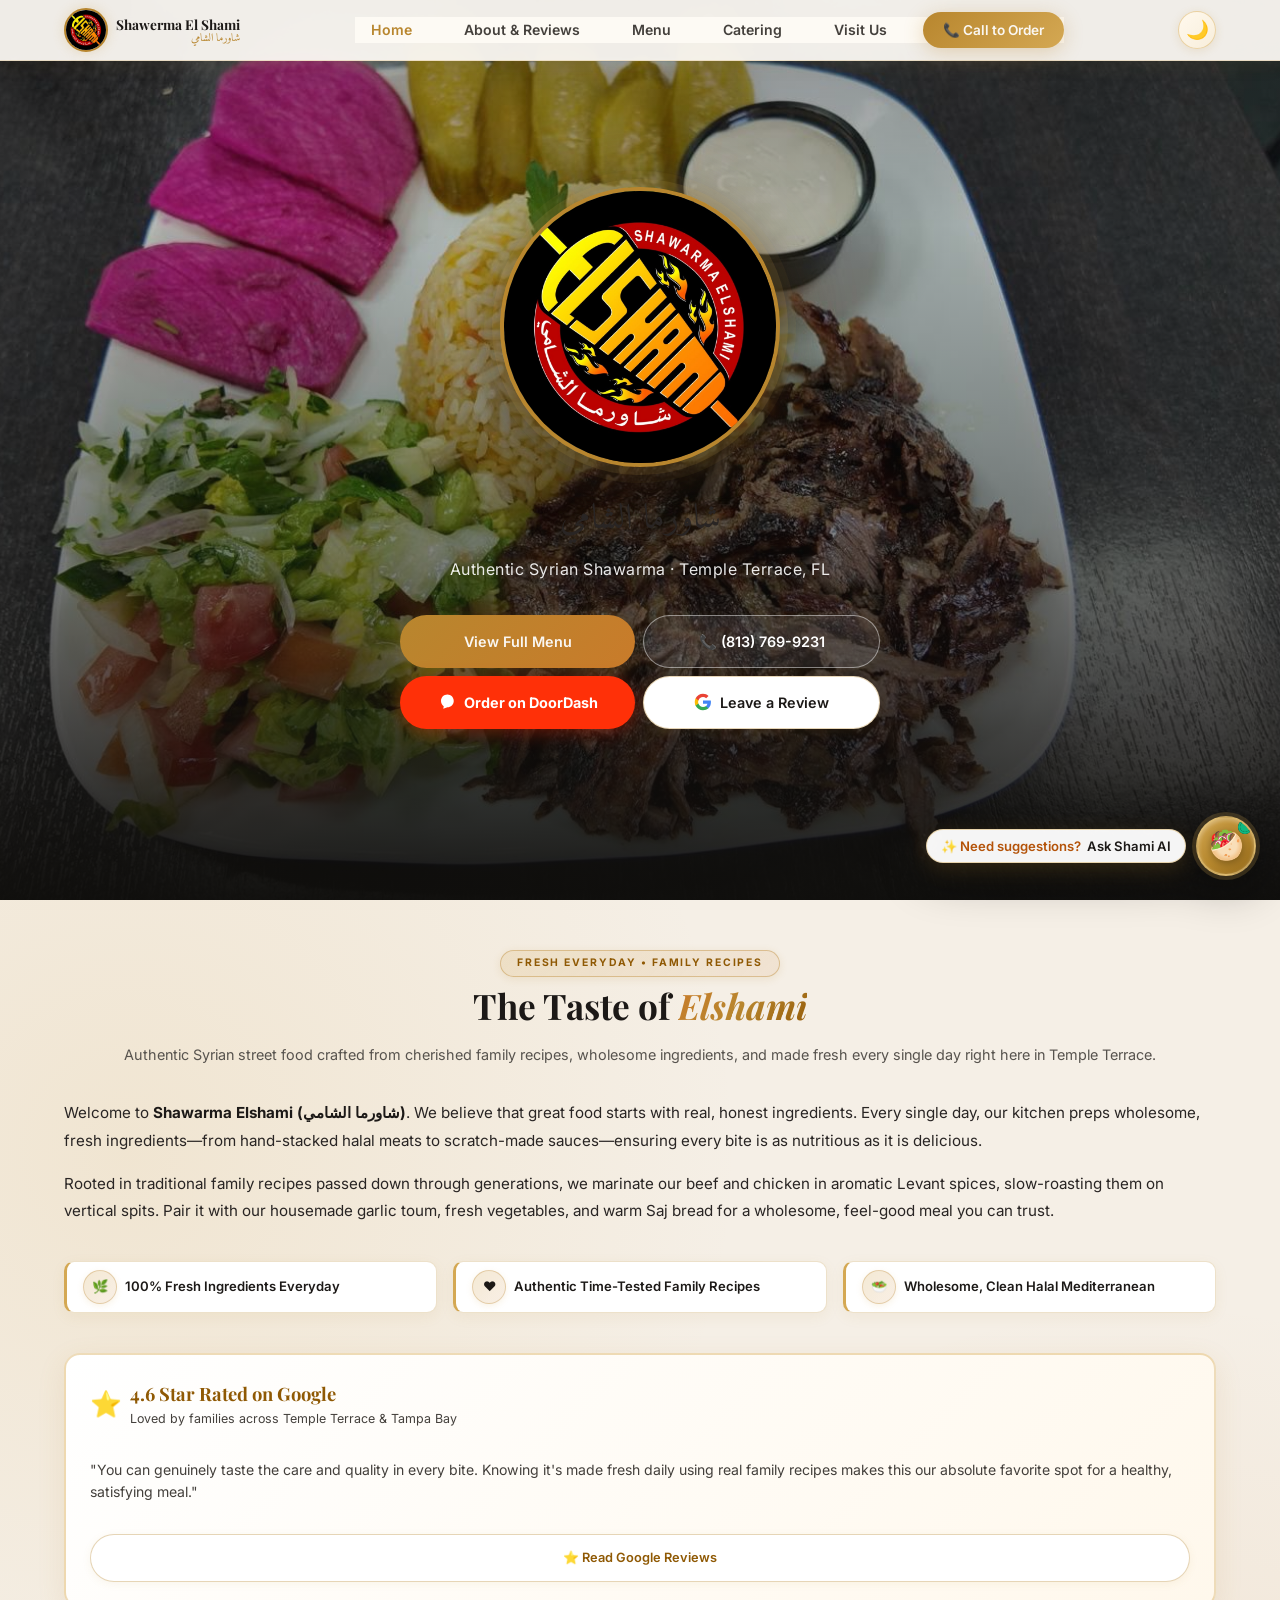
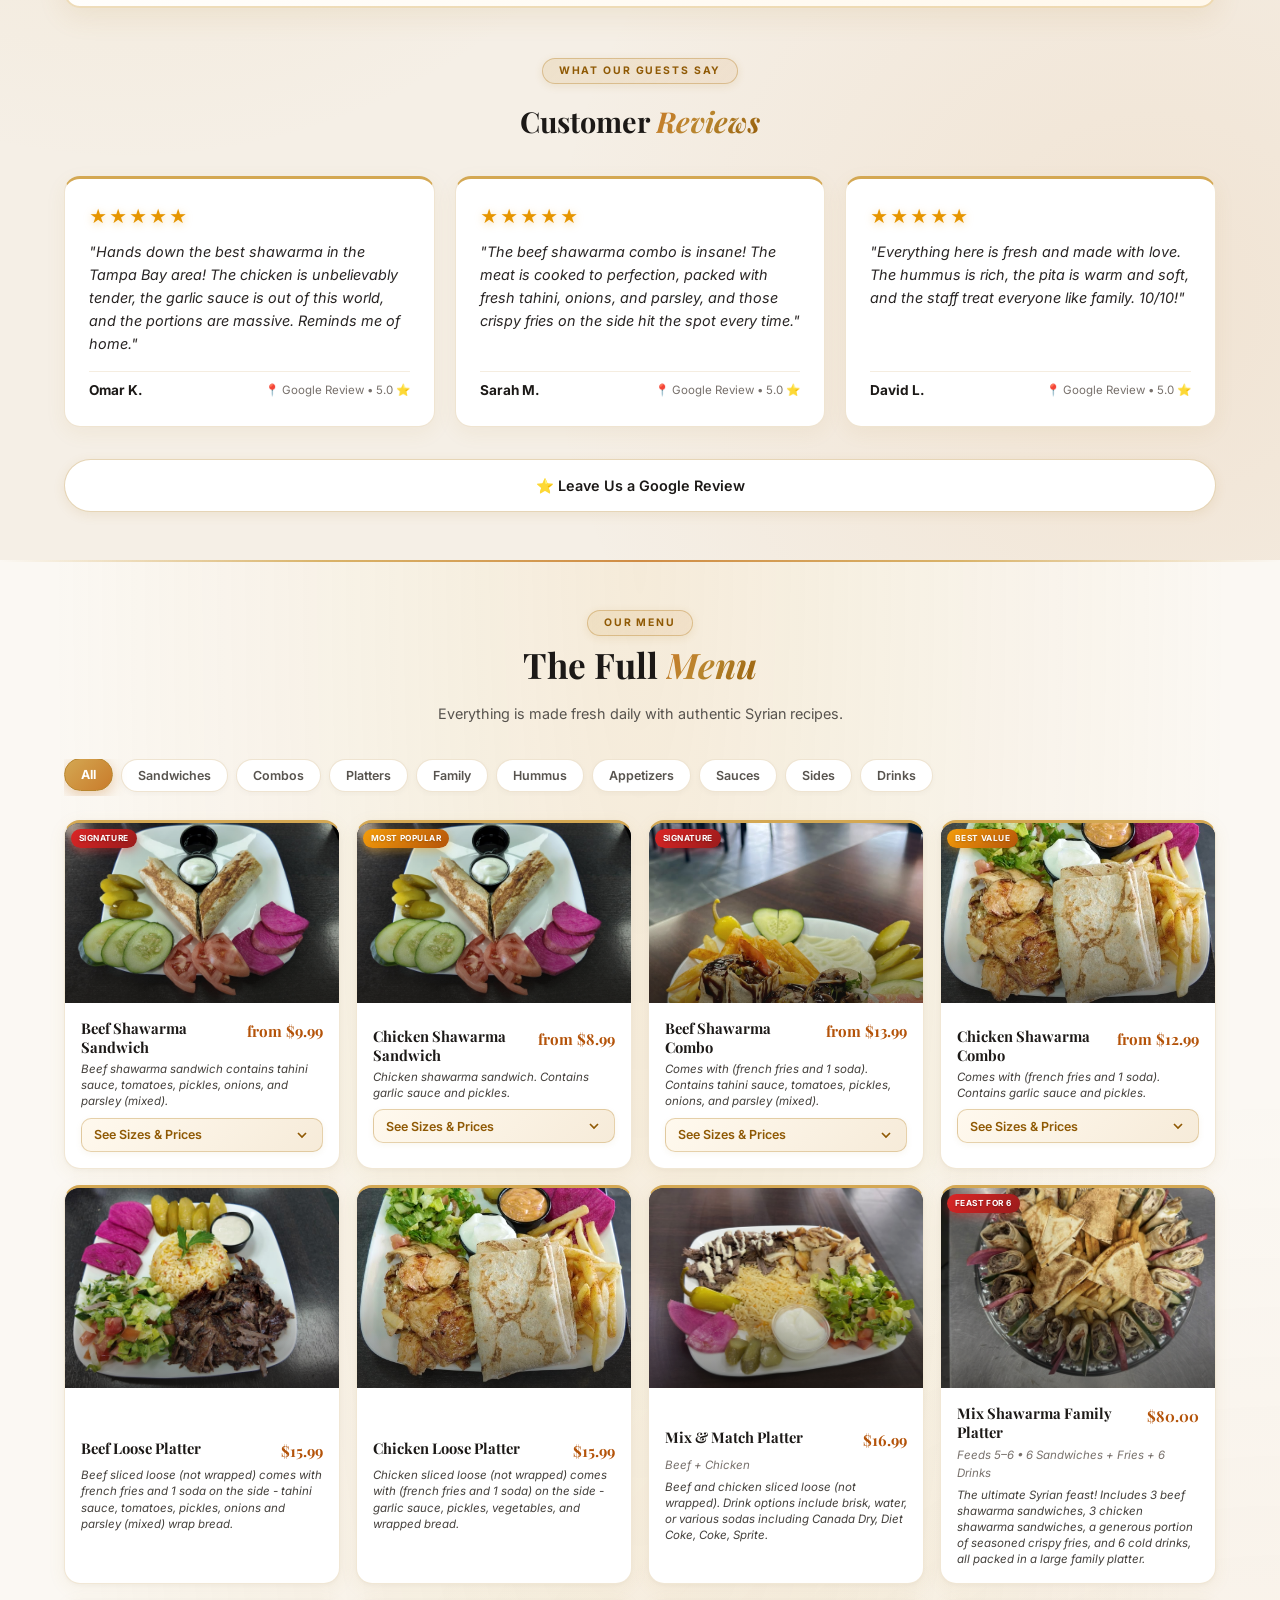
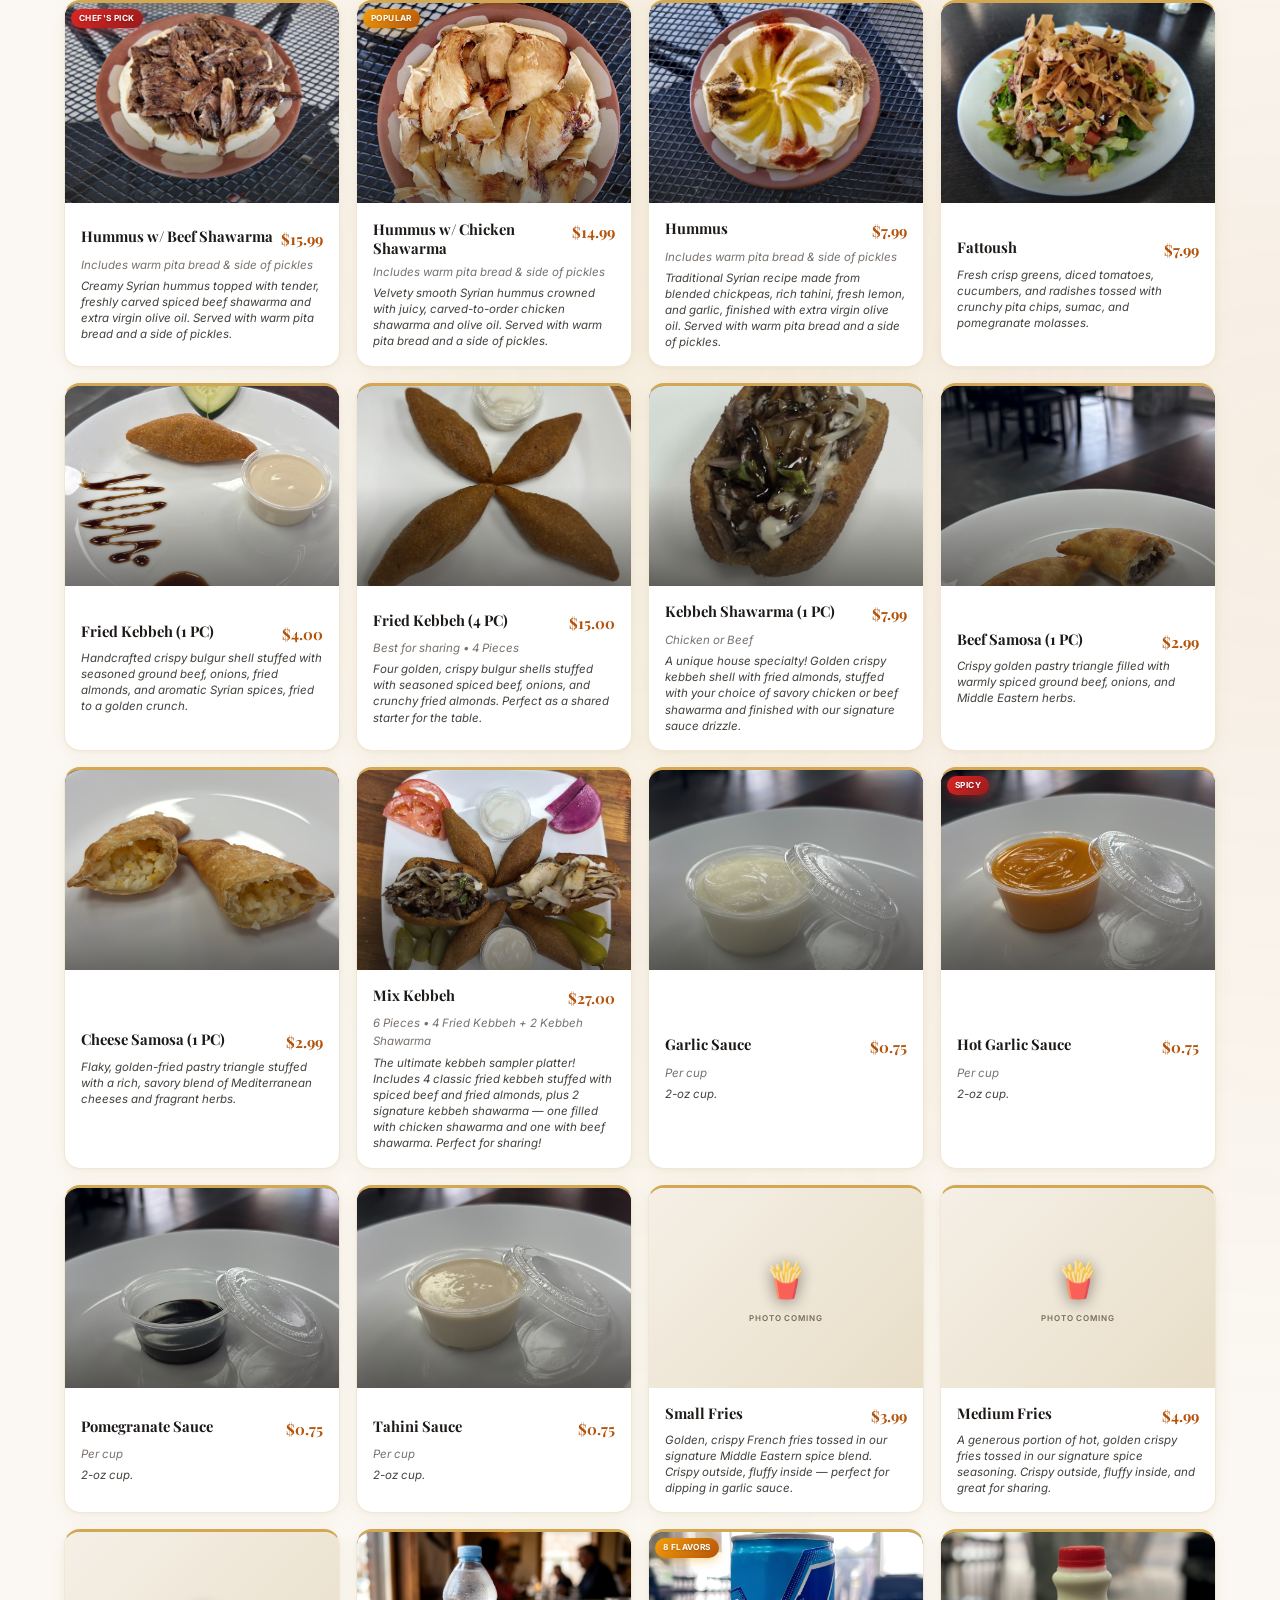
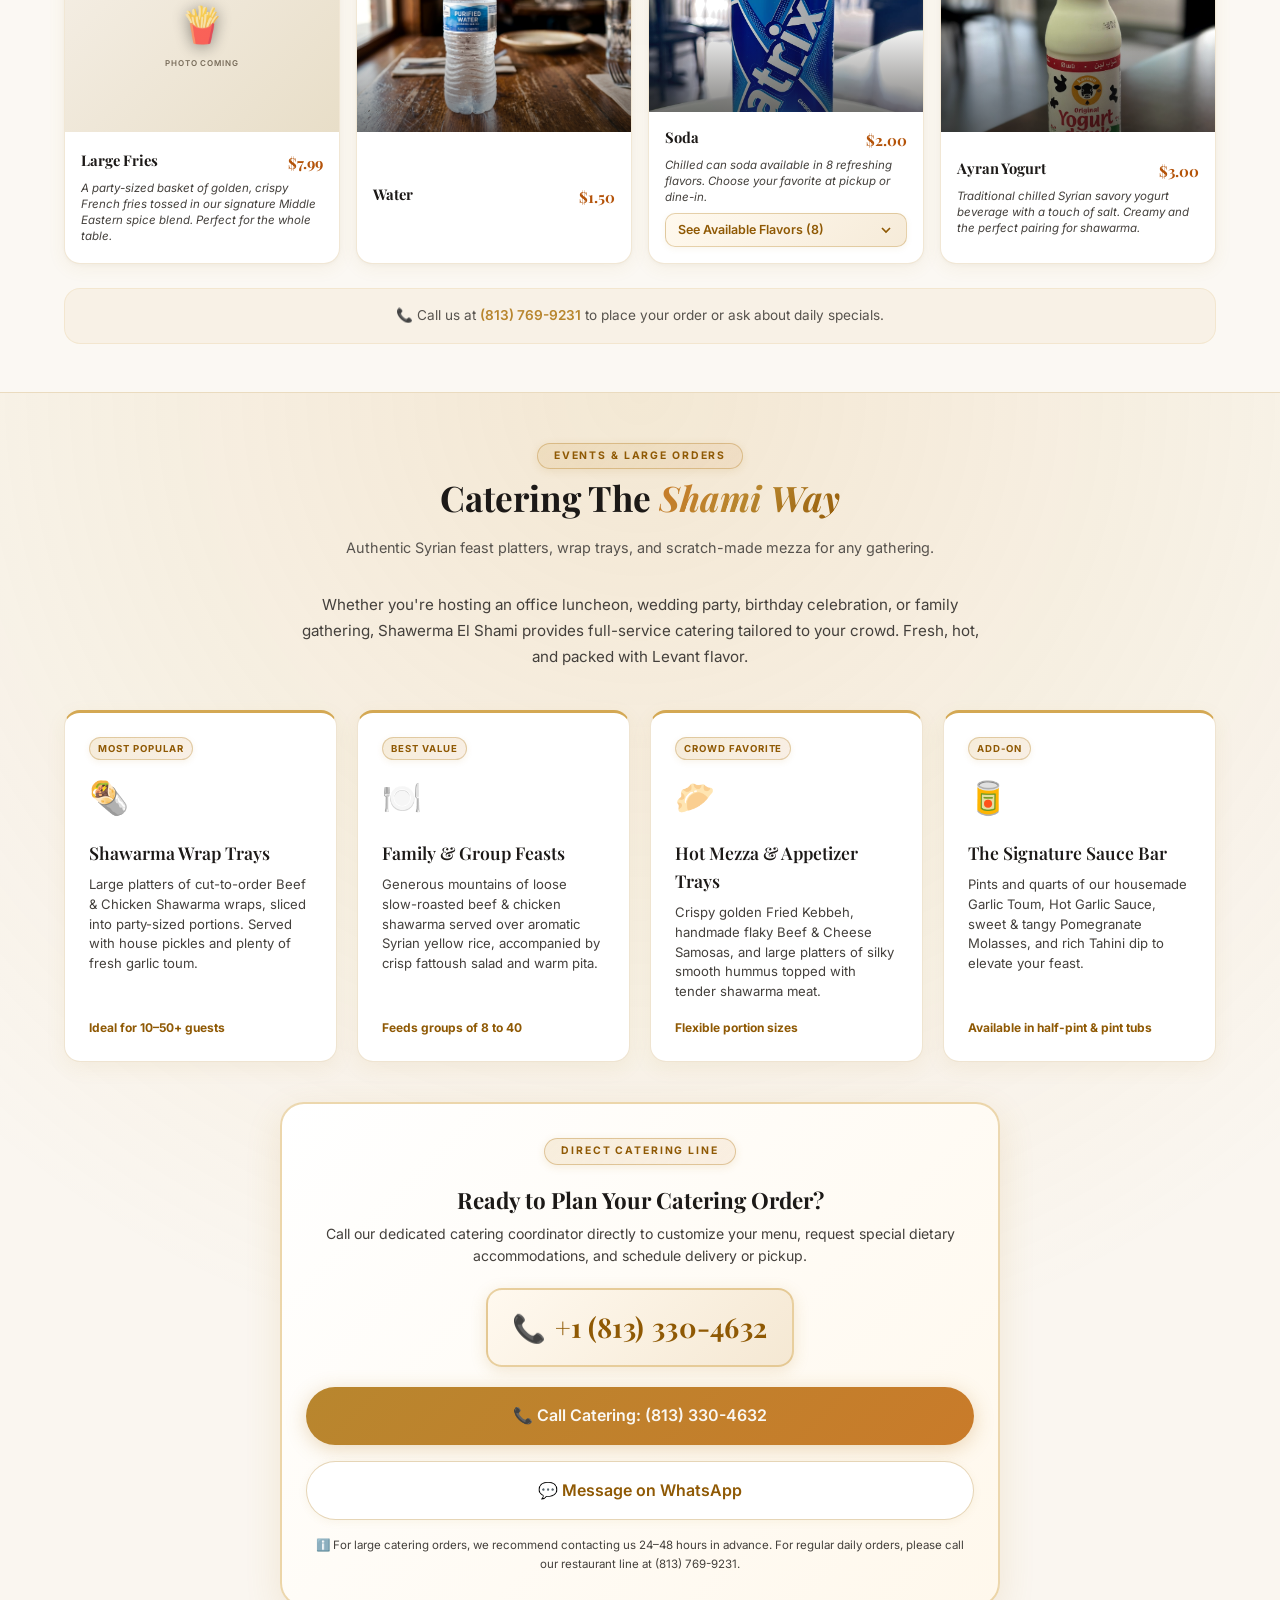
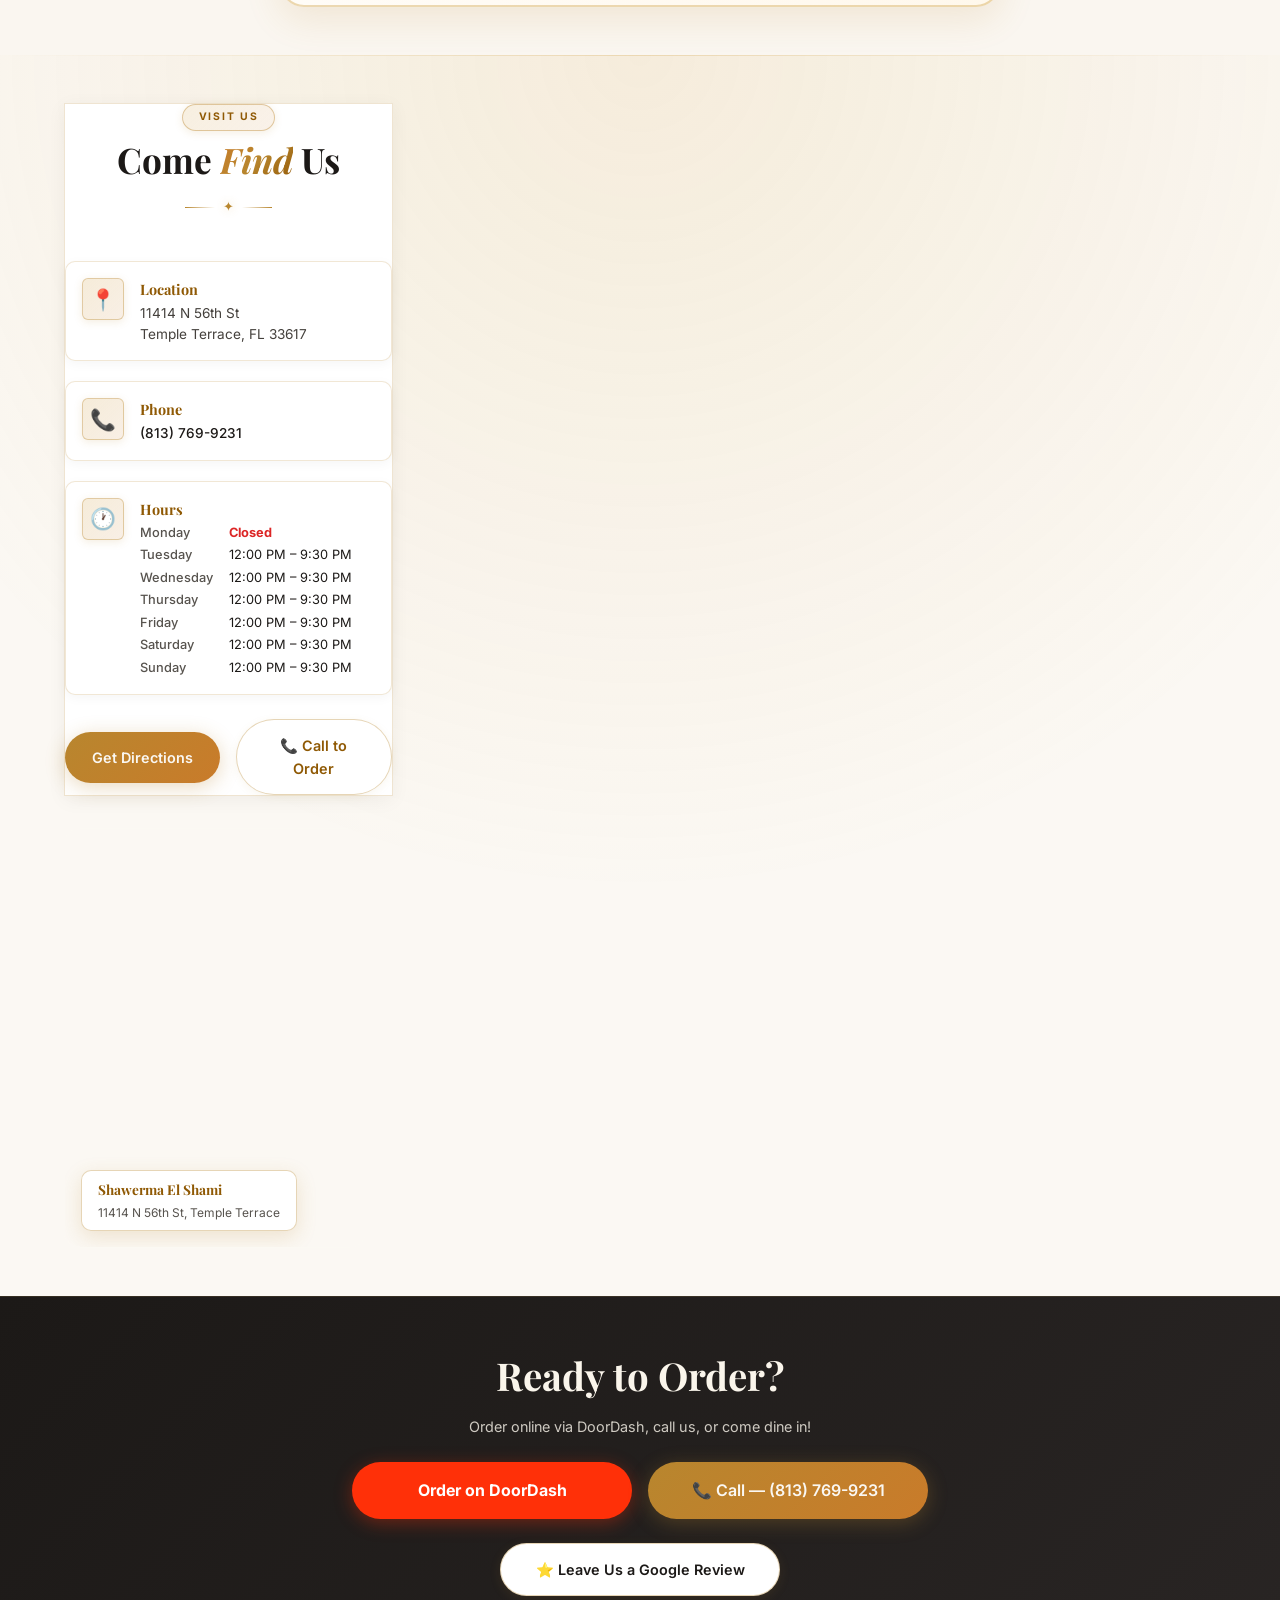
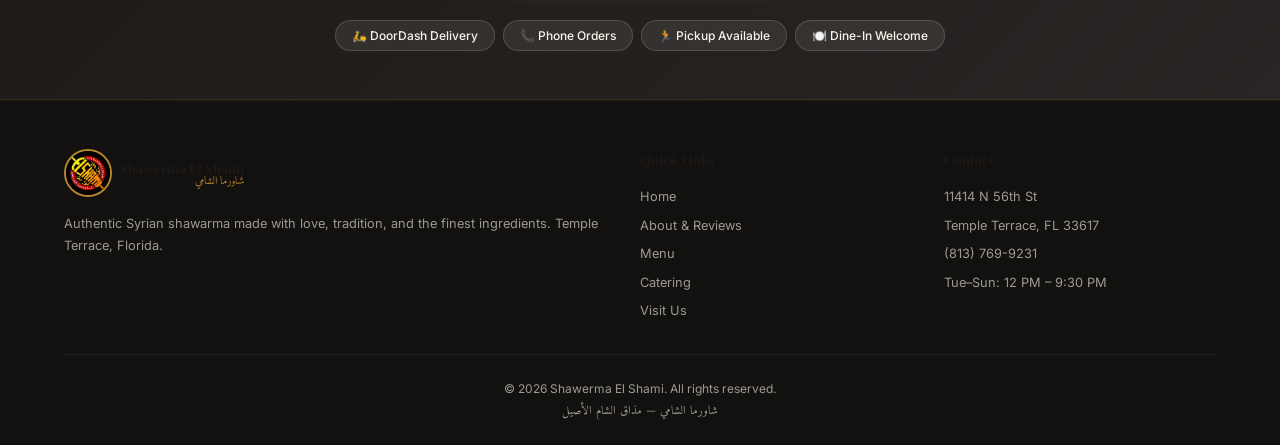
==== commit d7f69698: "Add new menu item images (platters, kebbeh, sauces, ayran yogurt, combos, appetizers)" ====
--- a/index.html
+++ b/index.html
@@ -234,7 +234,7 @@
                 <!-- SANDWICHES — 2 cards with expandable size options -->
                 <div class="menu-card menu-card--combo" data-category="sandwiches">
                     <div class="menu-card-img">
-                        <img src="images/beef-shawarma.jpg" alt="Beef Shawarma Sandwich" loading="lazy">
+                        <img src="images/sand.jpeg" alt="Beef Shawarma Sandwich" loading="lazy">
                         <span class="menu-badge signature">Signature</span>
                     </div>
                     <div class="menu-card-body">
@@ -296,7 +296,7 @@
                 <!-- COMBOS — 2 cards with expandable size options -->
                 <div class="menu-card menu-card--combo" data-category="combos">
                     <div class="menu-card-img">
-                        <img src="images/beef-combo.jpeg" alt="Beef Shawarma Combo" loading="lazy">
+                        <img src="images/beef-combo-new.jpeg" alt="Beef Shawarma Combo" loading="lazy">
                         <span class="menu-badge signature">Signature</span>
                     </div>
                     <div class="menu-card-body">
@@ -341,7 +341,7 @@
 
                 <div class="menu-card menu-card--combo" data-category="combos">
                     <div class="menu-card-img">
-                        <img src="images/chicken-shawarma.jpg" alt="Chicken Shawarma Combo" loading="lazy">
+                        <img src="images/chicken-shaw-platter.jpeg" alt="Chicken Shawarma Combo" loading="lazy">
                         <span class="menu-badge popular">Best Value</span>
                     </div>
                     <div class="menu-card-body">
@@ -389,7 +389,7 @@
                 <!-- PLATTERS -->
                 <div class="menu-card" data-category="platters">
                     <div class="menu-card-img">
-                        <img src="images/beef-platter.jpeg" alt="Beef Loose Platter" loading="lazy">
+                        <img src="images/beef-shaw-platter.jpeg" alt="Beef Loose Platter" loading="lazy">
                     </div>
                     <div class="menu-card-body">
                         <div class="menu-card-header"><h3>Beef Loose Platter</h3><span class="menu-price">$15.99</span></div>
@@ -399,7 +399,7 @@
 
                 <div class="menu-card" data-category="platters">
                     <div class="menu-card-img">
-                        <img src="images/chicken-platter.jpeg" alt="Chicken Loose Platter" loading="lazy">
+                        <img src="images/chicken-shaw-platter.jpeg" alt="Chicken Loose Platter" loading="lazy">
                     </div>
                     <div class="menu-card-body">
                         <div class="menu-card-header"><h3>Chicken Loose Platter</h3><span class="menu-price">$15.99</span></div>
@@ -408,9 +408,8 @@
                 </div>
 
                 <div class="menu-card" data-category="platters">
-                    <div class="menu-card-img no-photo">
-                        <div class="emoji-placeholder">🍽️</div>
-                        <span class="placeholder-label">Photo Coming</span>
+                    <div class="menu-card-img">
+                        <img src="images/mix-match-platter.jpeg" alt="Mix &amp; Match Platter" loading="lazy">
                     </div>
                     <div class="menu-card-body">
                         <div class="menu-card-header"><h3>Mix &amp; Match Platter</h3><span class="menu-price">$16.99</span></div>
@@ -421,9 +420,8 @@
 
                 <!-- FAMILY -->
                 <div class="menu-card" data-category="family">
-                    <div class="menu-card-img no-photo">
-                        <div class="emoji-placeholder">👨‍👩‍👧‍👦</div>
-                        <span class="placeholder-label">Photo Coming</span>
+                    <div class="menu-card-img">
+                        <img src="images/family-platter.jpeg" alt="Mix Shawarma Family Platter" loading="lazy">
                         <span class="menu-badge signature">Feast for 6</span>
                     </div>
                     <div class="menu-card-body">
@@ -436,7 +434,7 @@
                 <!-- HUMMUS SPECIALTIES -->
                 <div class="menu-card" data-category="hummus">
                     <div class="menu-card-img">
-                        <img src="images/hum-beef.jpeg" alt="Hummus with Beef Shawarma" loading="lazy">
+                        <img src="images/hum-beef-new.jpeg" alt="Hummus with Beef Shawarma" loading="lazy">
                         <span class="menu-badge signature">Chef's Pick</span>
                     </div>
                     <div class="menu-card-body">
@@ -448,7 +446,7 @@
 
                 <div class="menu-card" data-category="hummus">
                     <div class="menu-card-img">
-                        <img src="images/hum-chicken.jpeg" alt="Hummus with Chicken Shawarma" loading="lazy">
+                        <img src="images/hum-chicken-new.jpeg" alt="Hummus with Chicken Shawarma" loading="lazy">
                         <span class="menu-badge popular">Popular</span>
                     </div>
                     <div class="menu-card-body">
@@ -472,7 +470,7 @@
                 <!-- APPETIZERS -->
                 <div class="menu-card" data-category="appetizers">
                     <div class="menu-card-img">
-                        <img src="images/fattoush.jpeg" alt="Fattoush Salad" loading="lazy">
+                        <img src="images/fattoush-new.jpeg" alt="Fattoush Salad" loading="lazy">
                     </div>
                     <div class="menu-card-body">
                         <div class="menu-card-header"><h3>Fattoush</h3><span class="menu-price">$7.99</span></div>
@@ -482,7 +480,7 @@
 
                 <div class="menu-card" data-category="appetizers">
                     <div class="menu-card-img">
-                        <img src="images/kebbeh.jpeg" alt="Fried Kebbeh 1 PC" loading="lazy">
+                        <img src="images/kebbeh-1pc.jpeg" alt="Fried Kebbeh 1 PC" loading="lazy">
                     </div>
                     <div class="menu-card-body">
                         <div class="menu-card-header"><h3>Fried Kebbeh (1 PC)</h3><span class="menu-price">$4.00</span></div>
@@ -491,9 +489,8 @@
                 </div>
 
                 <div class="menu-card" data-category="appetizers">
-                    <div class="menu-card-img no-photo">
-                        <div class="emoji-placeholder">🫓</div>
-                        <span class="placeholder-label">Photo Coming</span>
+                    <div class="menu-card-img">
+                        <img src="images/kebbeh-4pc.jpeg" alt="Fried Kebbeh 4 PC" loading="lazy">
                     </div>
                     <div class="menu-card-body">
                         <div class="menu-card-header"><h3>Fried Kebbeh (4 PC)</h3><span class="menu-price">$15.00</span></div>
@@ -503,9 +500,8 @@
                 </div>
 
                 <div class="menu-card" data-category="appetizers">
-                    <div class="menu-card-img no-photo">
-                        <div class="emoji-placeholder">🫓</div>
-                        <span class="placeholder-label">Photo Coming</span>
+                    <div class="menu-card-img">
+                        <img src="images/kebbeh-beef-shawarma.jpeg" alt="Kebbeh Shawarma" loading="lazy">
                     </div>
                     <div class="menu-card-body">
                         <div class="menu-card-header"><h3>Kebbeh Shawarma (1 PC)</h3><span class="menu-price">$7.99</span></div>
@@ -516,7 +512,7 @@
 
                 <div class="menu-card" data-category="appetizers">
                     <div class="menu-card-img">
-                        <img src="images/beef-samosa.jpeg" alt="Beef Samosa" loading="lazy">
+                        <img src="images/beef-samosa-new.jpeg" alt="Beef Samosa" loading="lazy">
                     </div>
                     <div class="menu-card-body">
                         <div class="menu-card-header"><h3>Beef Samosa (1 PC)</h3><span class="menu-price">$2.99</span></div>
@@ -526,7 +522,7 @@
 
                 <div class="menu-card" data-category="appetizers">
                     <div class="menu-card-img">
-                        <img src="images/cheese-samosa.jpeg" alt="Cheese Samosa" loading="lazy">
+                        <img src="images/cheese-samosa-new.jpeg" alt="Cheese Samosa" loading="lazy">
                     </div>
                     <div class="menu-card-body">
                         <div class="menu-card-header"><h3>Cheese Samosa (1 PC)</h3><span class="menu-price">$2.99</span></div>
@@ -535,9 +531,8 @@
                 </div>
 
                 <div class="menu-card" data-category="appetizers">
-                    <div class="menu-card-img no-photo">
-                        <div class="emoji-placeholder">🫓</div>
-                        <span class="placeholder-label">Photo Coming</span>
+                    <div class="menu-card-img">
+                        <img src="images/mix-kebbeh.jpeg" alt="Mix Kebbeh Platter" loading="lazy">
                     </div>
                     <div class="menu-card-body">
                         <div class="menu-card-header"><h3>Mix Kebbeh</h3><span class="menu-price">$27.00</span></div>
@@ -549,7 +544,7 @@
                 <!-- SAUCES -->
                 <div class="menu-card" data-category="sauces">
                     <div class="menu-card-img">
-                        <img src="images/sauce-garlic.jpeg" alt="Garlic Sauce" loading="lazy">
+                        <img src="images/garlic-new.jpeg" alt="Garlic Sauce" loading="lazy">
                     </div>
                     <div class="menu-card-body">
                         <div class="menu-card-header"><h3>Garlic Sauce</h3><span class="menu-price">$0.75</span></div>
@@ -560,7 +555,7 @@
 
                 <div class="menu-card" data-category="sauces">
                     <div class="menu-card-img">
-                        <img src="images/sauce-hot-garlic.jpeg" alt="Hot Garlic Sauce" loading="lazy">
+                        <img src="images/hot-garlic-new.jpeg" alt="Hot Garlic Sauce" loading="lazy">
                         <span class="menu-badge signature">Spicy</span>
                     </div>
                     <div class="menu-card-body">
@@ -572,7 +567,7 @@
 
                 <div class="menu-card" data-category="sauces">
                     <div class="menu-card-img">
-                        <img src="images/sauce-pomo.jpeg" alt="Pomegranate Sauce" loading="lazy">
+                        <img src="images/pomo-new.jpeg" alt="Pomegranate Sauce" loading="lazy">
                     </div>
                     <div class="menu-card-body">
                         <div class="menu-card-header"><h3>Pomegranate Sauce</h3><span class="menu-price">$0.75</span></div>
@@ -583,7 +578,7 @@
 
                 <div class="menu-card" data-category="sauces">
                     <div class="menu-card-img">
-                        <img src="images/sauce-tahini.jpeg" alt="Tahini Sauce" loading="lazy">
+                        <img src="images/tahini-new.jpeg" alt="Tahini Sauce" loading="lazy">
                     </div>
                     <div class="menu-card-body">
                         <div class="menu-card-header"><h3>Tahini Sauce</h3><span class="menu-price">$0.75</span></div>
@@ -686,9 +681,8 @@
                 </div>
 
                 <div class="menu-card" data-category="drinks">
-                    <div class="menu-card-img no-photo">
-                        <div class="emoji-placeholder">🥛</div>
-                        <span class="placeholder-label">Photo Coming</span>
+                    <div class="menu-card-img">
+                        <img src="images/ayran-yogurt.jpeg" alt="Ayran Yogurt Drink" loading="lazy">
                     </div>
                     <div class="menu-card-body">
                         <div class="menu-card-header"><h3>Ayran Yogurt</h3><span class="menu-price">$3.00</span></div>
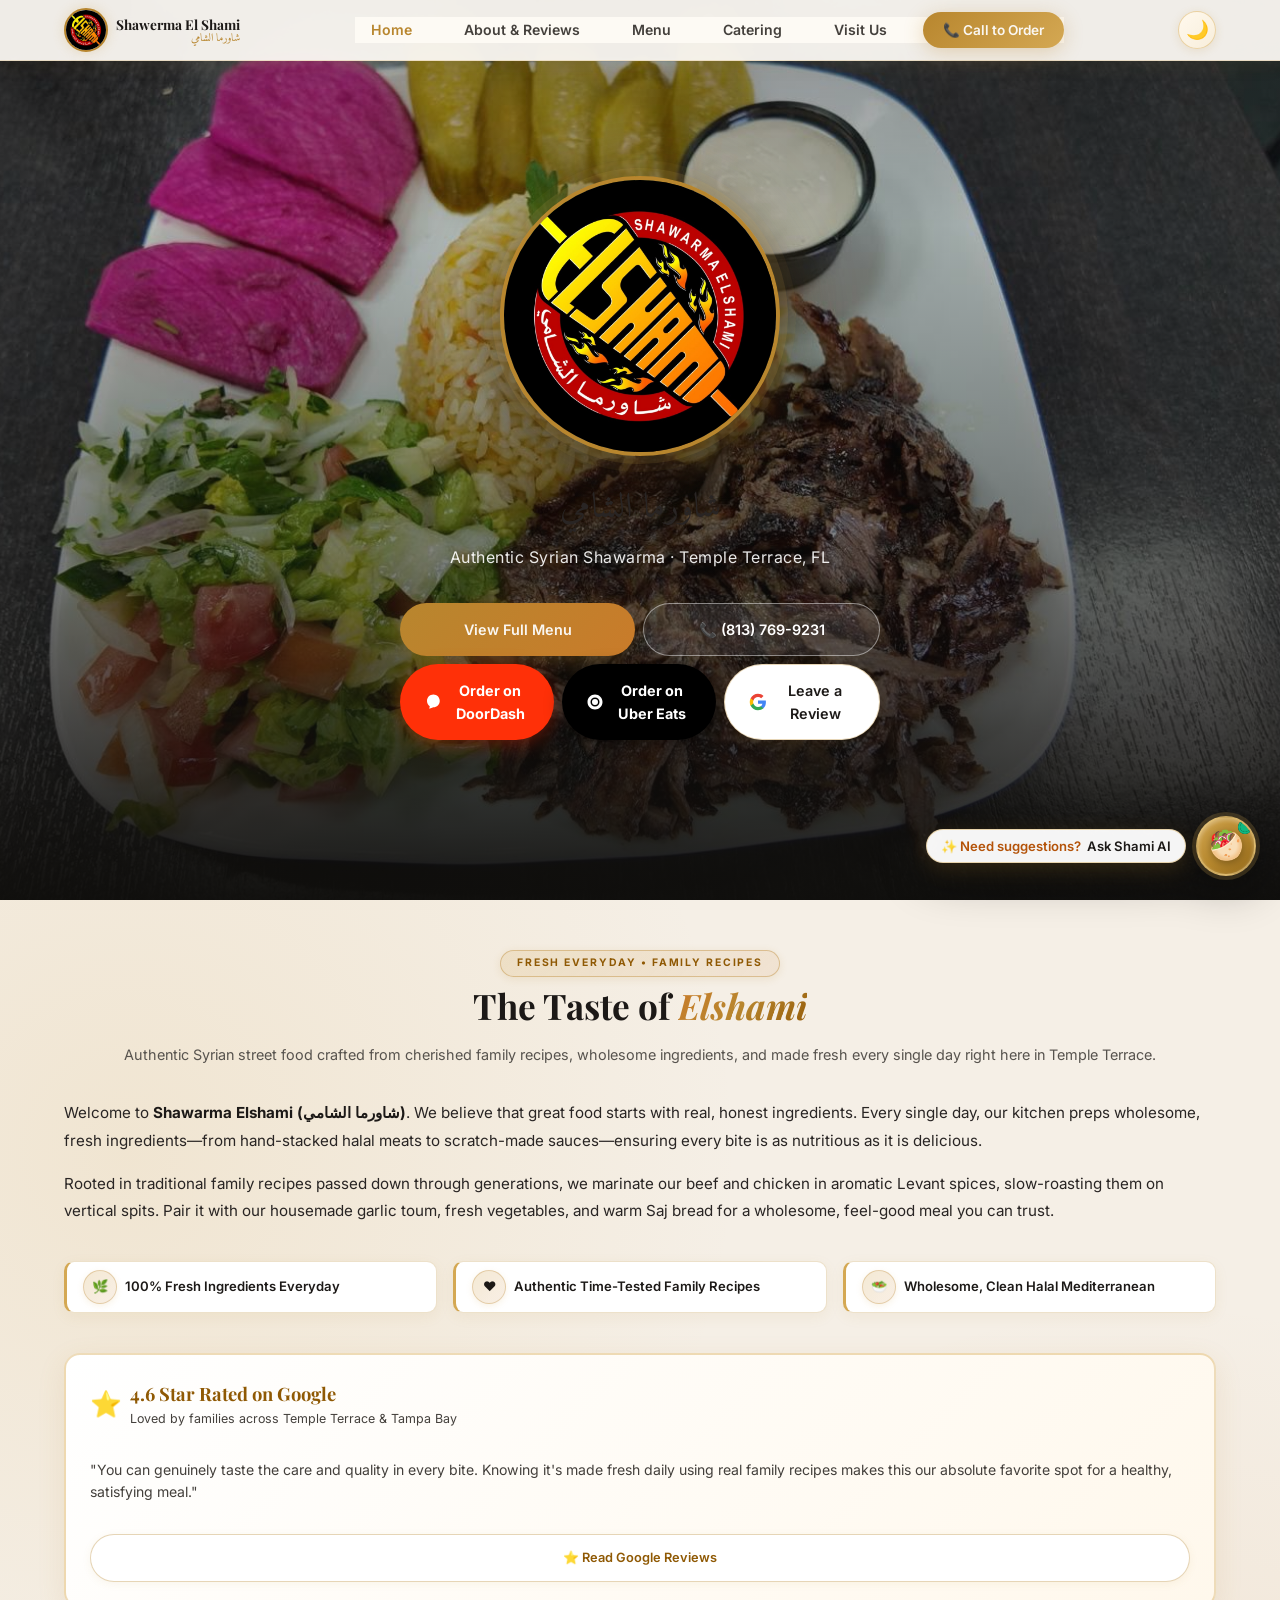
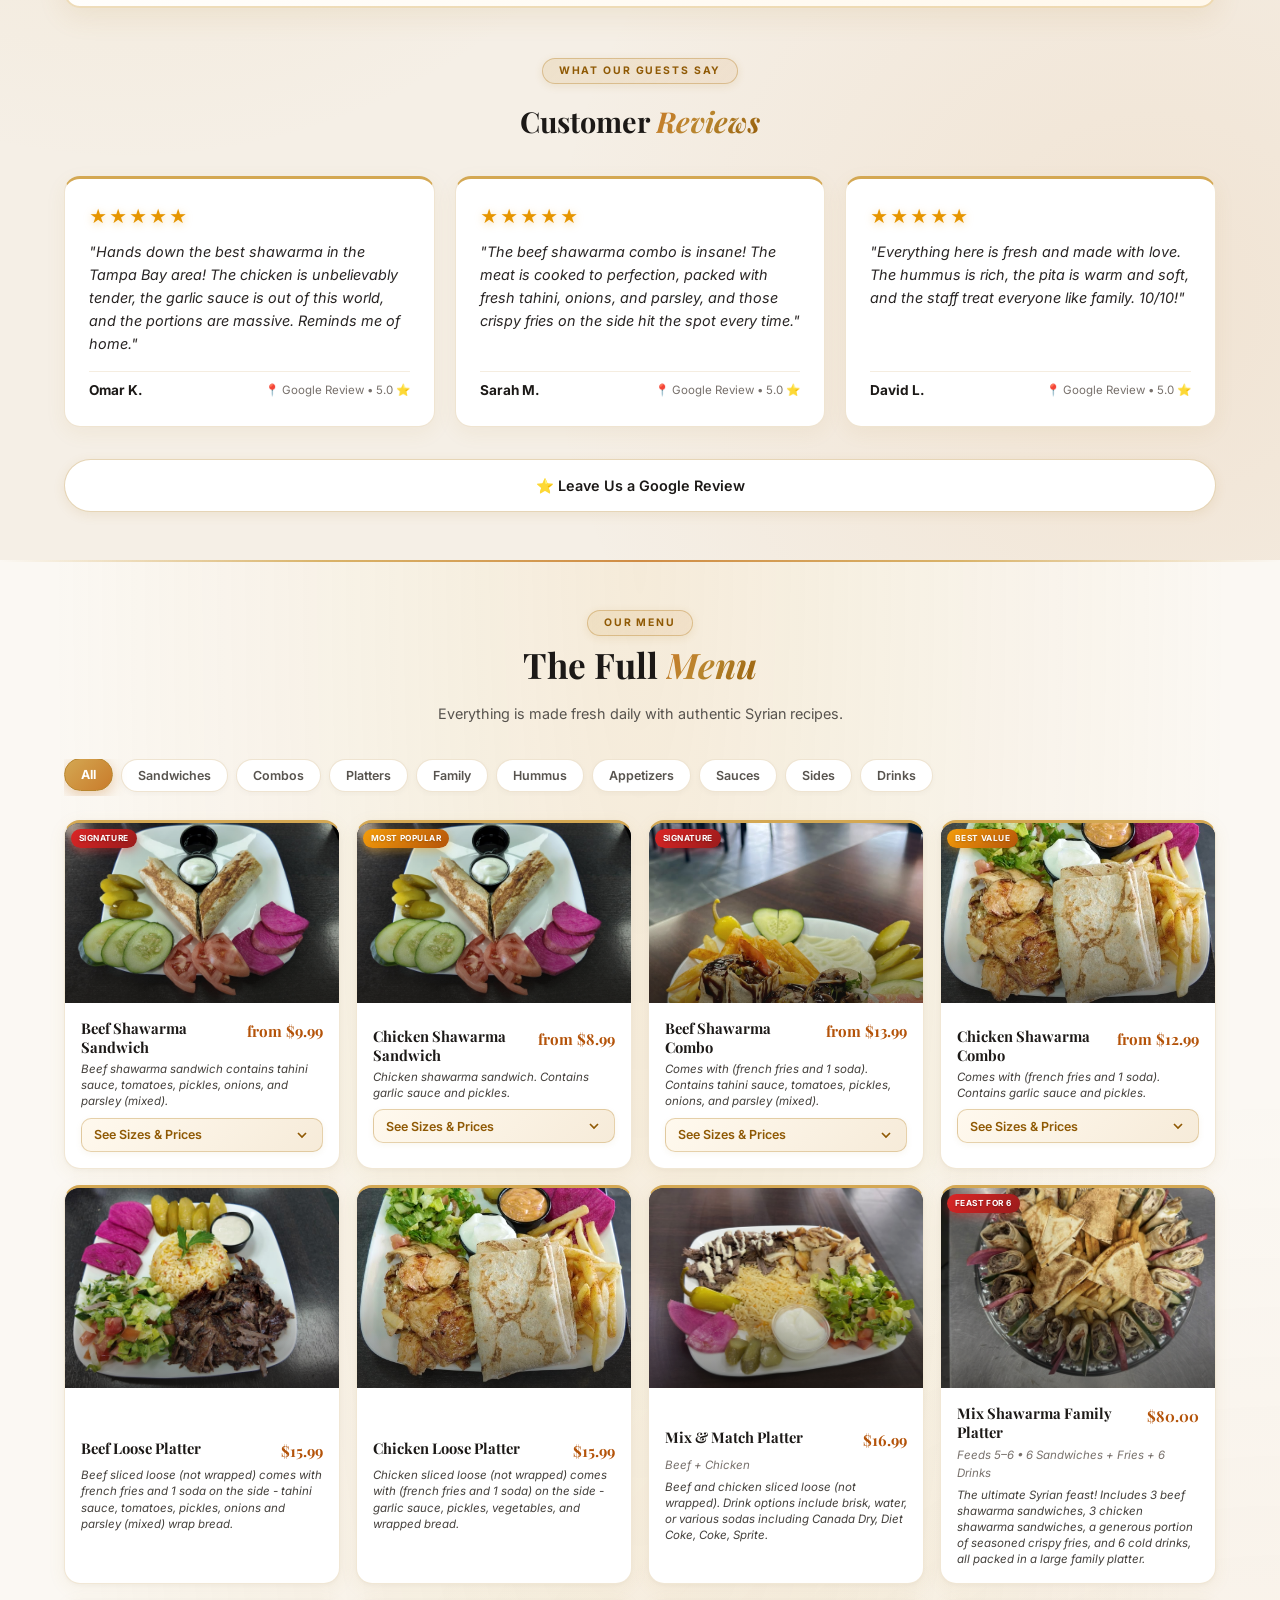
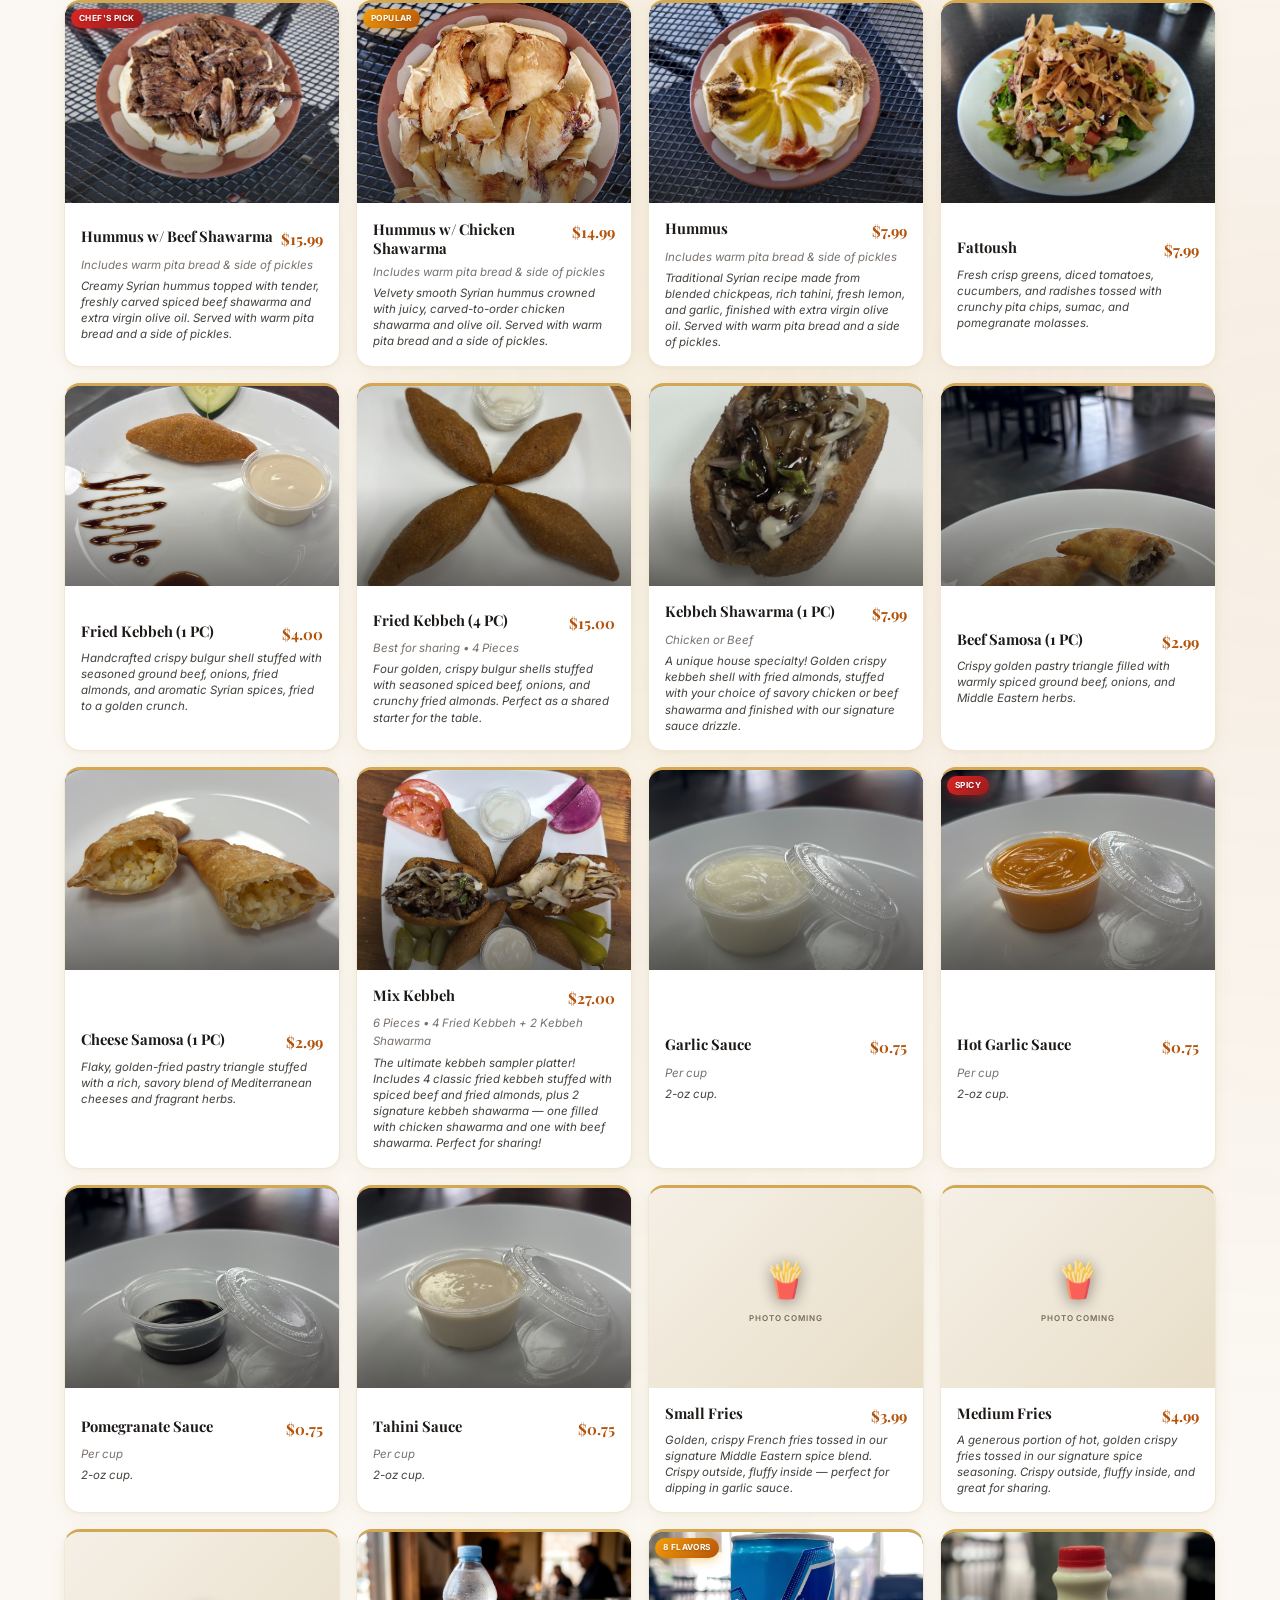
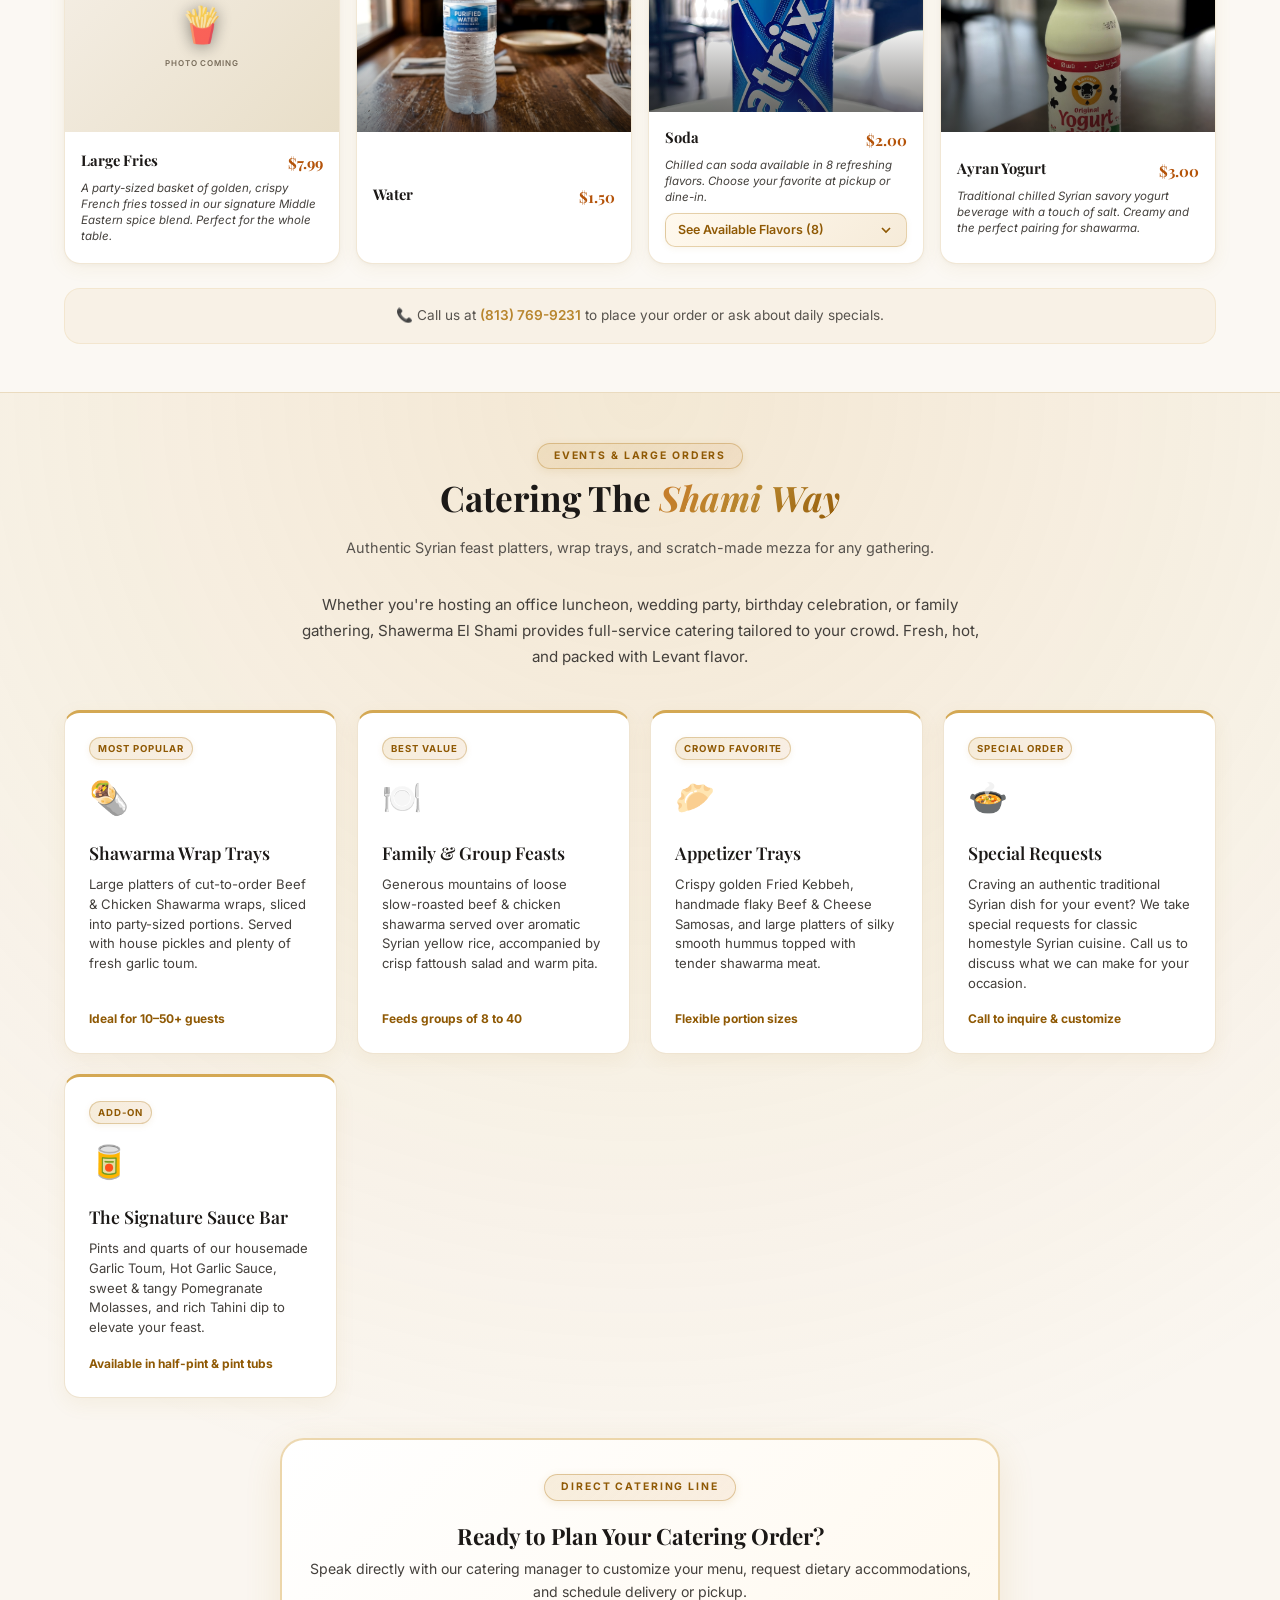
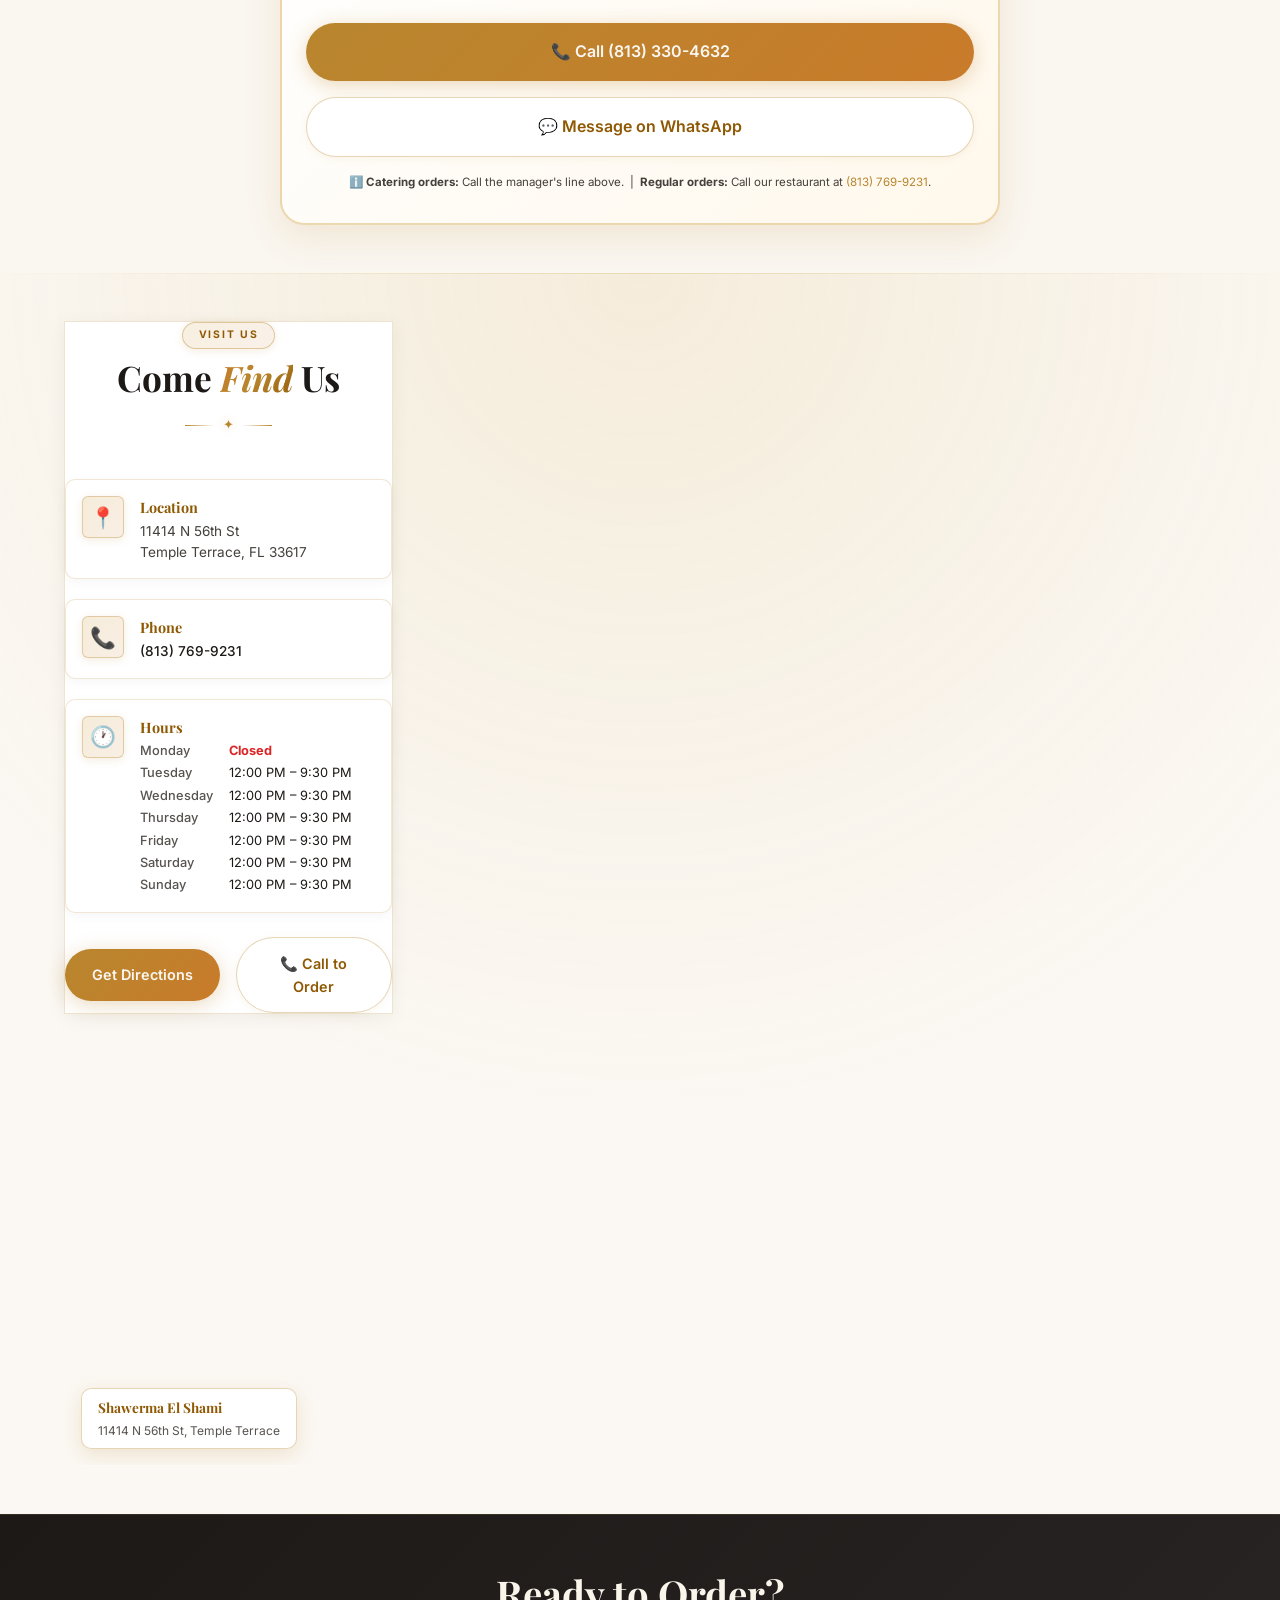
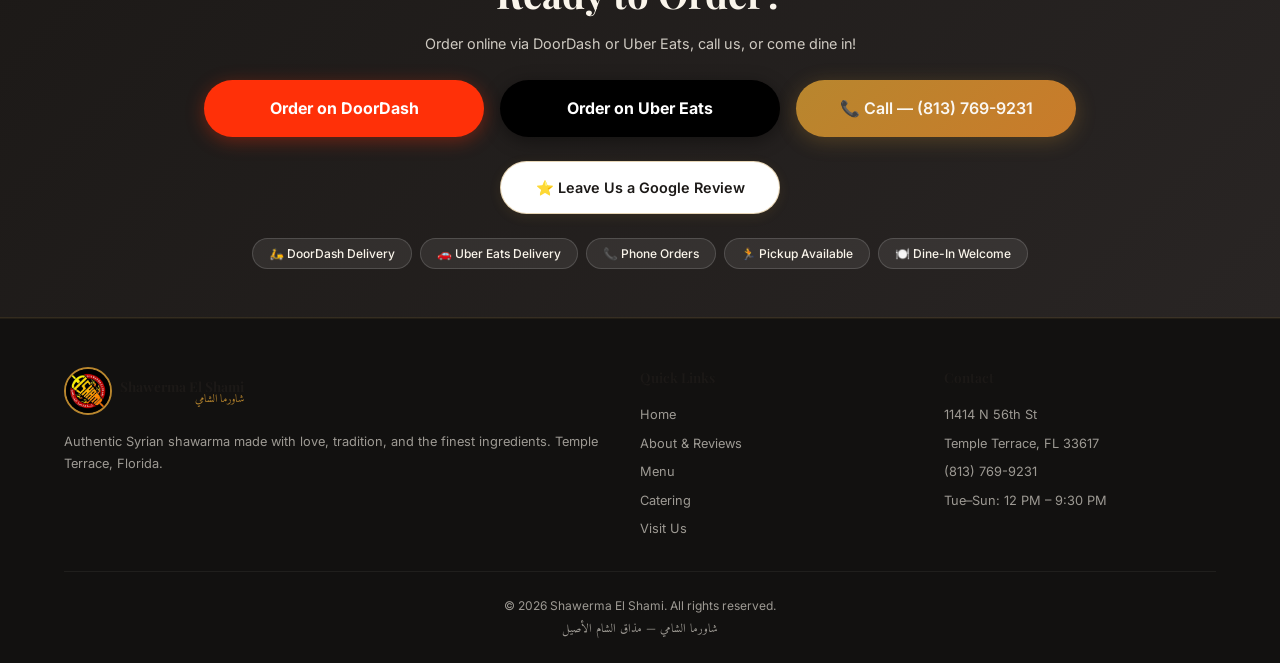
==== commit f9ebbc16: "Add Uber Eats link, rename Appetizer Trays, add Special Requests card, fix catering number display" ====
--- a/index.html
+++ b/index.html
@@ -99,6 +99,13 @@
                     <svg class="doordash-icon" viewBox="0 0 24 24" fill="currentColor" aria-hidden="true"><path d="M12.5 2C7.81 2 4 5.81 4 10.5c0 2.9 1.45 5.47 3.66 7.04L7 21l3.75-1.5A8.44 8.44 0 0012.5 19c4.69 0 8.5-3.81 8.5-8.5S17.19 2 12.5 2z"/></svg>
                     Order on DoorDash
                 </a>
+                <a href="https://www.ubereats.com/store/shawarma-elshami/22a22178-5a18-748a-ccd7-727dce0bb6b9"
+                   target="_blank" rel="noopener"
+                   class="btn btn-ubereats"
+                   id="ubereatsBtn">
+                    <svg class="ubereats-icon" viewBox="0 0 24 24" fill="currentColor" aria-hidden="true"><path d="M12 2C6.477 2 2 6.477 2 12s4.477 10 10 10 10-4.477 10-10S17.523 2 12 2zm0 4a6 6 0 110 12A6 6 0 0112 6zm0 2a4 4 0 100 8 4 4 0 000-8z"/></svg>
+                    Order on Uber Eats
+                </a>
                 <a href="https://g.page/r/CbhoYvNoSDHFEBM/review"
                    target="_blank" rel="noopener"
                    class="btn btn-google-review"
@@ -731,9 +738,17 @@
                 <div class="catering-card">
                     <span class="catering-card-badge">Crowd Favorite</span>
                     <div style="font-size: 2rem; margin: 4px 0;">🥟</div>
-                    <h3>Hot Mezza &amp; Appetizer Trays</h3>
+                    <h3>Appetizer Trays</h3>
                     <p>Crispy golden Fried Kebbeh, handmade flaky Beef &amp; Cheese Samosas, and large platters of silky smooth hummus topped with tender shawarma meat.</p>
                     <span class="catering-card-servings">Flexible portion sizes</span>
+                </div>
+
+                <div class="catering-card">
+                    <span class="catering-card-badge">Special Order</span>
+                    <div style="font-size: 2rem; margin: 4px 0;">🍲</div>
+                    <h3>Special Requests</h3>
+                    <p>Craving an authentic traditional Syrian dish for your event? We take special requests for classic homestyle Syrian cuisine. Call us to discuss what we can make for your occasion.</p>
+                    <span class="catering-card-servings">Call to inquire &amp; customize</span>
                 </div>
 
                 <div class="catering-card">
@@ -749,17 +764,11 @@
             <div class="catering-contact-box">
                 <span class="section-tag" style="background: rgba(212,168,83,0.15); color: var(--color-gold);">Direct Catering Line</span>
                 <h3 style="margin-top: 10px;">Ready to Plan Your Catering Order?</h3>
-                <p>Call our dedicated catering coordinator directly to customize your menu, request special dietary accommodations, and schedule delivery or pickup.</p>
-                
-                <div>
-                    <a href="tel:+18133304632" class="catering-phone-highlight">
-                        <span>📞</span> +1 (813) 330-4632
-                    </a>
-                </div>
+                <p>Speak directly with our catering manager to customize your menu, request dietary accommodations, and schedule delivery or pickup.</p>
 
                 <div class="catering-actions">
                     <a href="tel:+18133304632" class="btn btn-primary btn-lg">
-                        📞 Call Catering: (813) 330-4632
+                        📞 Call (813) 330-4632
                     </a>
                     <a href="https://wa.me/18133304632?text=Hello%2C%20I%20am%20interested%20in%20catering%20orders%20from%20Shawerma%20El%20Shami" target="_blank" rel="noopener" class="btn btn-secondary btn-lg">
                         💬 Message on WhatsApp
@@ -767,7 +776,7 @@
                 </div>
 
                 <p class="catering-note">
-                    ℹ️ For large catering orders, we recommend contacting us 24–48 hours in advance. For regular daily orders, please call our restaurant line at (813) 769-9231.
+                    ℹ️ <strong>Catering orders:</strong> Call the manager's line above. &nbsp;|&nbsp; <strong>Regular orders:</strong> Call our restaurant at <a href="tel:8137699231" style="color: var(--color-gold);">(813) 769-9231</a>.
                 </p>
             </div>
         </div>
@@ -827,11 +836,14 @@
         <div class="container">
             <div class="cta-content">
                 <h2>Ready to Order?</h2>
-                <p>Order online via DoorDash, call us, or come dine in!</p>
+                <p>Order online via DoorDash or Uber Eats, call us, or come dine in!</p>
                 <div class="cta-buttons">
                     <a href="https://www.doordash.com/store/shawarma-elshami-temple-terrace-25059818/23386373/"
                        target="_blank" rel="noopener"
                        class="btn btn-doordash btn-lg">Order on DoorDash</a>
+                    <a href="https://www.ubereats.com/store/shawarma-elshami/22a22178-5a18-748a-ccd7-727dce0bb6b9"
+                       target="_blank" rel="noopener"
+                       class="btn btn-ubereats btn-lg">Order on Uber Eats</a>
                     <a href="tel:8137699231" class="btn btn-primary btn-lg">📞 Call — (813) 769-9231</a>
                 </div>
                 <div class="cta-buttons" style="margin-top: 0.75rem;">
@@ -841,6 +853,7 @@
                 </div>
                 <div class="delivery-badges">
                     <span class="delivery-badge">🛵 DoorDash Delivery</span>
+                    <span class="delivery-badge">🚗 Uber Eats Delivery</span>
                     <span class="delivery-badge">📞 Phone Orders</span>
                     <span class="delivery-badge">🏃 Pickup Available</span>
                     <span class="delivery-badge">🍽️ Dine-In Welcome</span>
--- a/styles.css
+++ b/styles.css
@@ -597,6 +597,31 @@
     flex-shrink: 0;
 }
 
+/* ── Uber Eats Button ── */
+.btn-ubereats {
+    background: #000;
+    color: #fff;
+    font-weight: 700;
+    border: none;
+    box-shadow: 0 4px 18px rgba(0, 0, 0, 0.4);
+    gap: 8px;
+}
+
+.btn-ubereats:hover {
+    background: #1a1a1a;
+    transform: translateY(-1px);
+    box-shadow: 0 8px 28px rgba(0, 0, 0, 0.5);
+    color: #06c167;
+}
+
+.btn-ubereats:active { transform: scale(0.97); }
+
+.ubereats-icon {
+    width: 18px;
+    height: 18px;
+    flex-shrink: 0;
+}
+
 /* ── Google Review Button ── */
 .btn-google-review {
     background: rgba(255, 255, 255, 0.06);
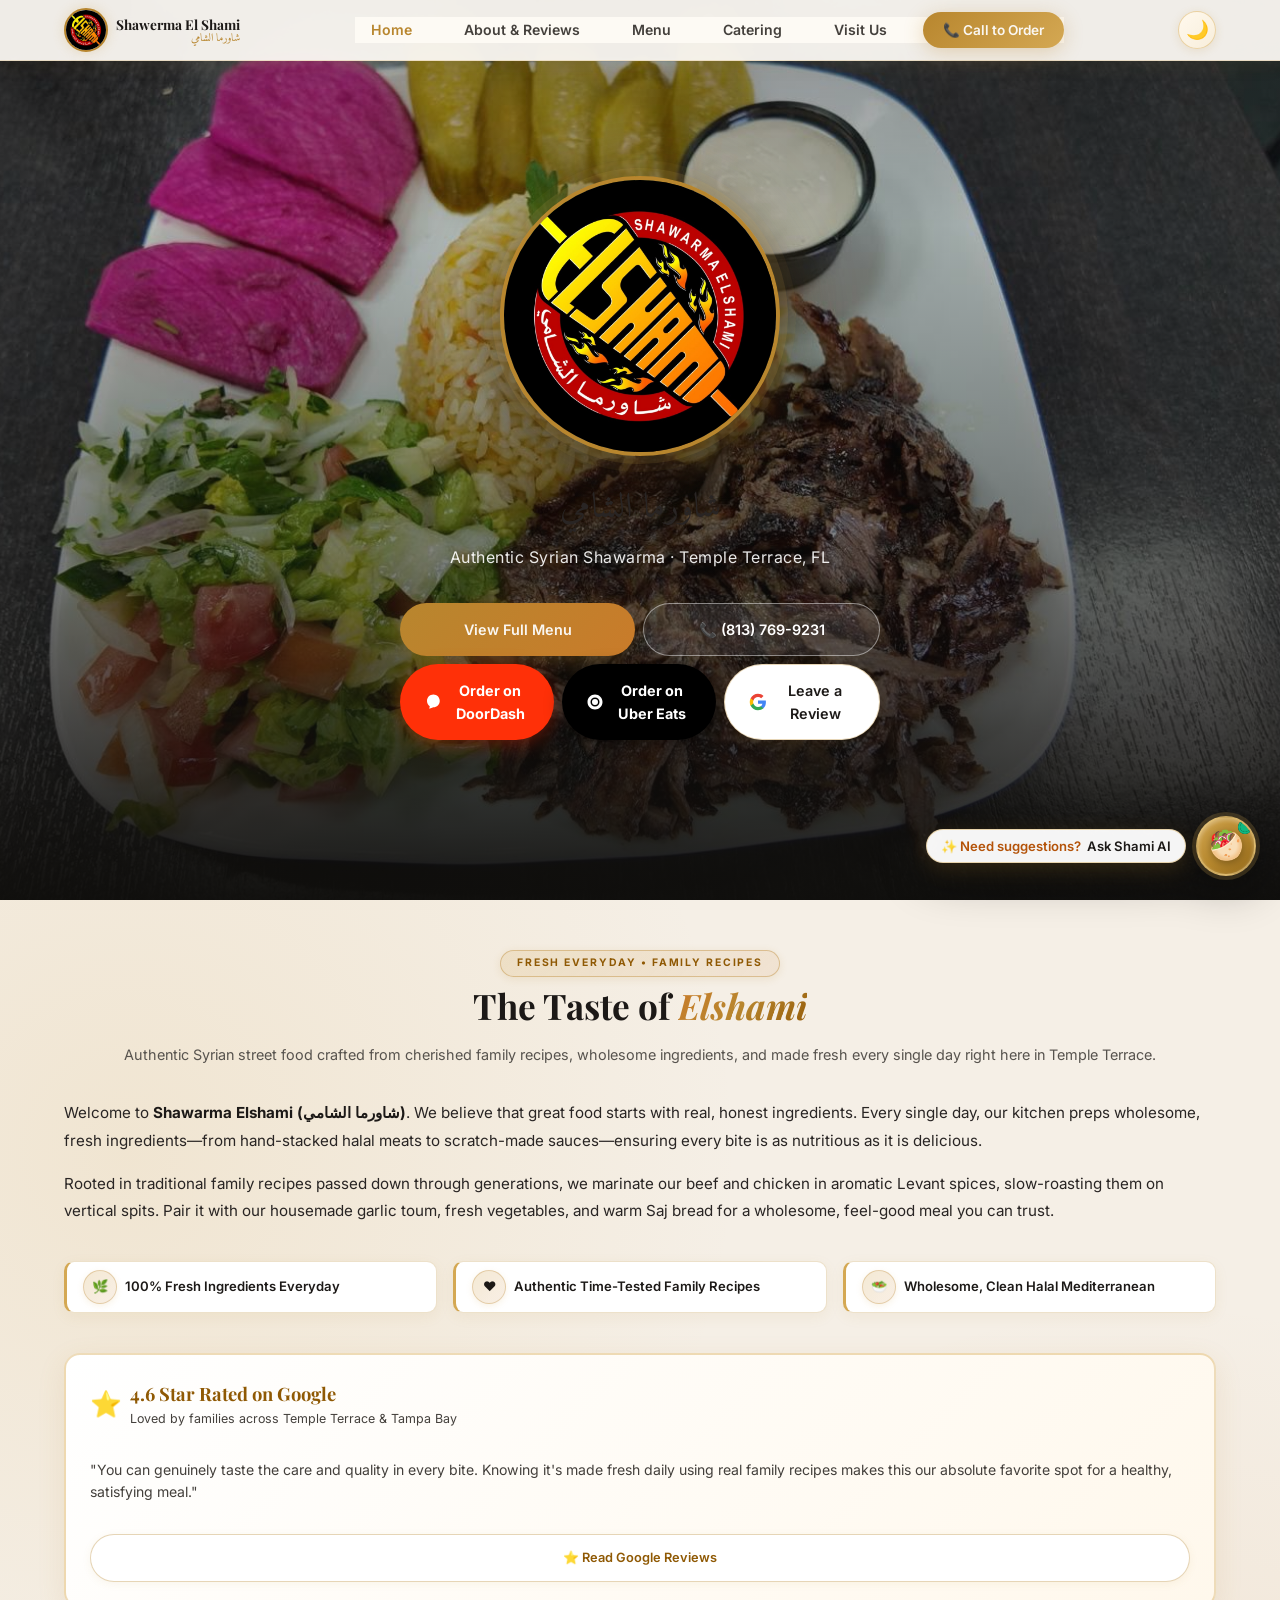
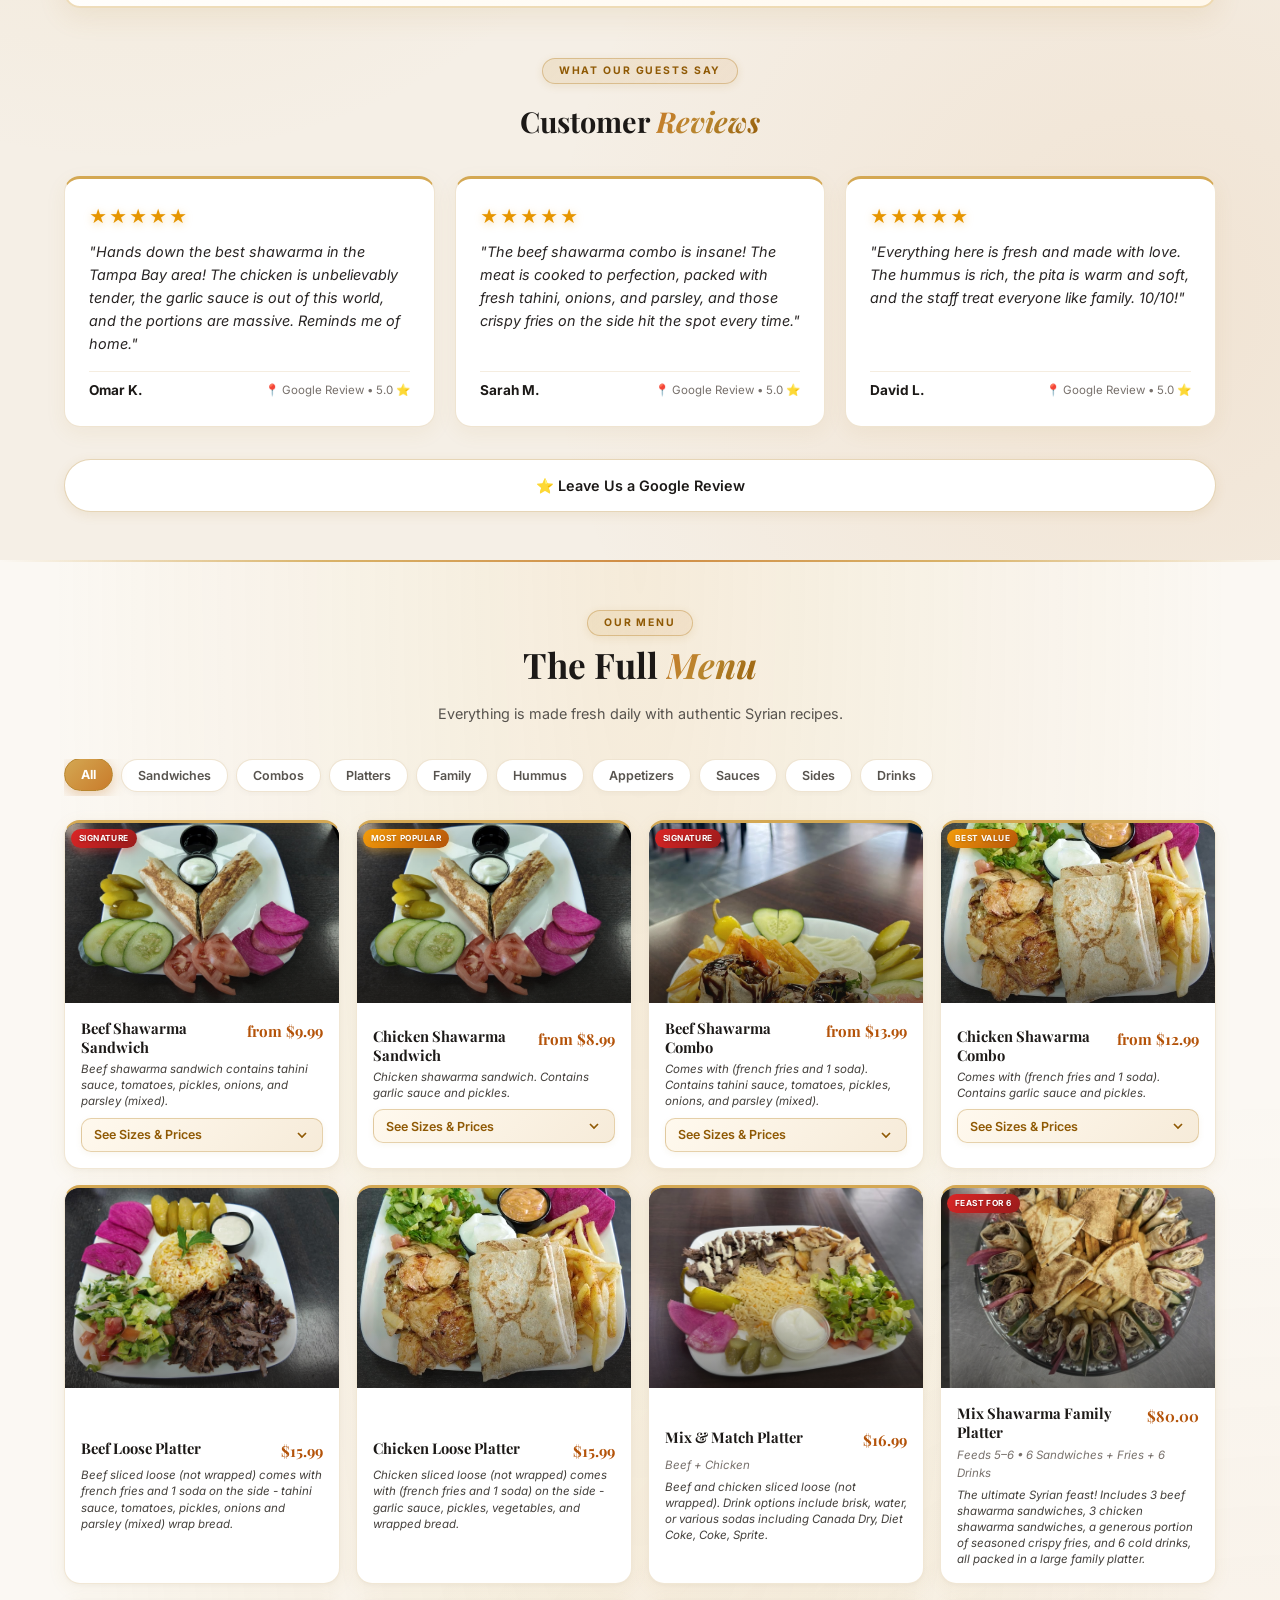
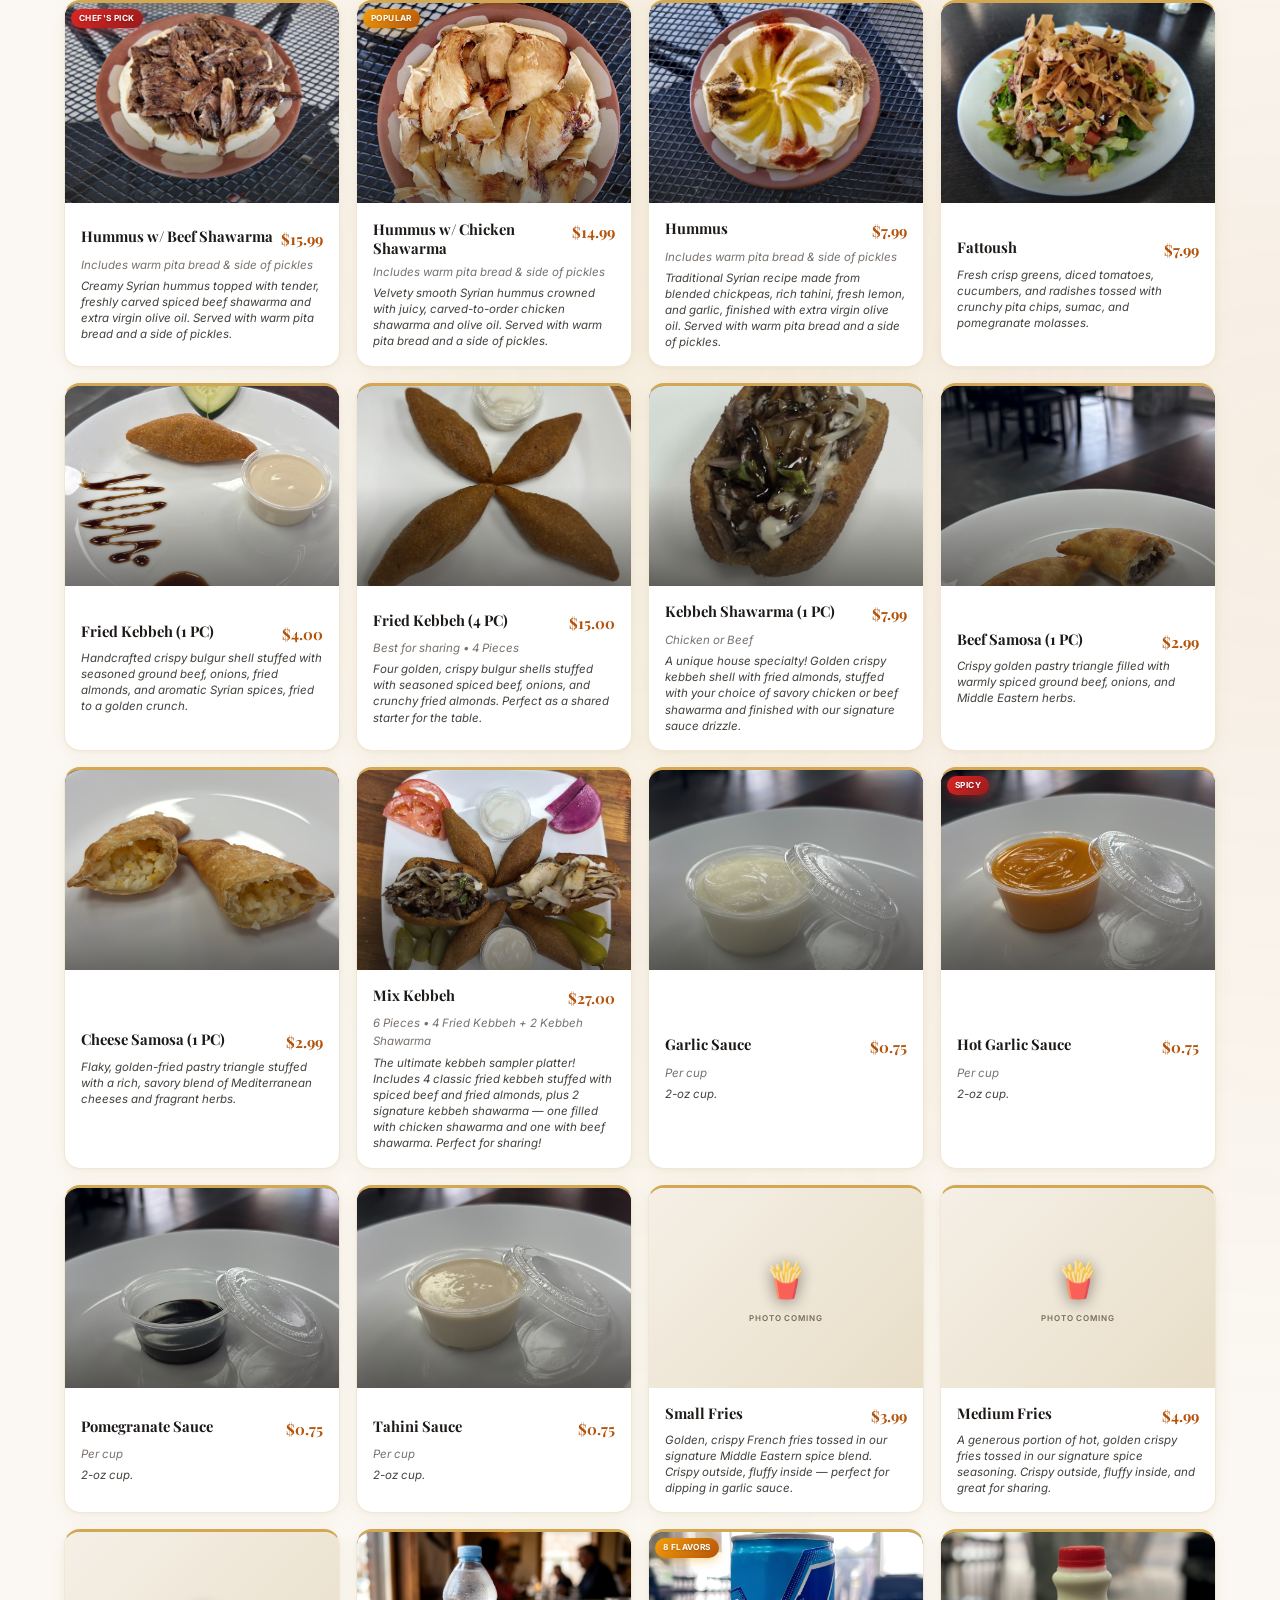
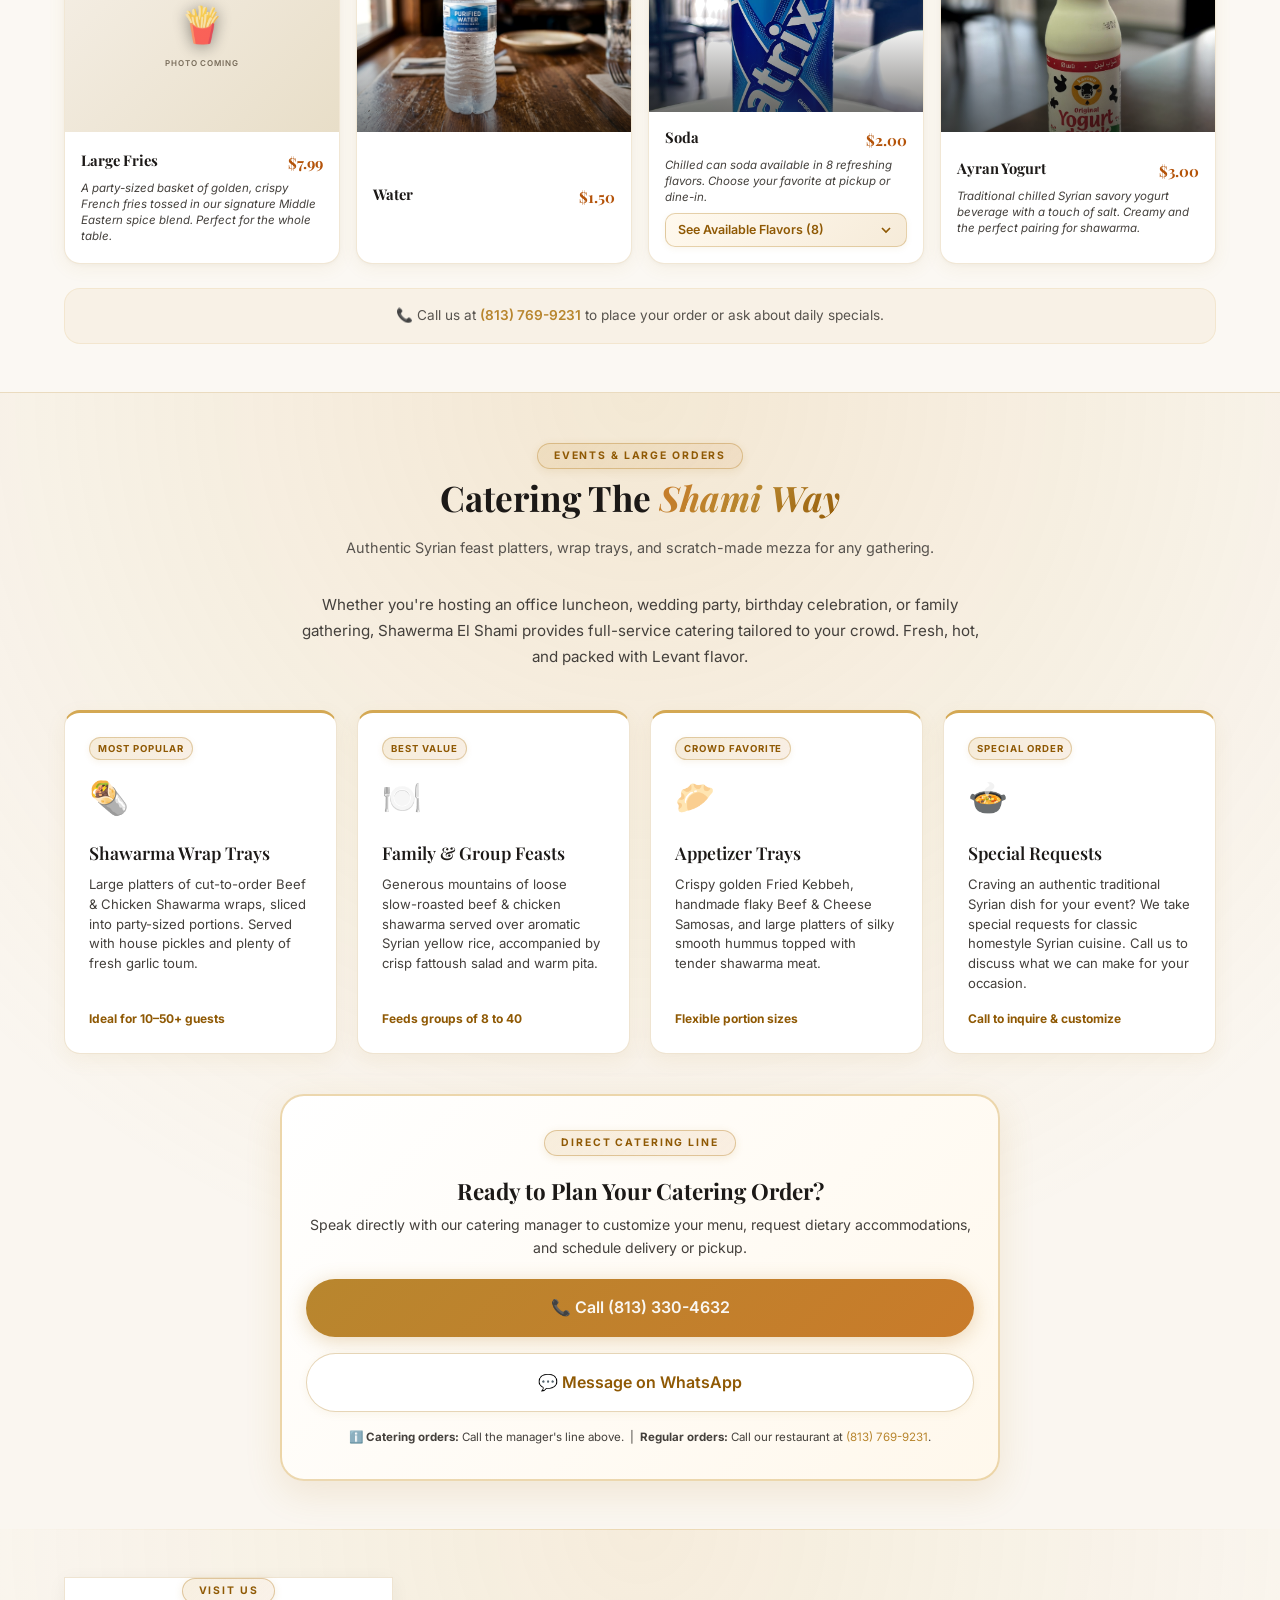
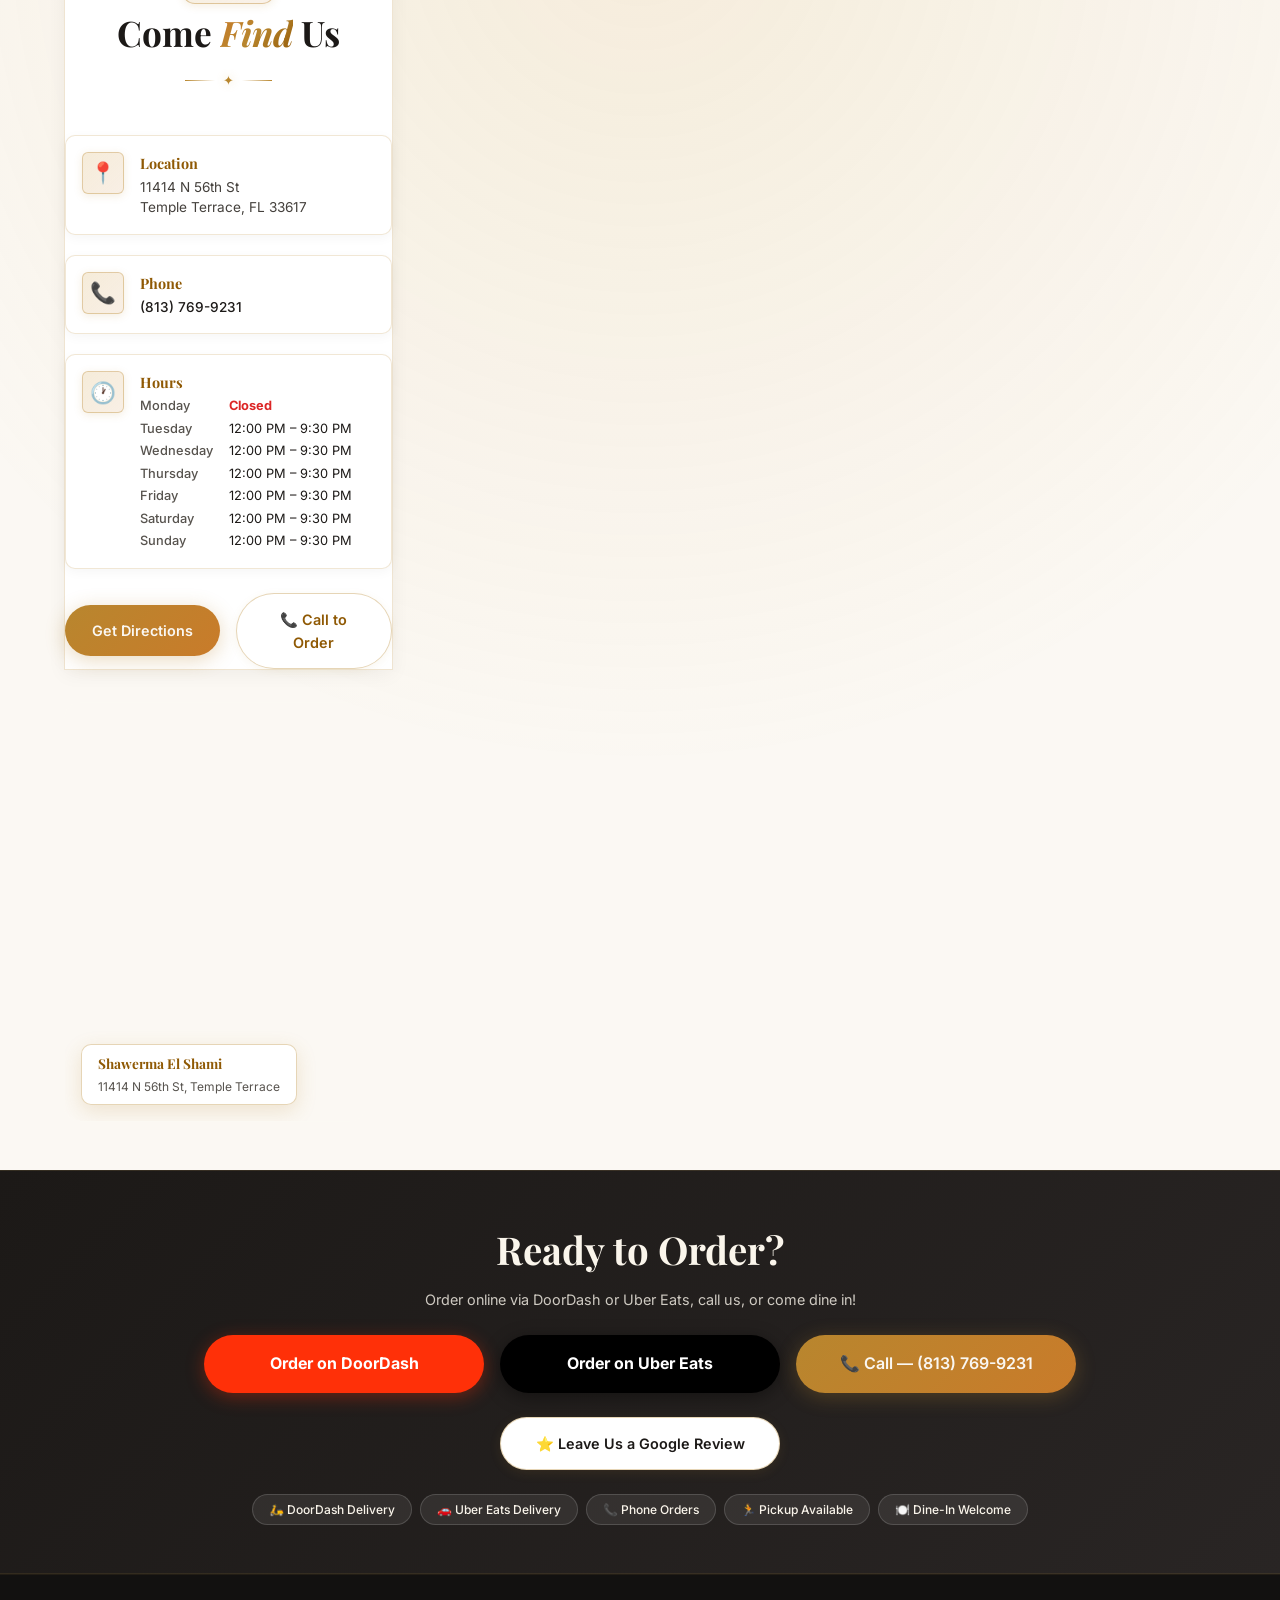
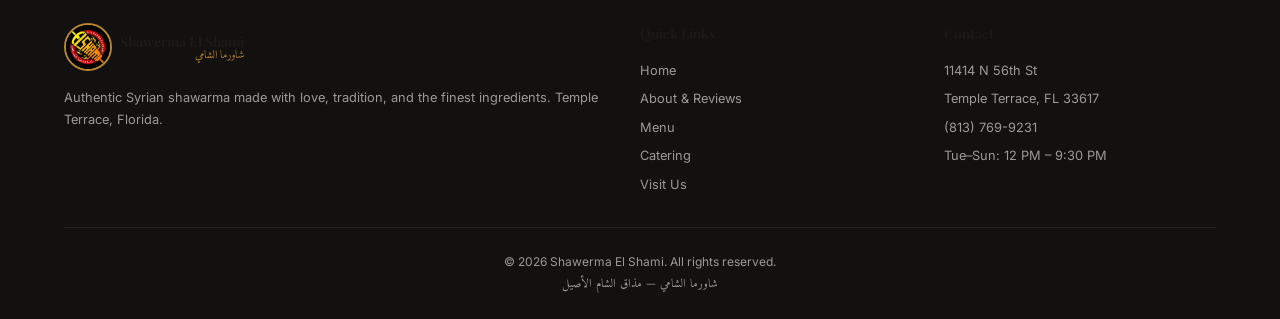
==== commit 7e76168b: "Remove Signature Sauce Bar catering card" ====
--- a/index.html
+++ b/index.html
@@ -750,14 +750,6 @@
                     <p>Craving an authentic traditional Syrian dish for your event? We take special requests for classic homestyle Syrian cuisine. Call us to discuss what we can make for your occasion.</p>
                     <span class="catering-card-servings">Call to inquire &amp; customize</span>
                 </div>
-
-                <div class="catering-card">
-                    <span class="catering-card-badge">Add-On</span>
-                    <div style="font-size: 2rem; margin: 4px 0;">🥫</div>
-                    <h3>The Signature Sauce Bar</h3>
-                    <p>Pints and quarts of our housemade Garlic Toum, Hot Garlic Sauce, sweet &amp; tangy Pomegranate Molasses, and rich Tahini dip to elevate your feast.</p>
-                    <span class="catering-card-servings">Available in half-pint &amp; pint tubs</span>
-                </div>
             </div>
 
             <!-- Dedicated Catering Contact Card -->
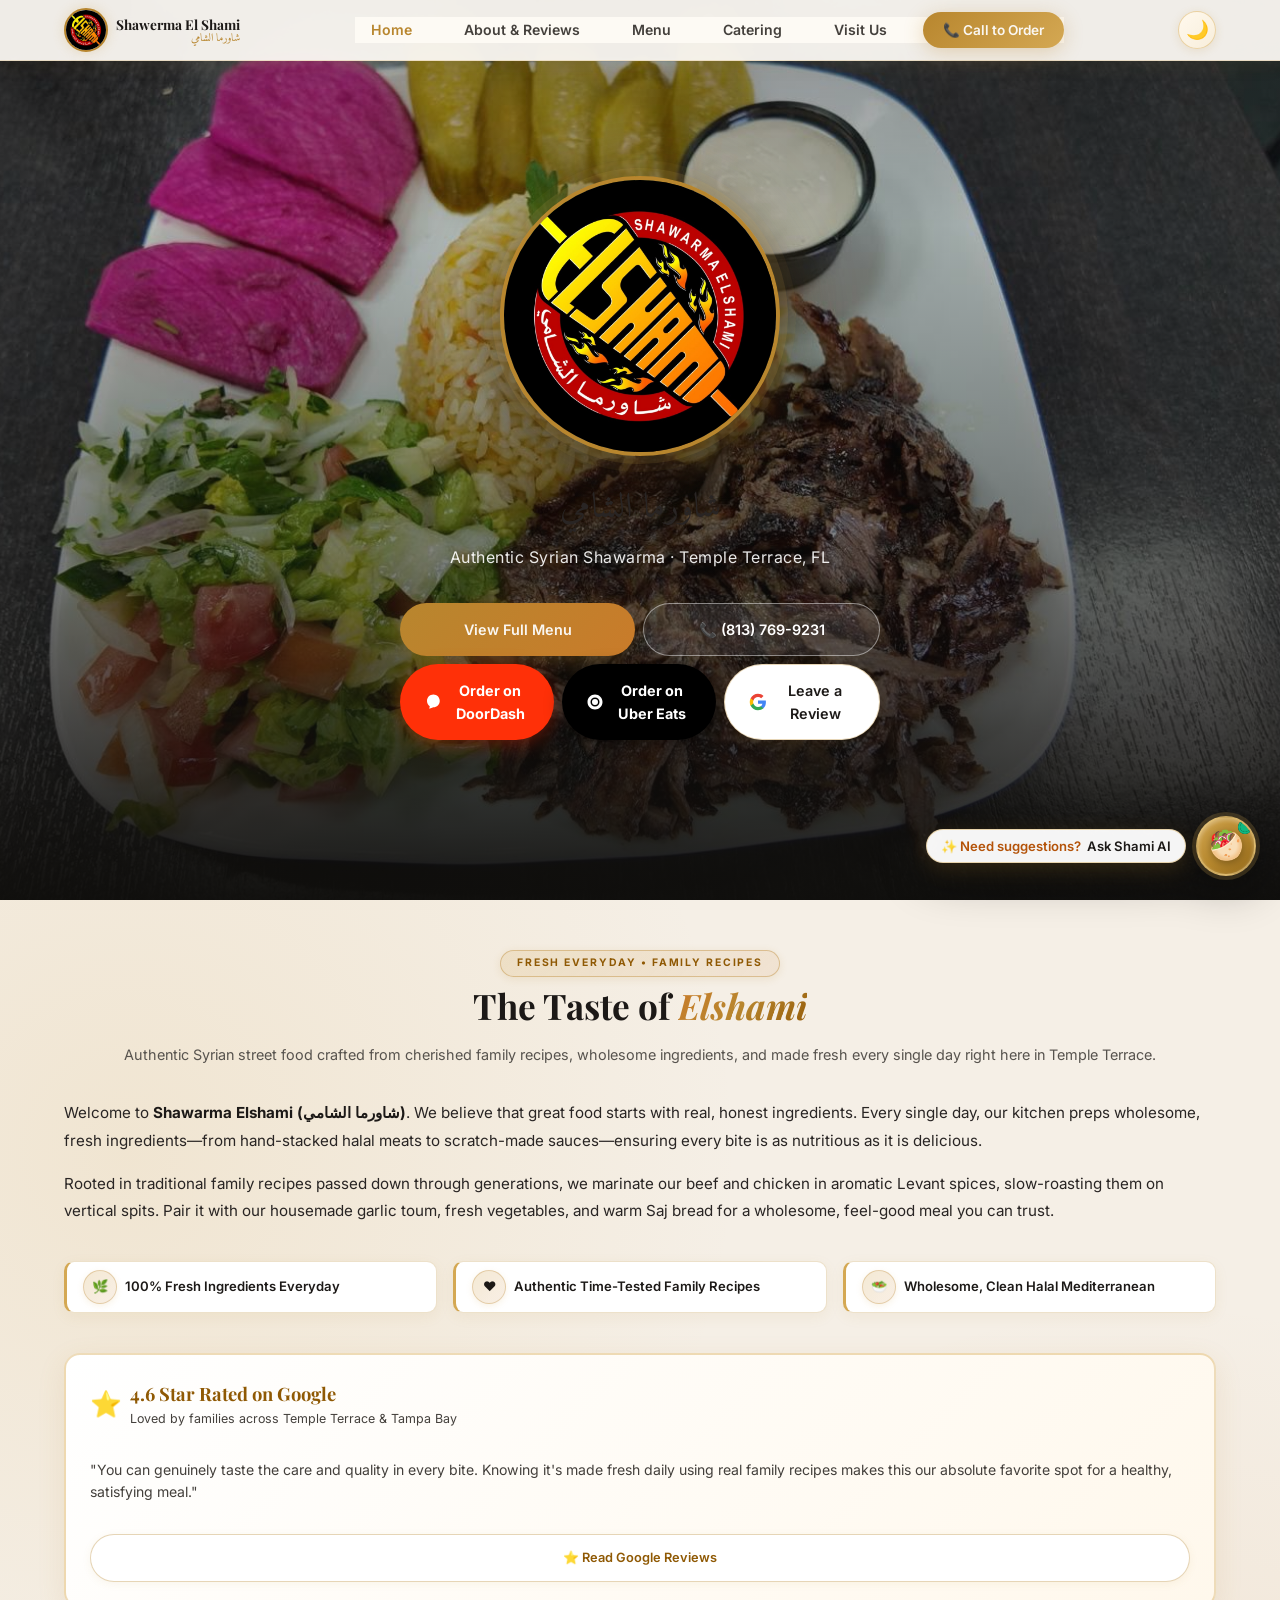
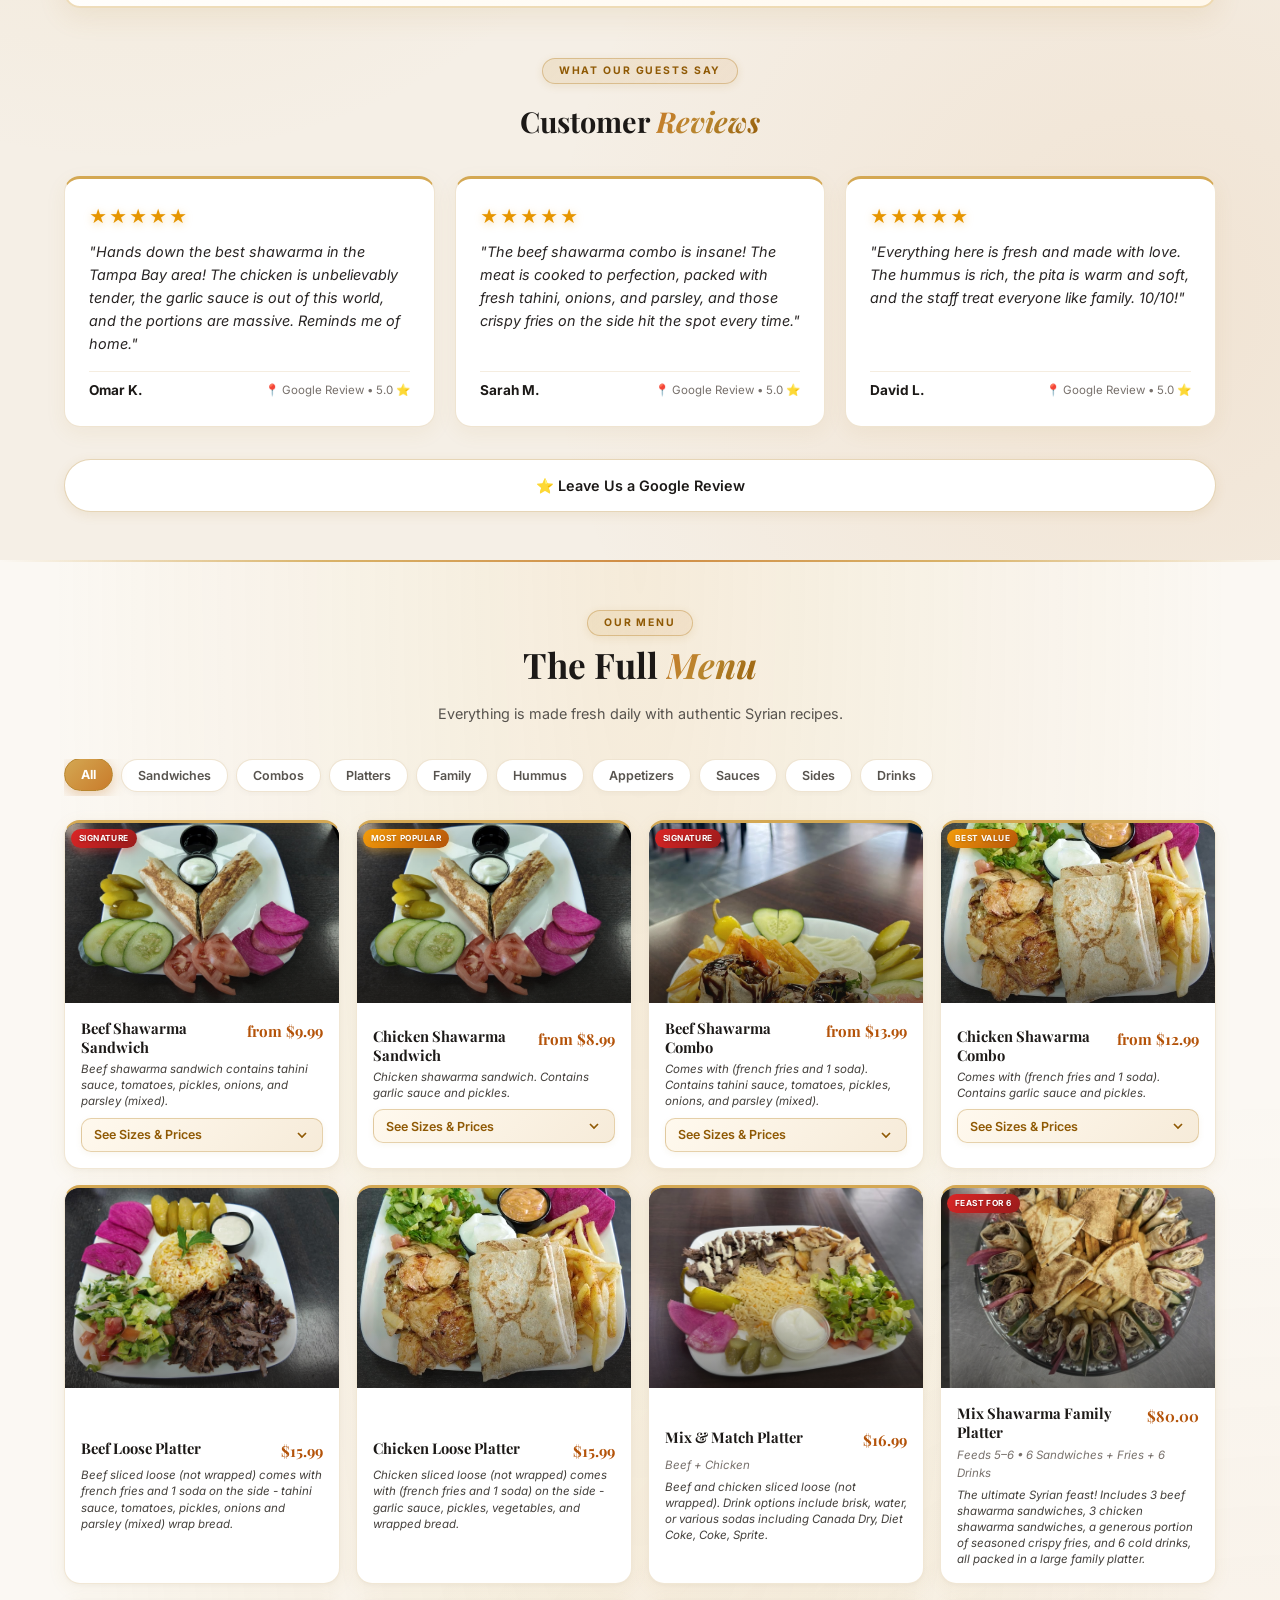
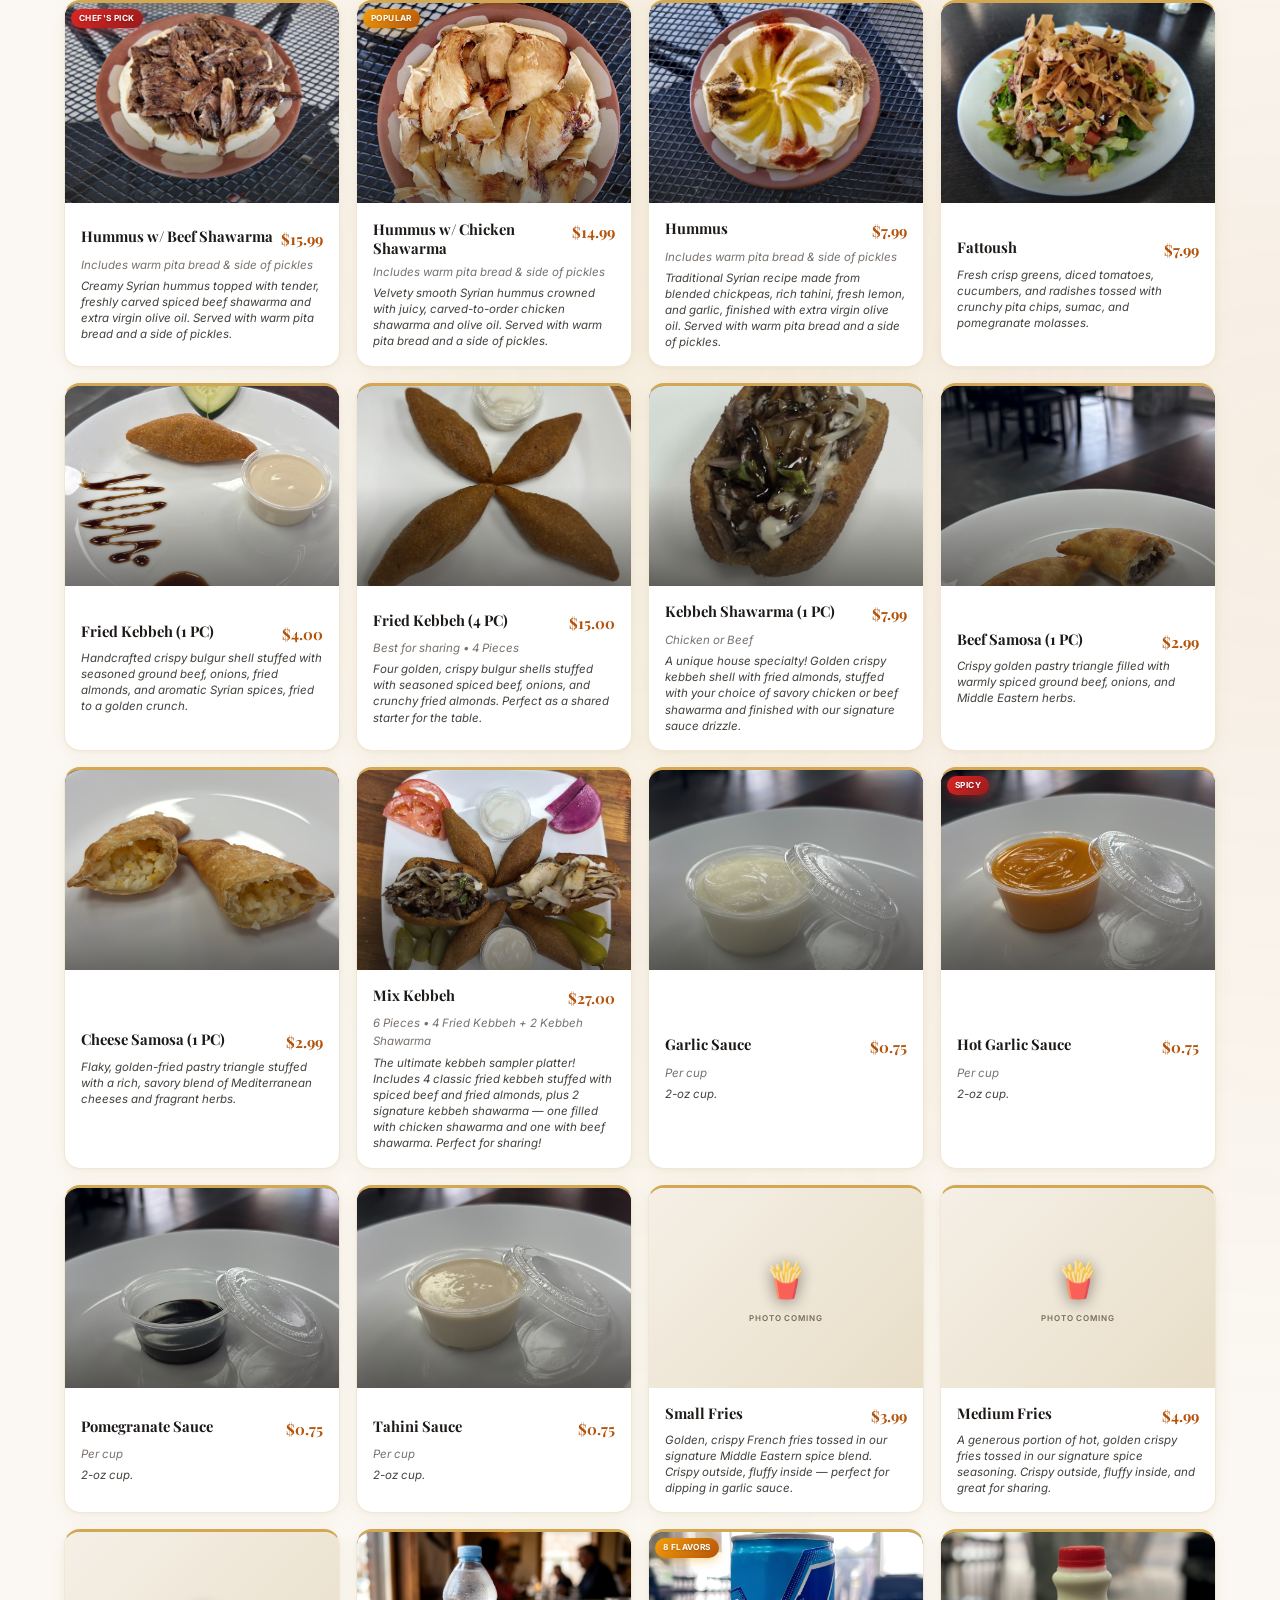
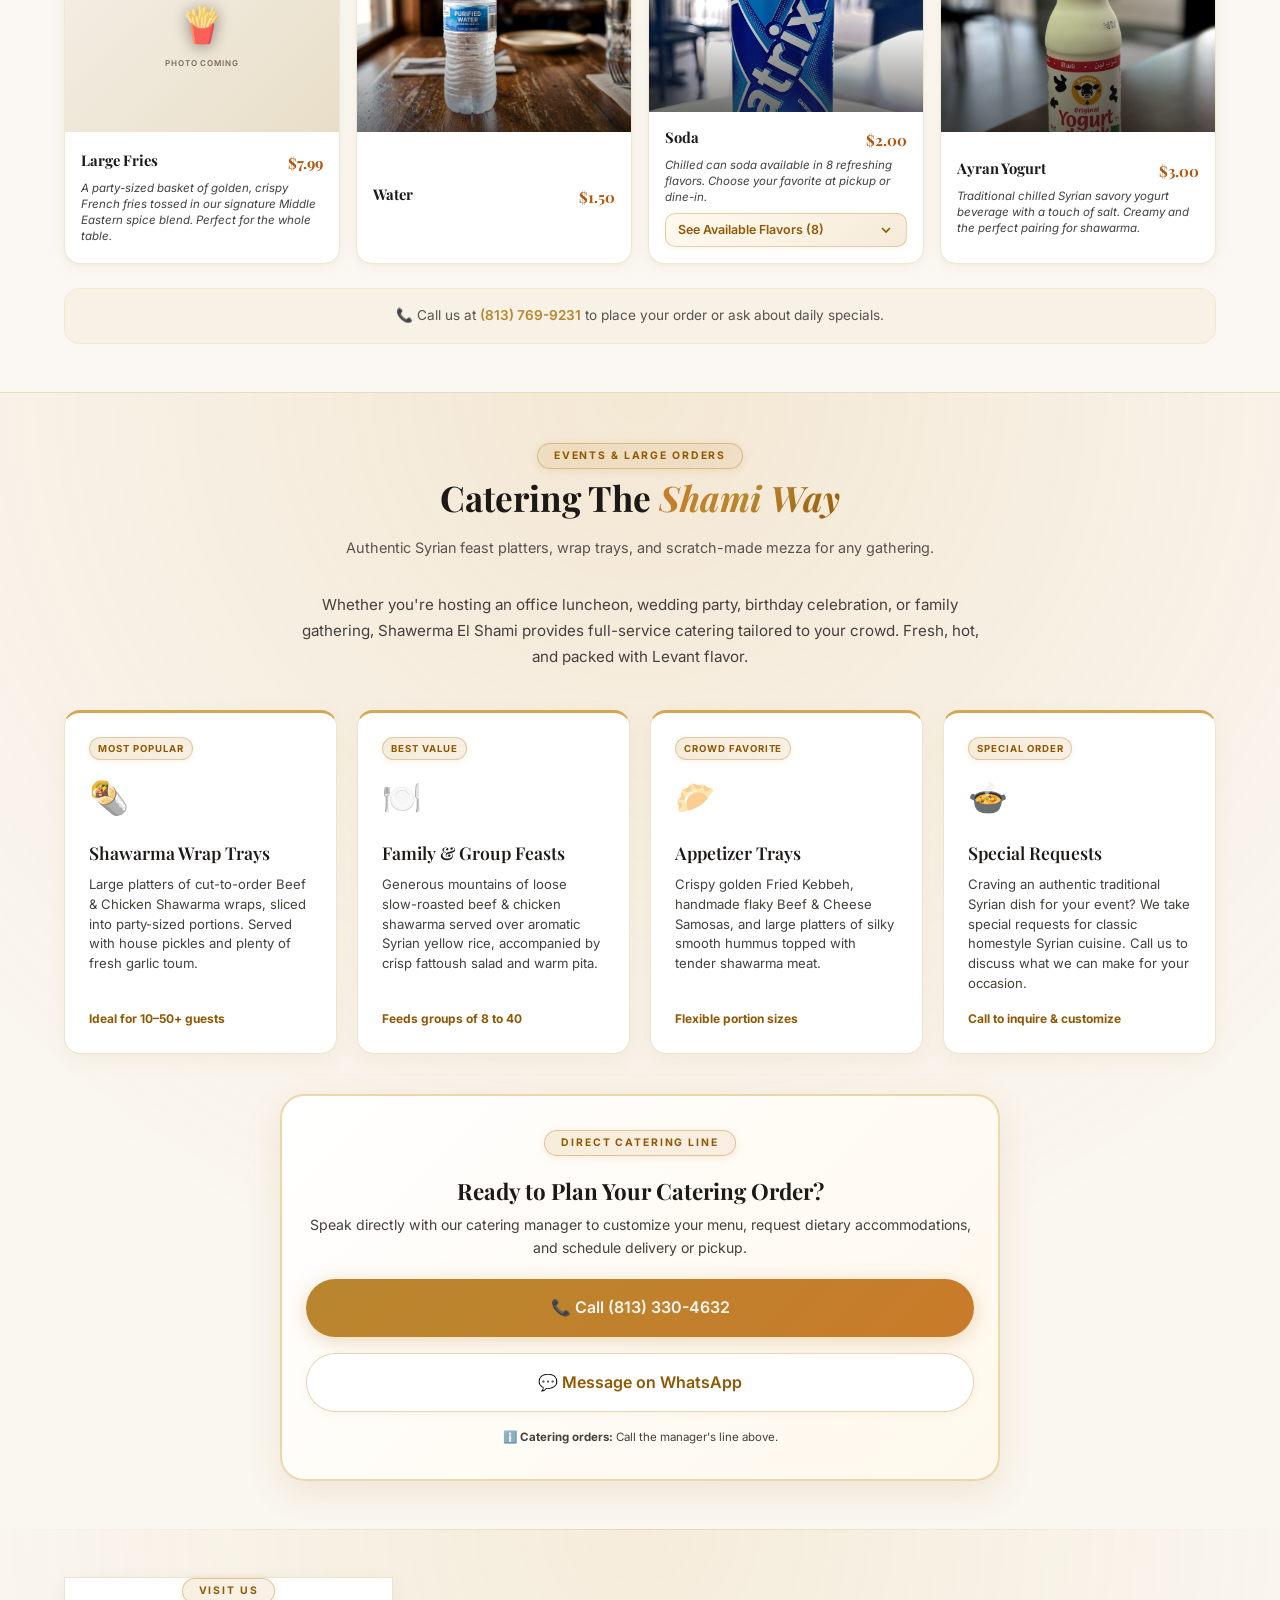
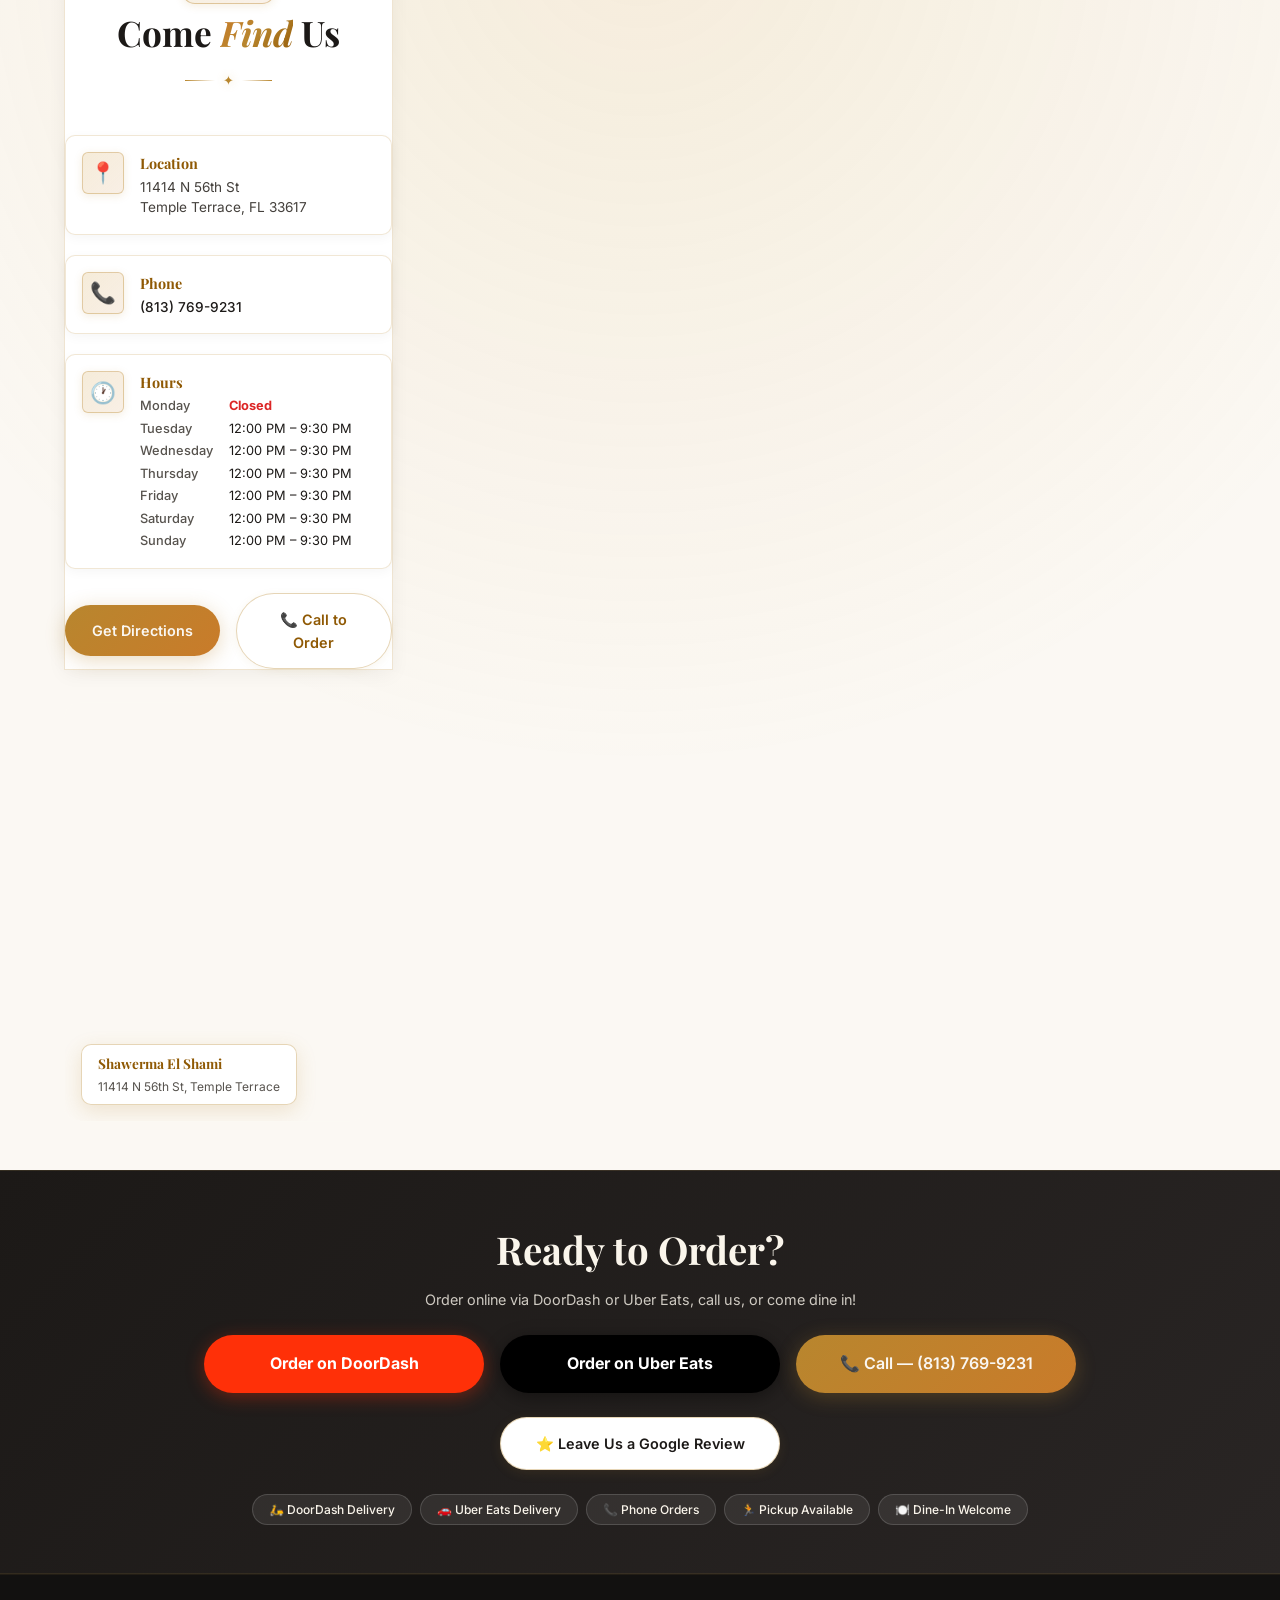
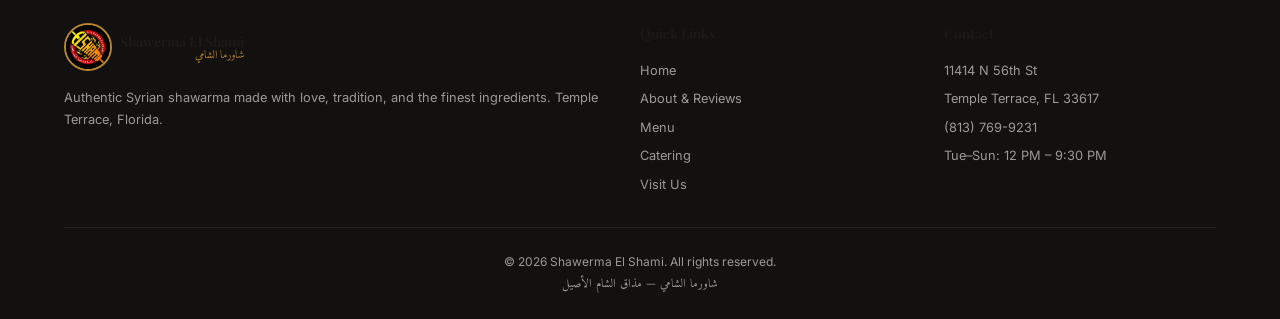
==== commit 6fdcf042: "Remove restaurant number from catering note" ====
--- a/index.html
+++ b/index.html
@@ -99,7 +99,7 @@
                     <svg class="doordash-icon" viewBox="0 0 24 24" fill="currentColor" aria-hidden="true"><path d="M12.5 2C7.81 2 4 5.81 4 10.5c0 2.9 1.45 5.47 3.66 7.04L7 21l3.75-1.5A8.44 8.44 0 0012.5 19c4.69 0 8.5-3.81 8.5-8.5S17.19 2 12.5 2z"/></svg>
                     Order on DoorDash
                 </a>
-                <a href="https://www.ubereats.com/store/shawarma-elshami/22a22178-5a18-748a-ccd7-727dce0bb6b9"
+                <a href="https://www.ubereats.com/store/shawarma-elshami/lVLWtcylQVSMgaZioPZ6SQ"
                    target="_blank" rel="noopener"
                    class="btn btn-ubereats"
                    id="ubereatsBtn">
@@ -768,7 +768,7 @@
                 </div>
 
                 <p class="catering-note">
-                    ℹ️ <strong>Catering orders:</strong> Call the manager's line above. &nbsp;|&nbsp; <strong>Regular orders:</strong> Call our restaurant at <a href="tel:8137699231" style="color: var(--color-gold);">(813) 769-9231</a>.
+                    ℹ️ <strong>Catering orders:</strong> Call the manager's line above.
                 </p>
             </div>
         </div>
@@ -833,7 +833,7 @@
                     <a href="https://www.doordash.com/store/shawarma-elshami-temple-terrace-25059818/23386373/"
                        target="_blank" rel="noopener"
                        class="btn btn-doordash btn-lg">Order on DoorDash</a>
-                    <a href="https://www.ubereats.com/store/shawarma-elshami/22a22178-5a18-748a-ccd7-727dce0bb6b9"
+                    <a href="https://www.ubereats.com/store/shawarma-elshami/lVLWtcylQVSMgaZioPZ6SQ"
                        target="_blank" rel="noopener"
                        class="btn btn-ubereats btn-lg">Order on Uber Eats</a>
                     <a href="tel:8137699231" class="btn btn-primary btn-lg">📞 Call — (813) 769-9231</a>
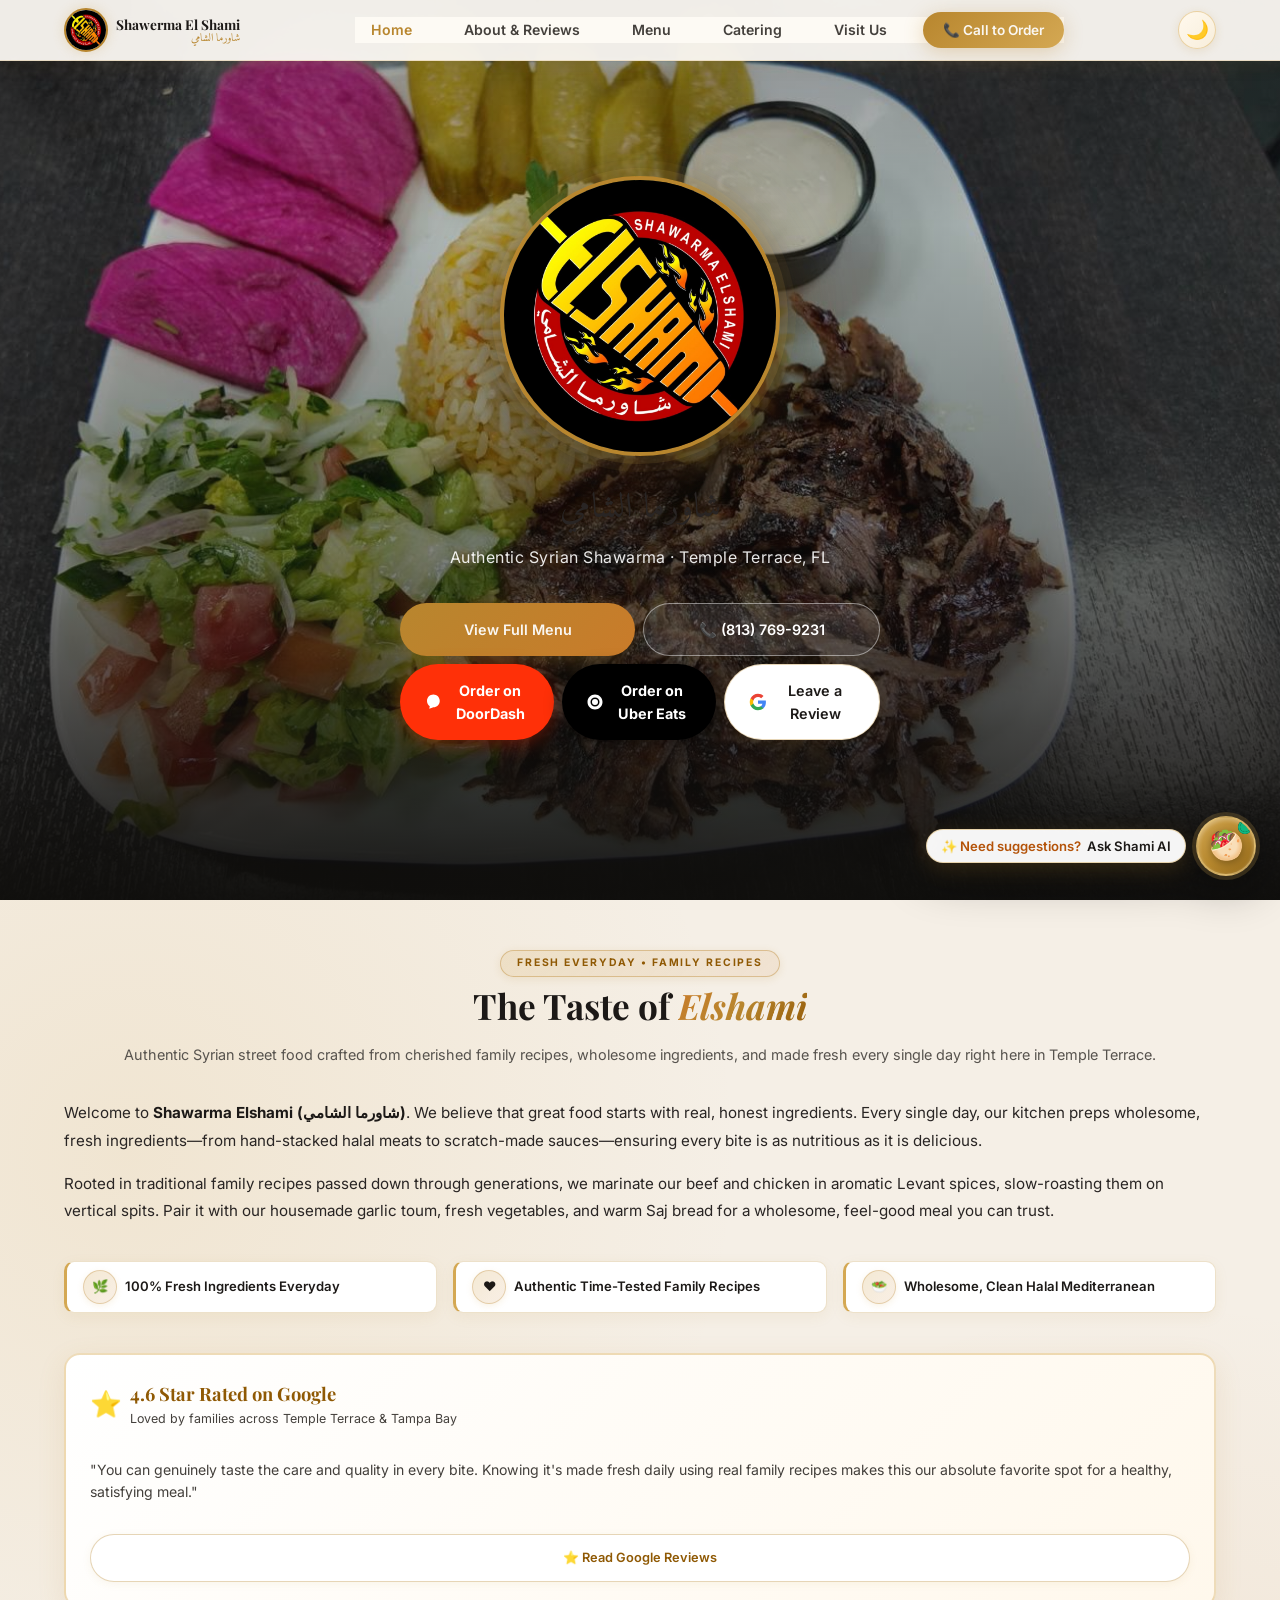
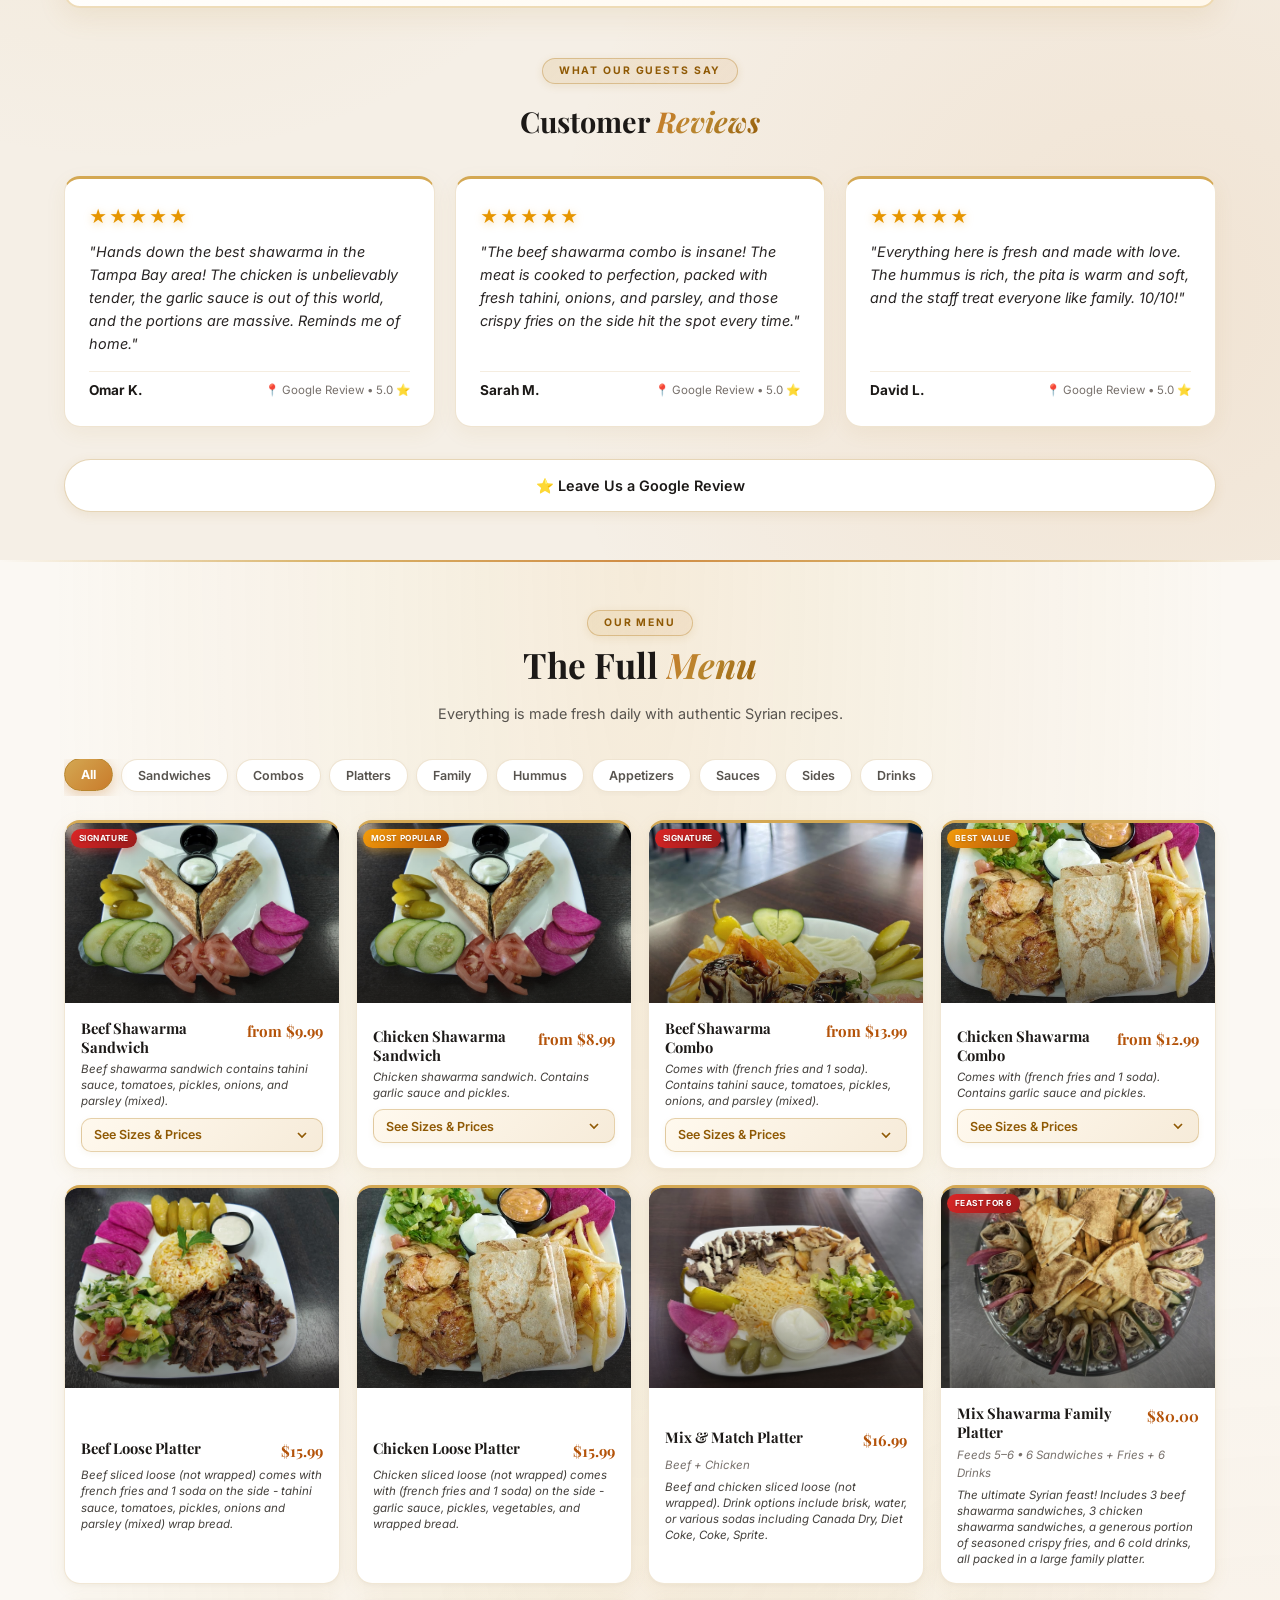
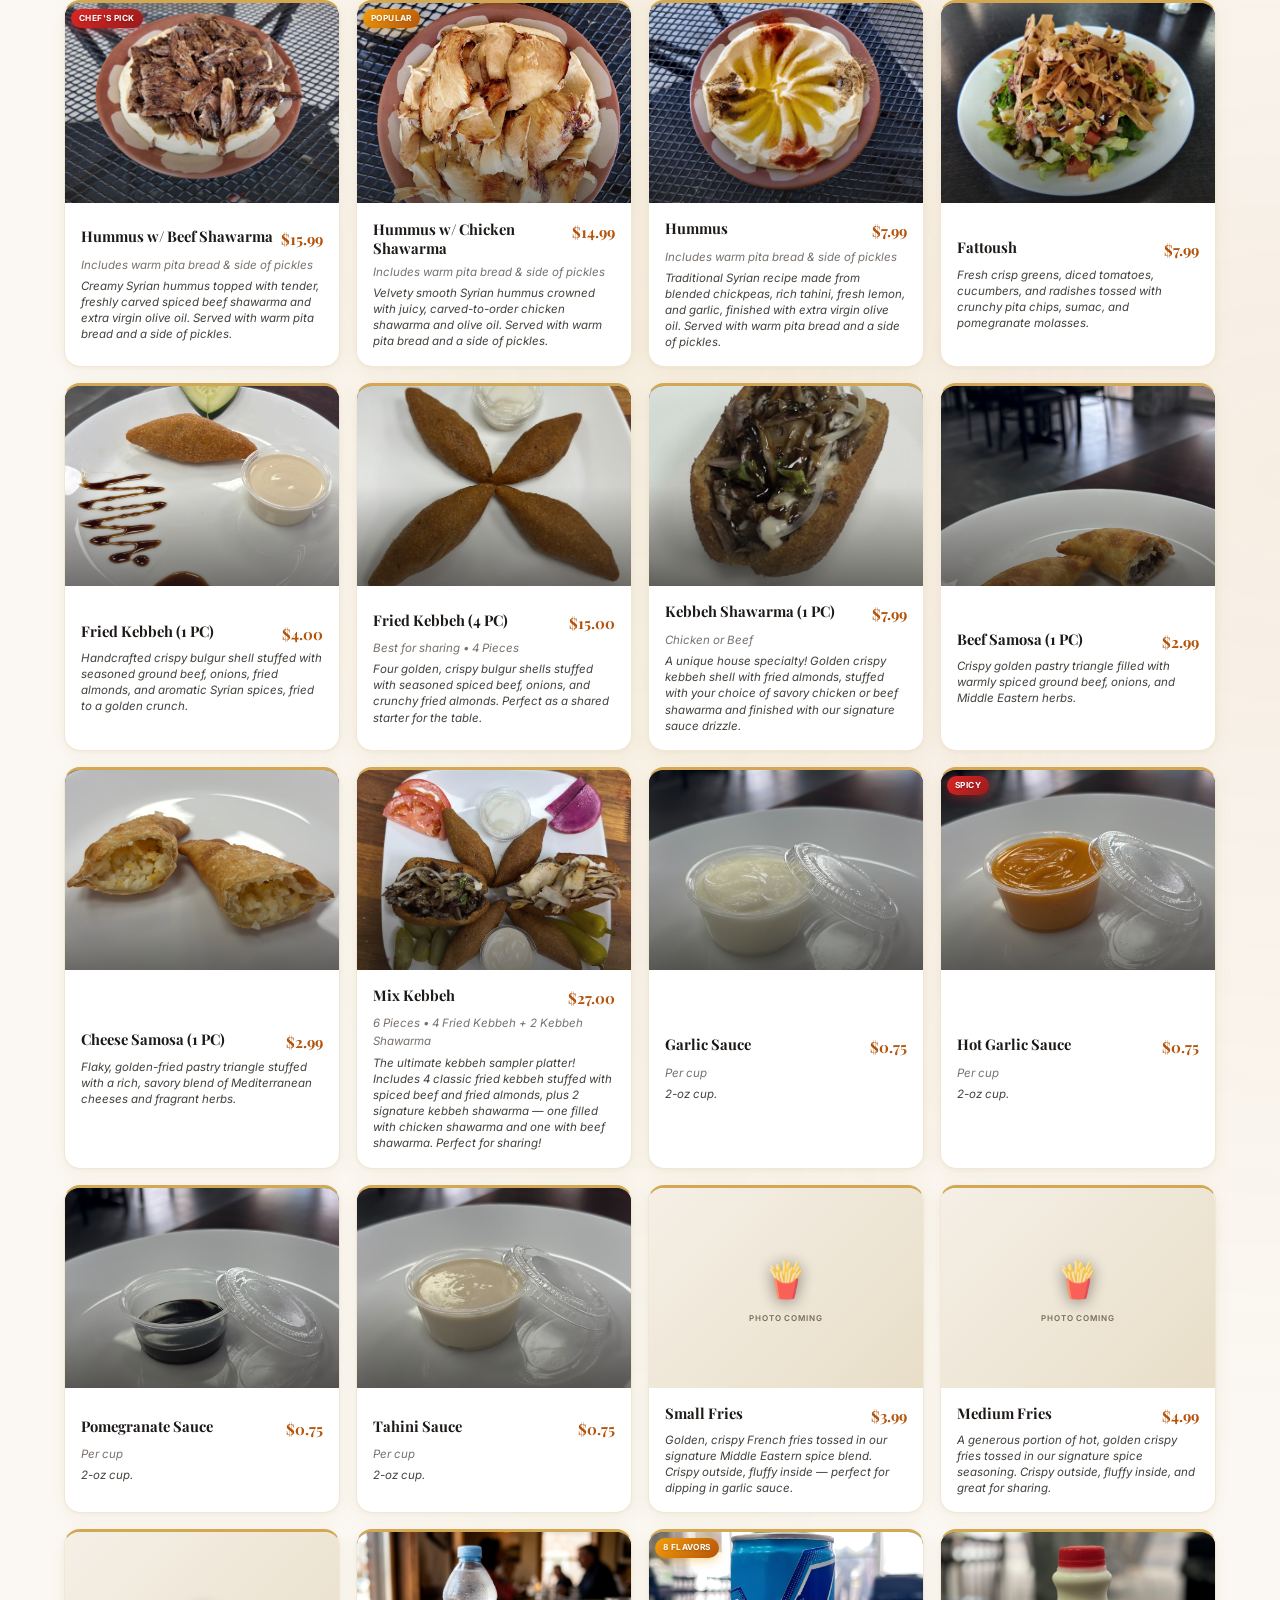
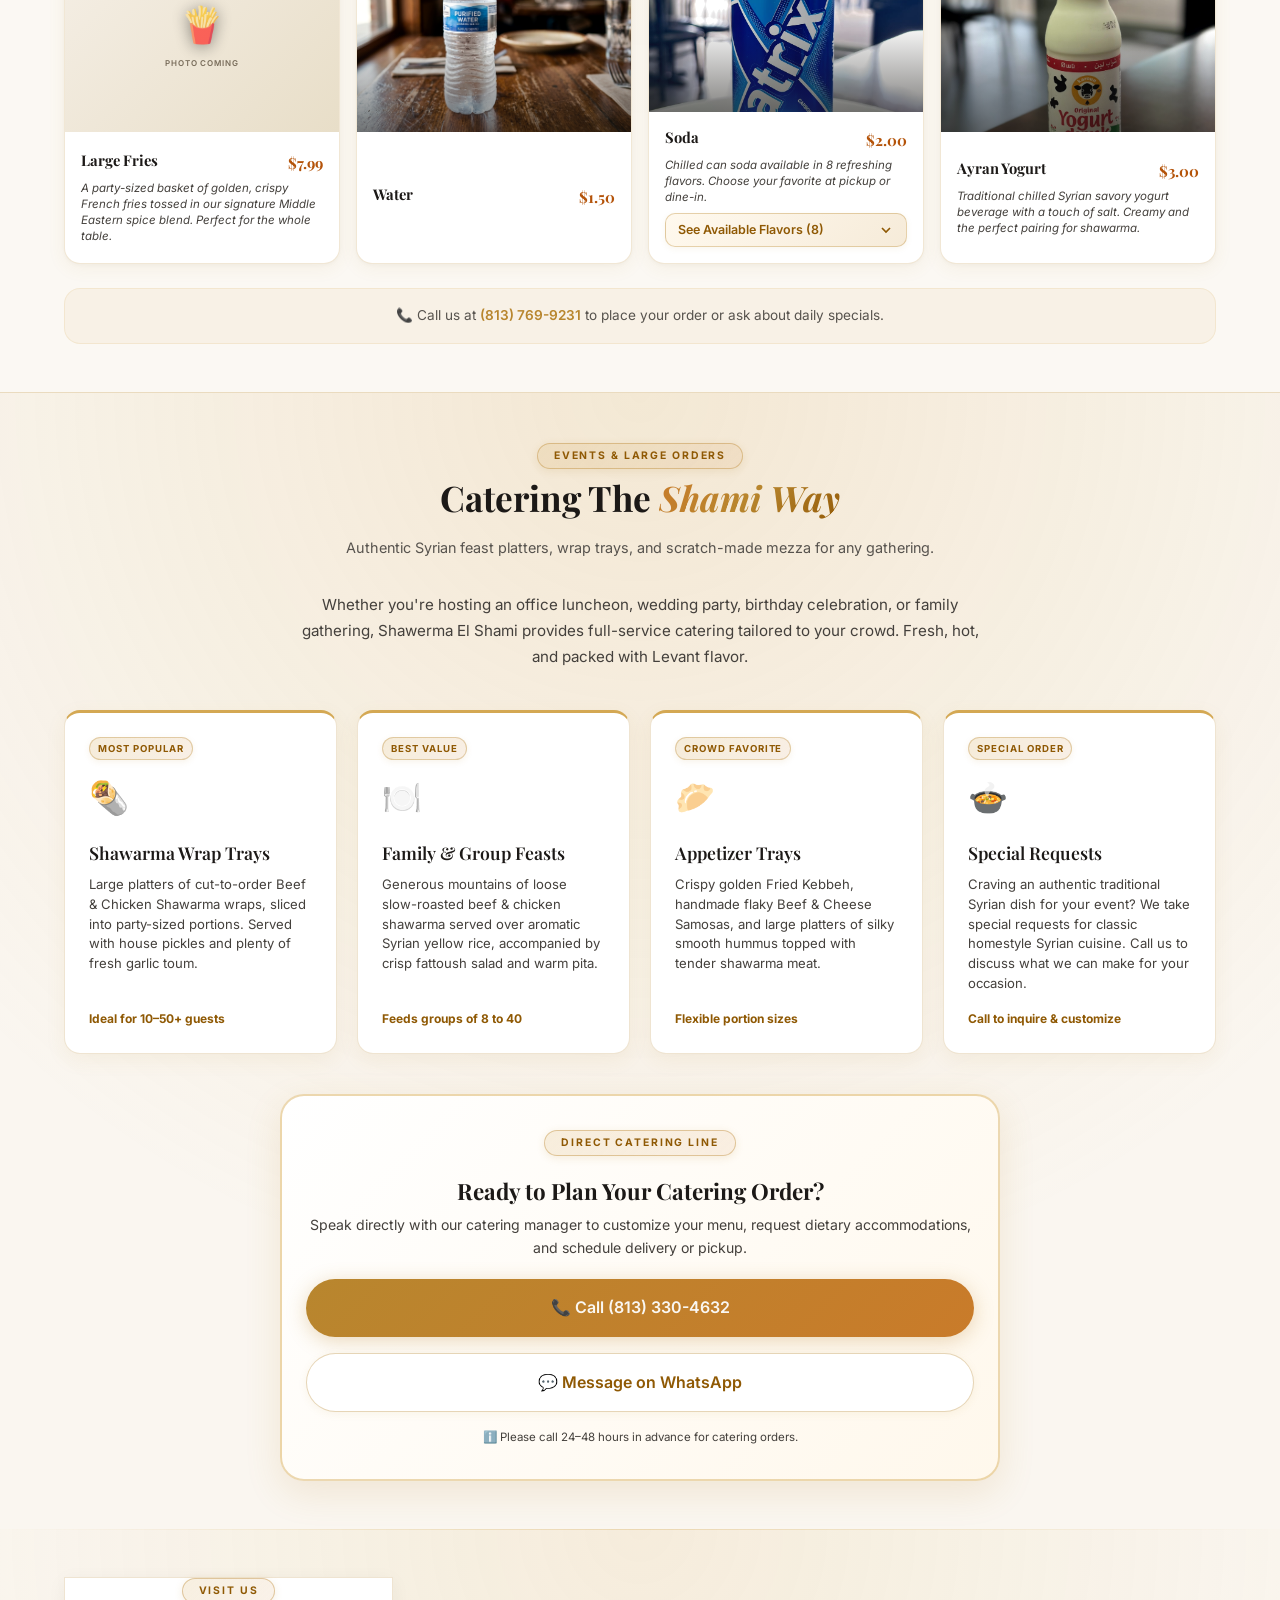
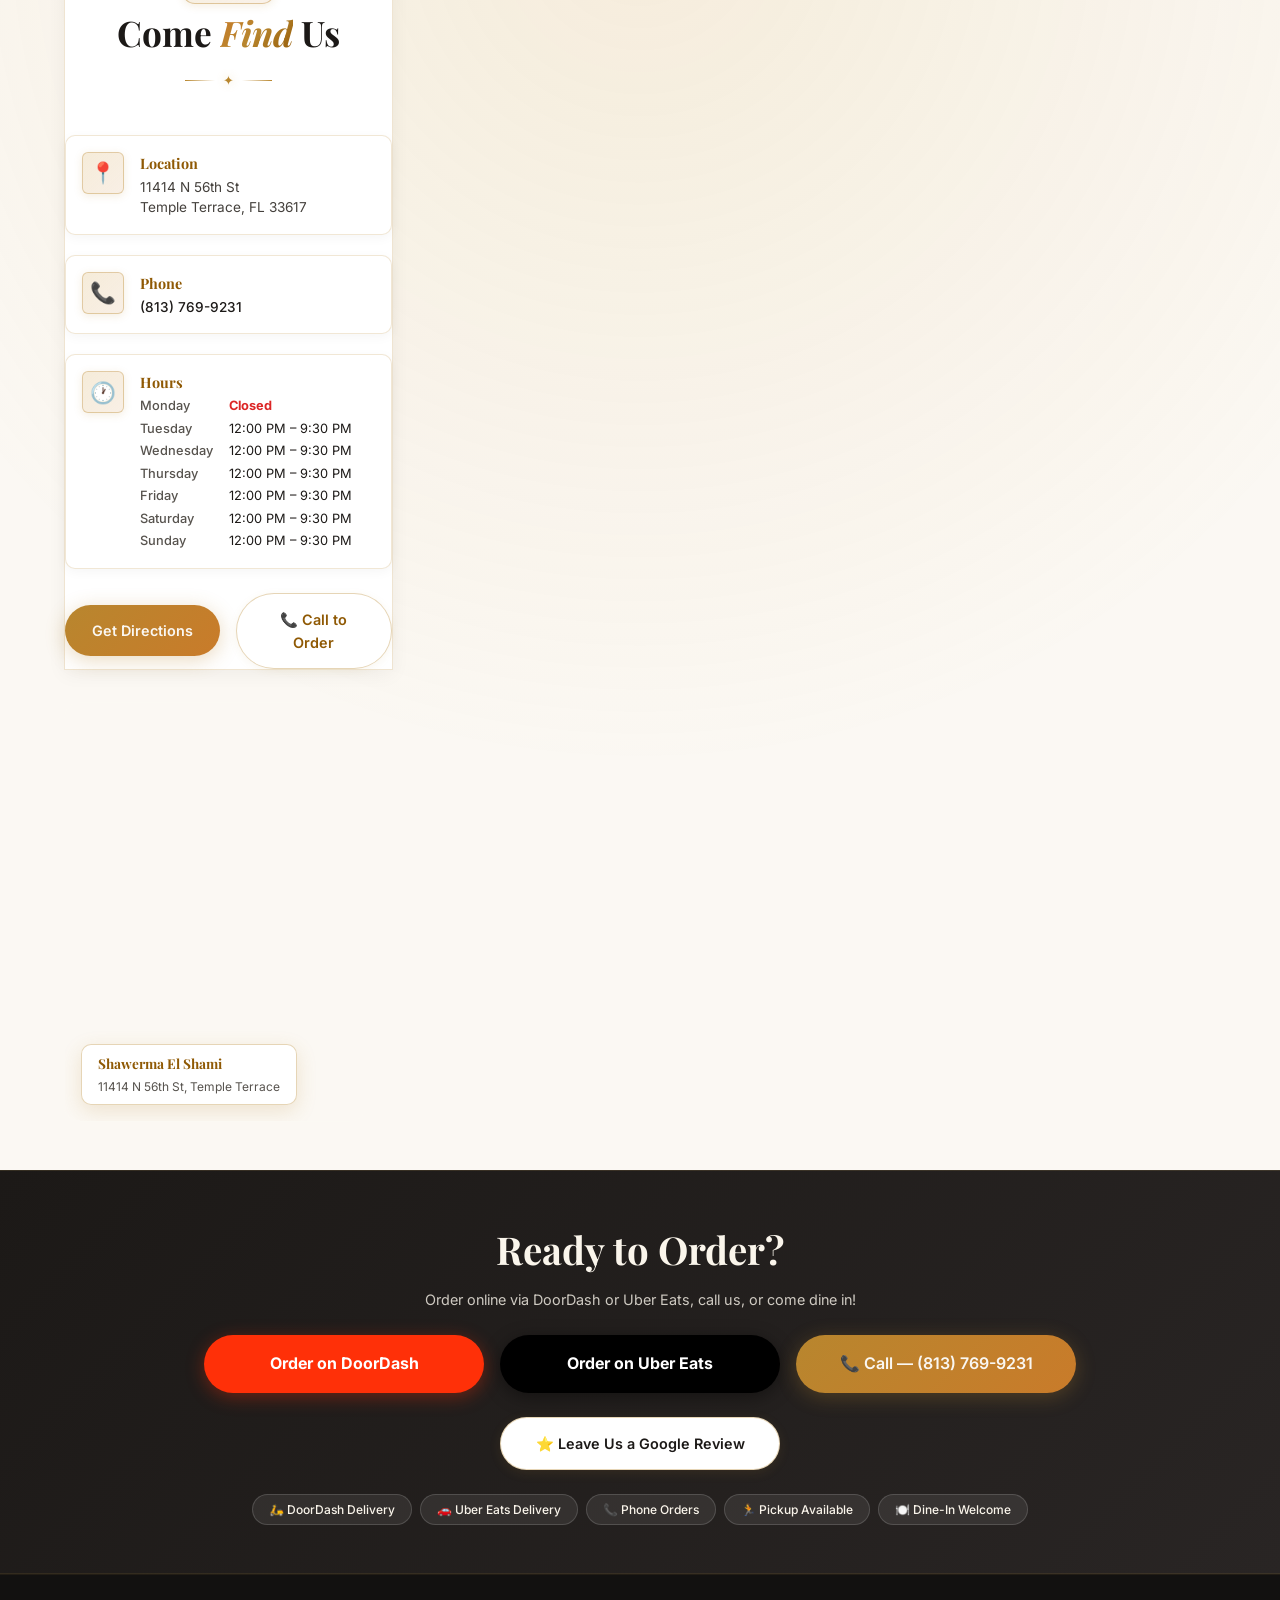
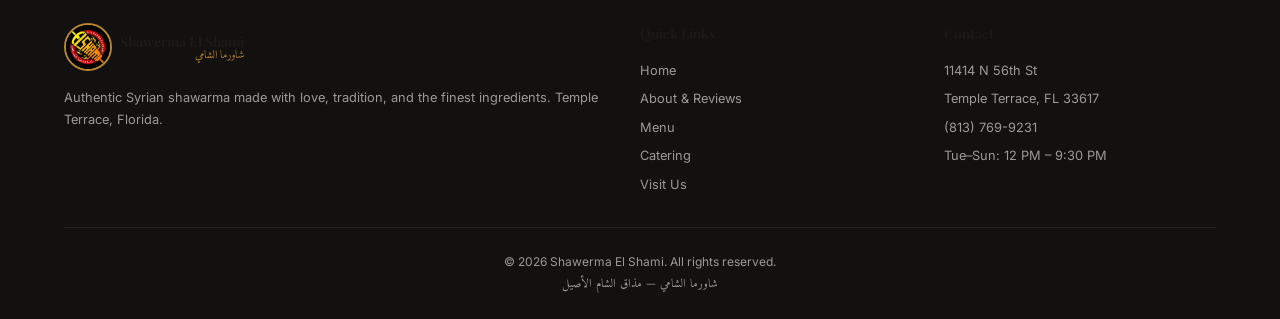
==== commit d33c1216: "Update catering note to 24-48 hours advance notice" ====
--- a/index.html
+++ b/index.html
@@ -768,7 +768,7 @@
                 </div>
 
                 <p class="catering-note">
-                    ℹ️ <strong>Catering orders:</strong> Call the manager's line above.
+                    ℹ️ Please call 24–48 hours in advance for catering orders.
                 </p>
             </div>
         </div>
